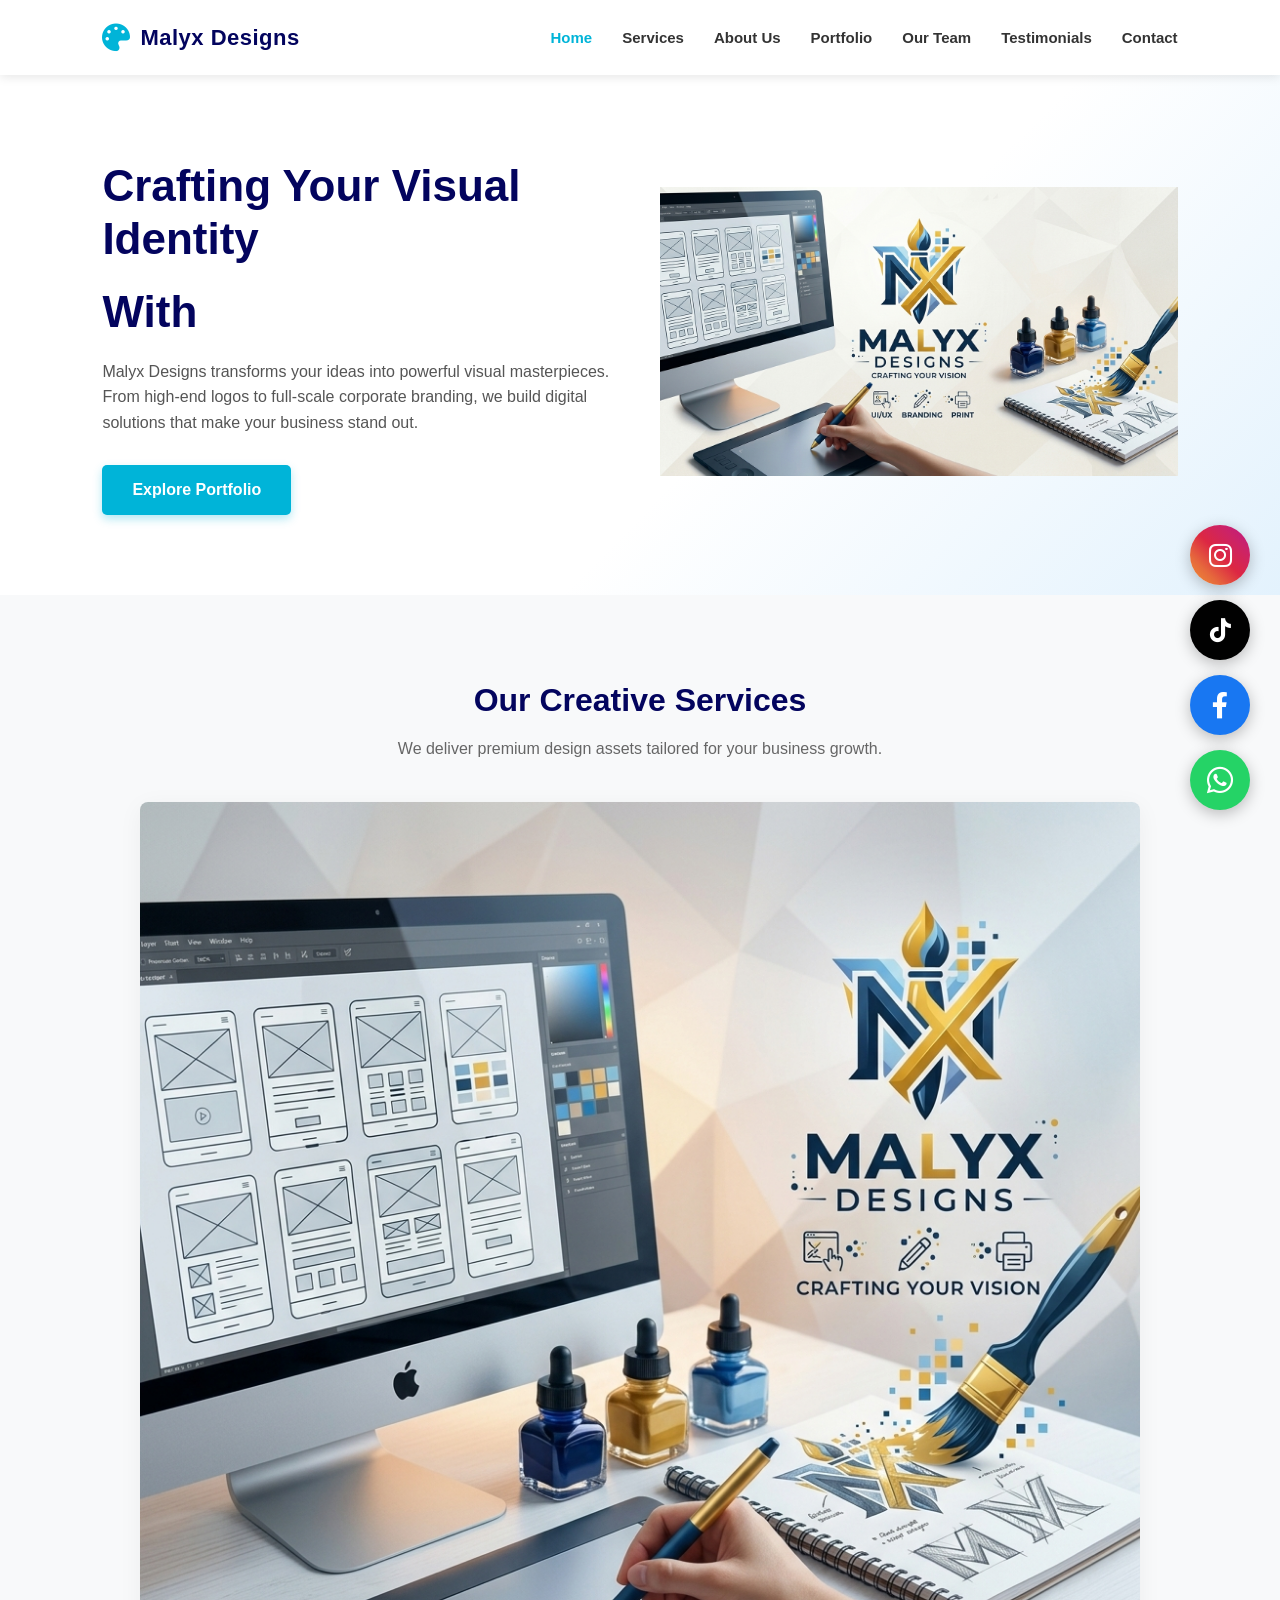
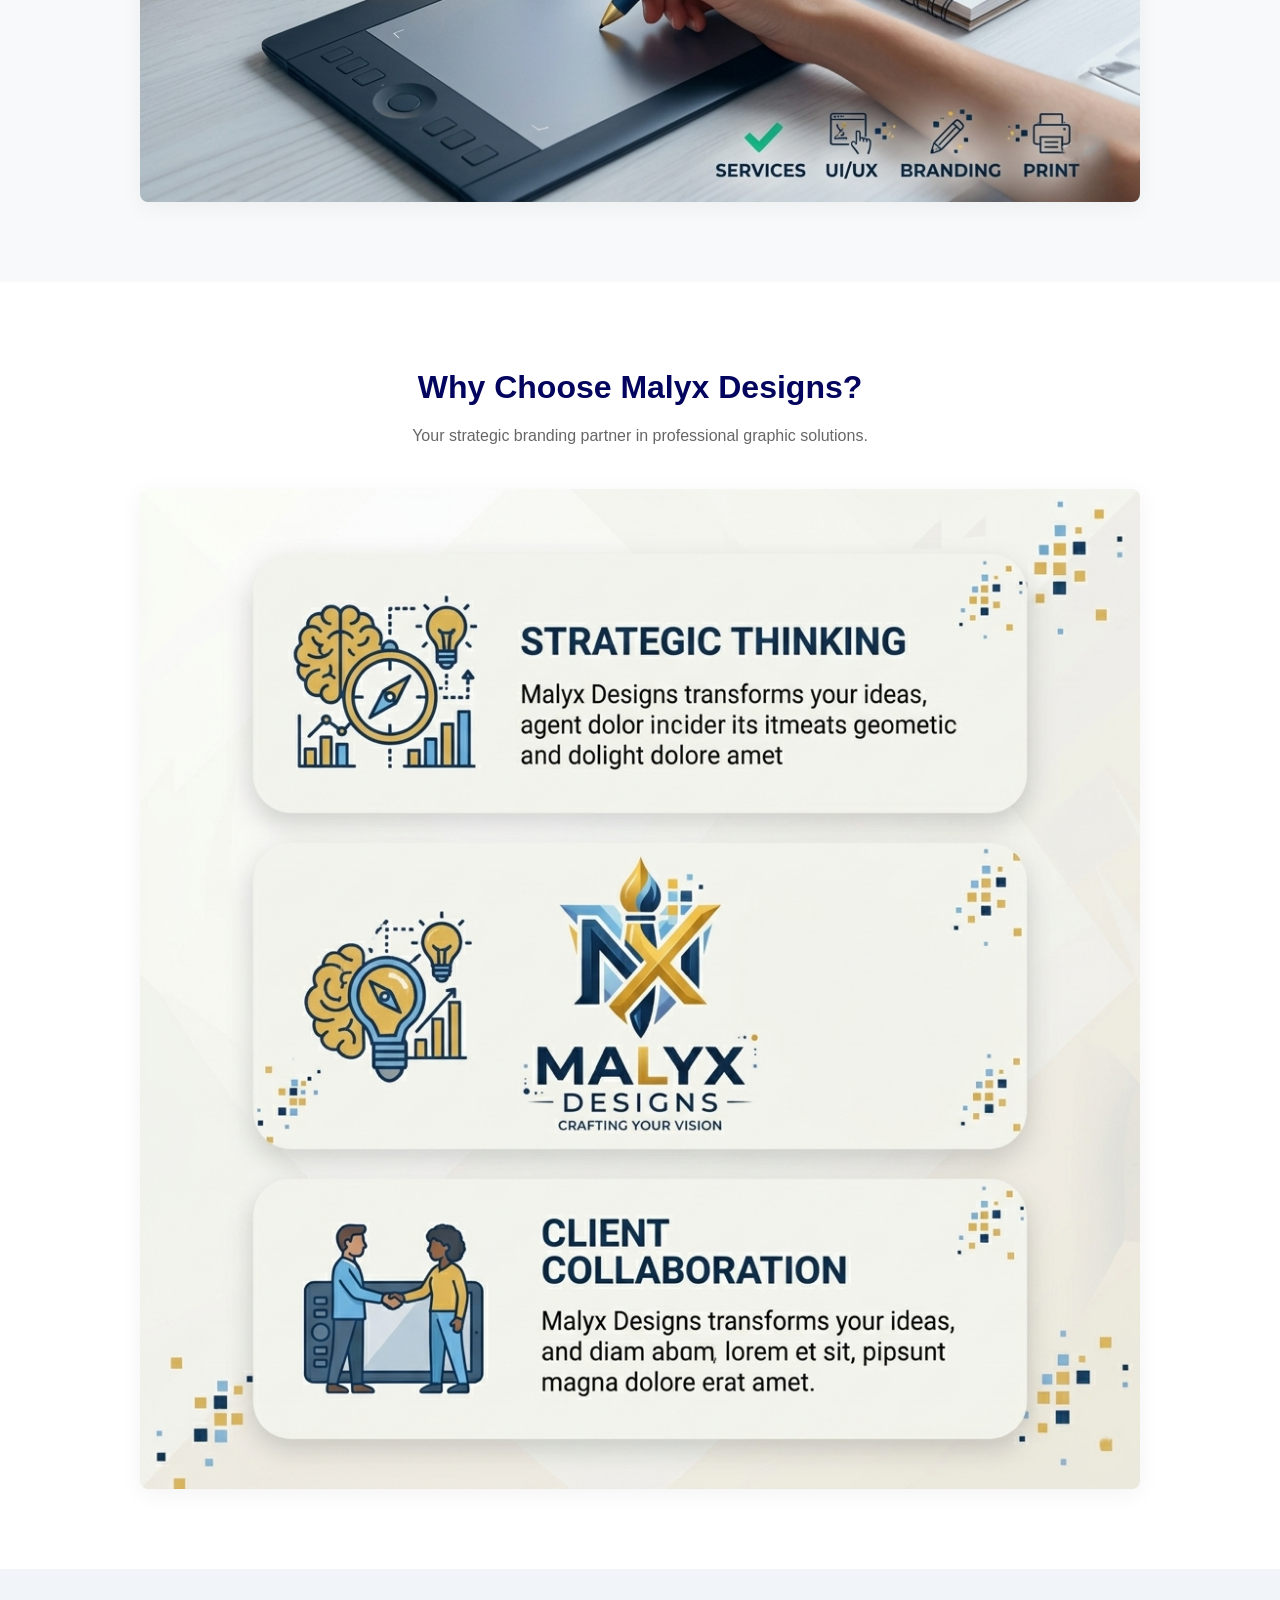
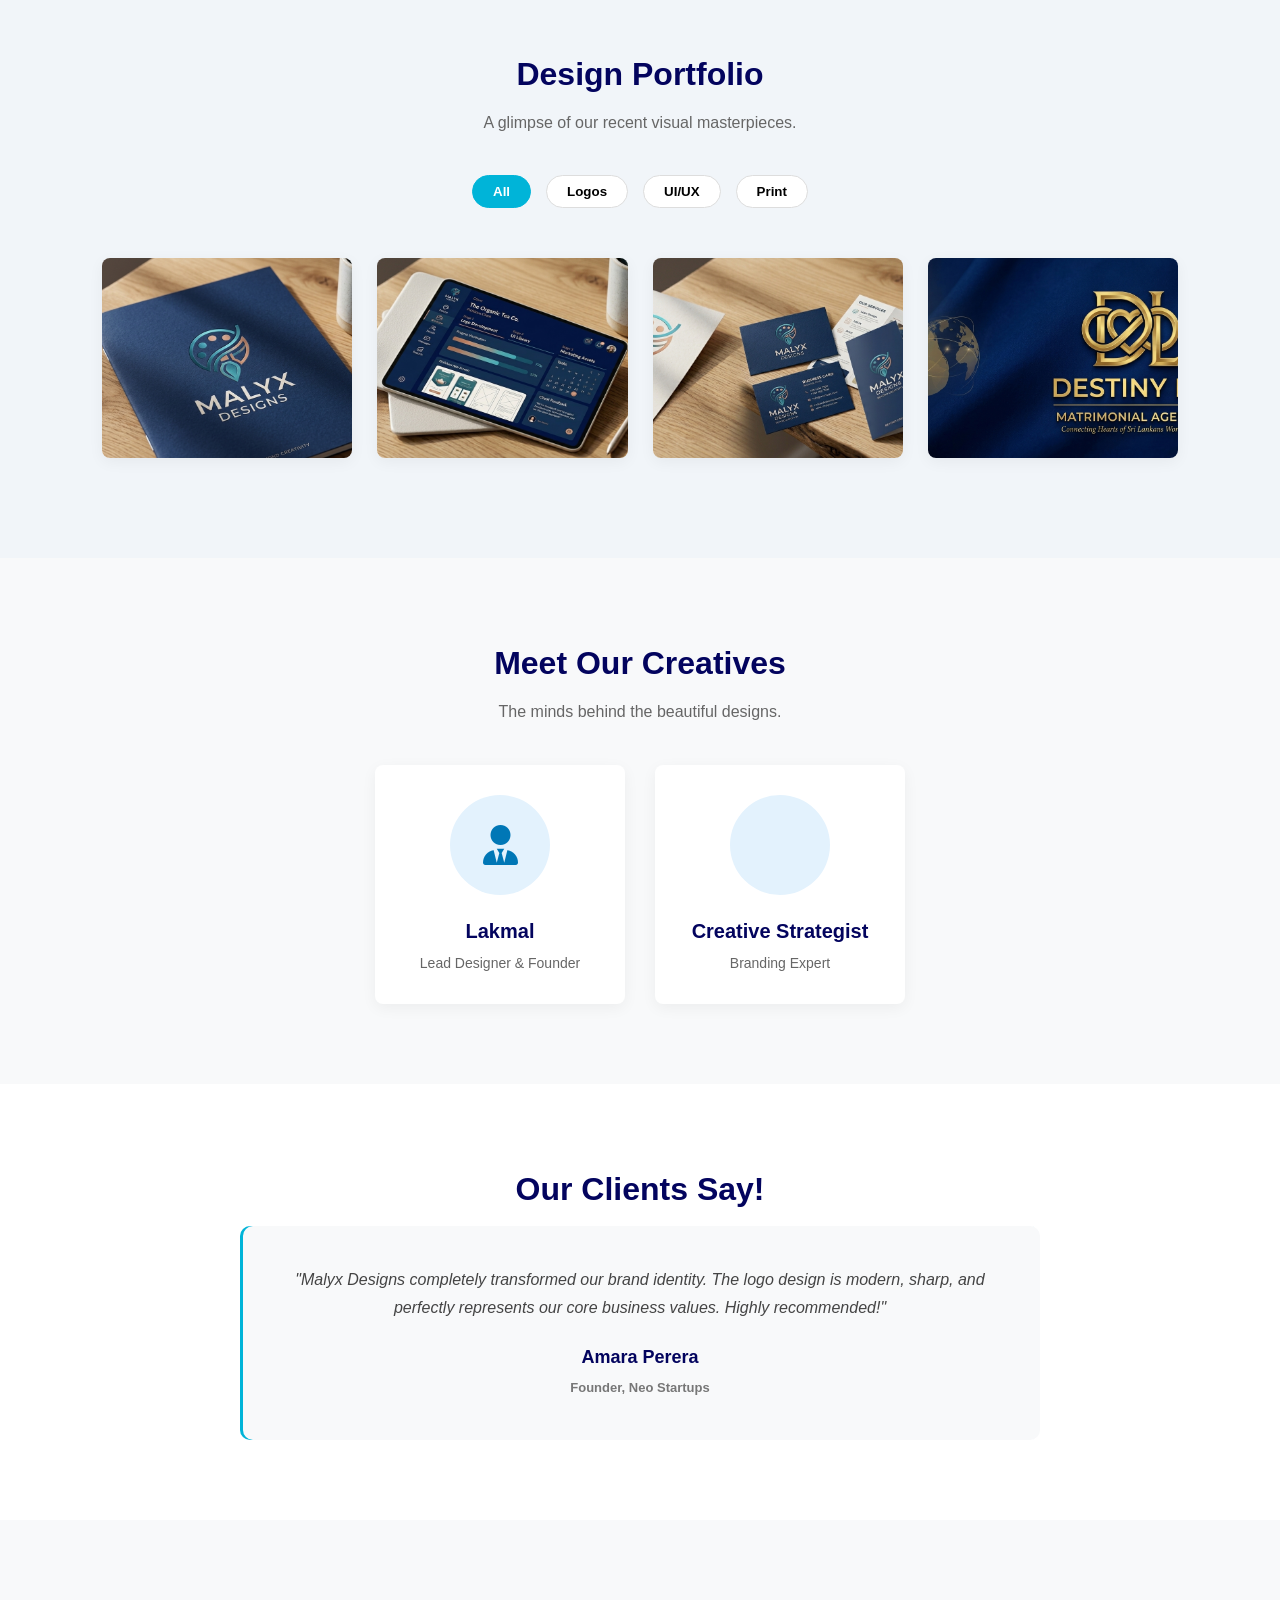
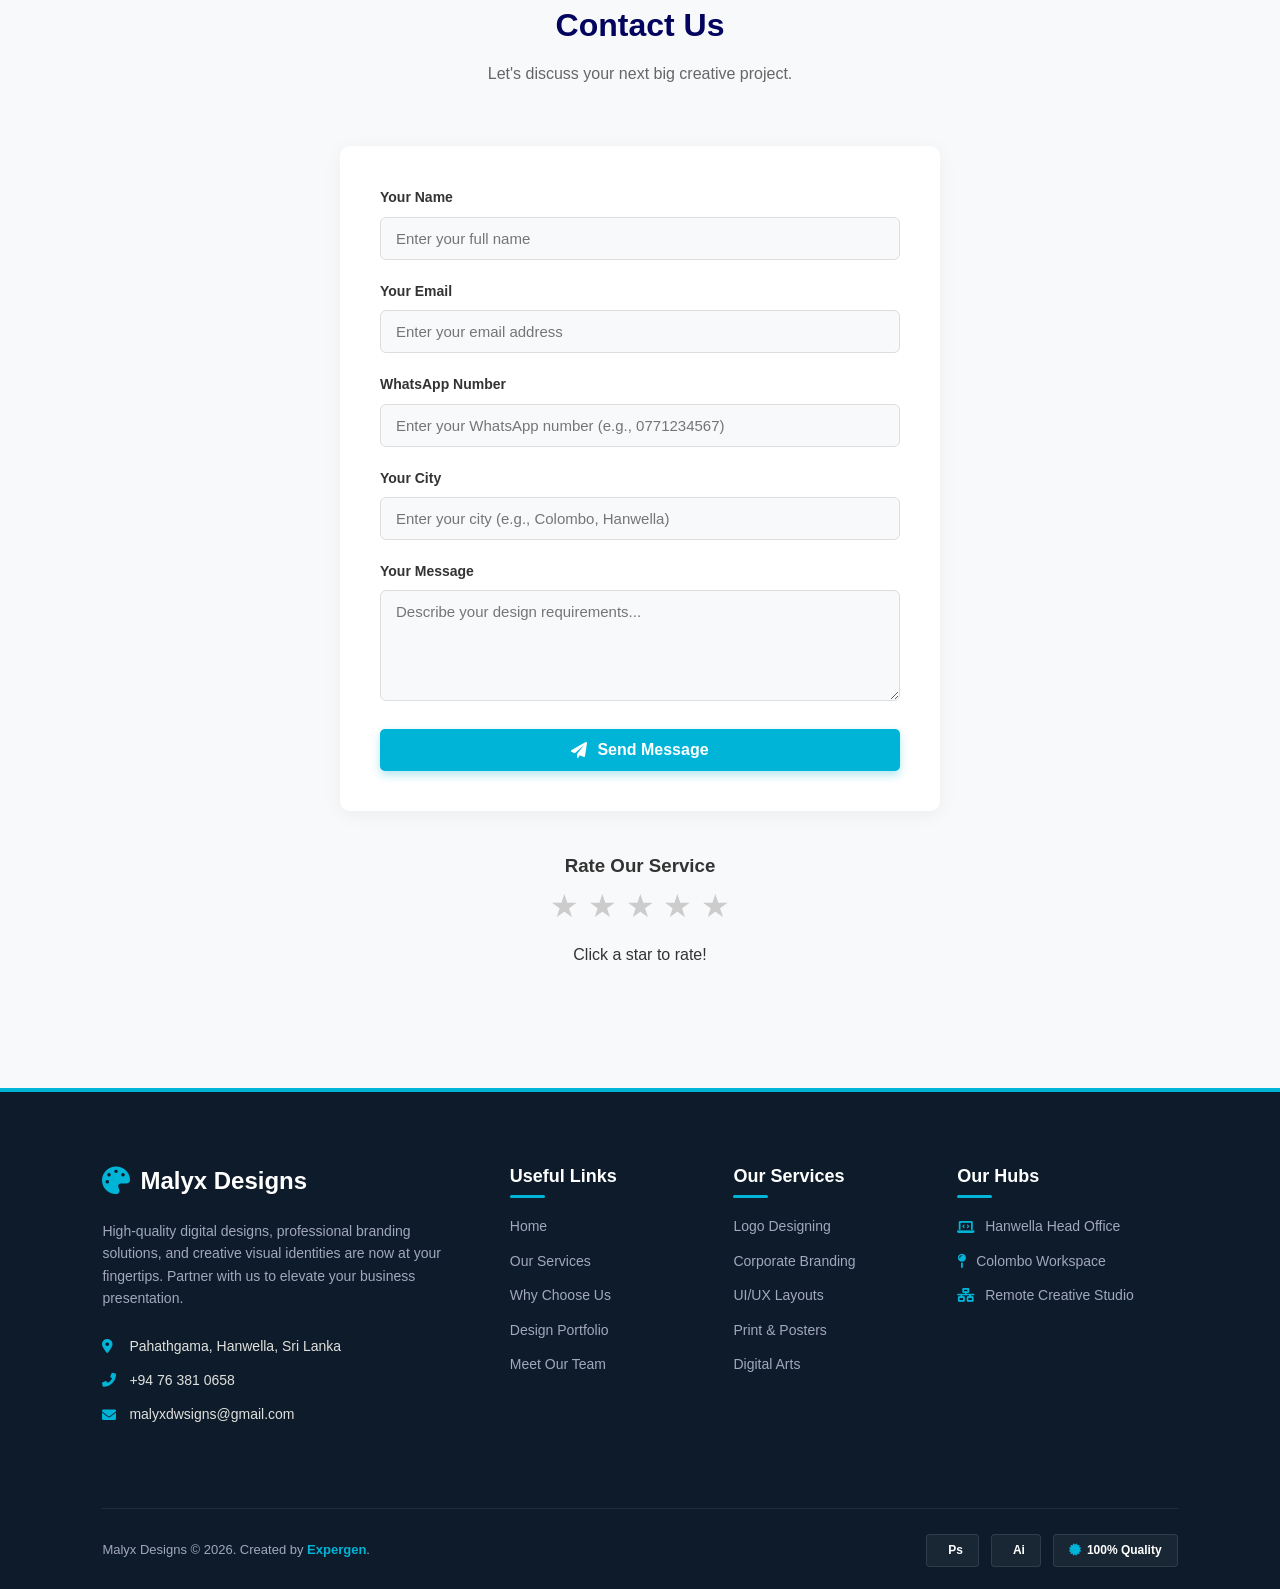
==== index.html @ 1faf6db0 "Add files via upload" ====
<!DOCTYPE html>
<html lang="en">
<head>
    <meta charset="UTF-8">
    <meta name="viewport" content="width=device-width, initial-scale=1.0">
    <title>Malyx Designs | Beyond Creativity</title>
    <link rel="stylesheet" href="style.css">
    <link rel="stylesheet" href="https://cdnjs.cloudflare.com/ajax/libs/font-awesome/6.0.0/css/all.min.css">
</head>
<body>

    <header class="main-header">
        <div class="logo-container">
            <i class="fas fa-palette logo-icon"></i>
            <span class="brand-name">Malyx Designs</span>
        </div>
        <nav class="navbar">
            <ul class="nav-links" id="navLinks">
                <li><a href="#home">Home</a></li>
                <li><a href="#services">Services</a></li>
                <li><a href="#about">About Us</a></li>
                <li><a href="#portfolio">Portfolio</a></li>
                <li><a href="#team">Our Team</a></li>
                <li><a href="#testimonials">Testimonials</a></li>
                <li><a href="#contact">Contact</a></li>
            </ul>
            <div class="menu-toggle" id="menuToggle">
                <i class="fas fa-bars"></i>
            </div>
        </nav>
    </header>

    <section id="home" class="hero-section">
        <div class="hero-container">
            <div class="hero-content">
                <h1 id="line1" class="typing-text"></h1>
                <h1 id="line2" class="typing-text"></h1>
                <p>Malyx Designs transforms your ideas into powerful visual masterpieces. From high-end logos to full-scale corporate branding, we build digital solutions that make your business stand out.</p>
                <a href="#portfolio" class="btn-primary">Explore Portfolio</a>
            </div>
            <div class="hero-image">
                <img src="image_7.png" alt="Malyx Designs Hero Workspace">
            </div>
        </div>
    </section>

    <section id="services" class="services-section">
        <h2 class="section-title">Our Creative Services</h2>
        <p class="section-subtitle">We deliver premium design assets tailored for your business growth.</p>
        <div class="web-image-wrapper">
            <img src="image_8.png" alt="Malyx Designs Services Icons" class="clean-web-img">
        </div>
    </section>

    <section id="about" class="about-section">
        <h2 class="section-title">Why Choose Malyx Designs?</h2>
        <p class="section-subtitle">Your strategic branding partner in professional graphic solutions.</p>
        <div class="web-image-wrapper">
            <img src="image_10.png" alt="Strategy, Creative Excellence and Consultation Cards" class="clean-web-img">
        </div>
    </section>

    <section id="portfolio" class="portfolio-section">
        <h2 class="section-title">Design Portfolio</h2>
        <p class="section-subtitle">A glimpse of our recent visual masterpieces.</p>
        
        <div class="portfolio-filters">
            <button class="filter-btn active" data-filter="all">All</button>
            <button class="filter-btn" data-filter="logos">Logos</button>
            <button class="filter-btn" data-filter="ui-ux">UI/UX</button>
            <button class="filter-btn" data-filter="print">Print</button>
        </div>

        <div class="portfolio-grid">
            <div class="portfolio-item" data-category="logos">
                <img src="logo1.png" alt="Logo Design">
            </div>
            <div class="portfolio-item" data-category="ui-ux">
                <img src="ui1.png" alt="UI/UX Design">
            </div>
            <div class="portfolio-item" data-category="print">
                <img src="print1.png" alt="Print Design">
            </div>
            <div class="portfolio-item" data-category="logos">
                <img src="logo2.jpg" alt="Logo Design 2">
            </div>
        </div>
    </section>

    <section id="team" class="team-section">
        <h2 class="section-title">Meet Our Creatives</h2>
        <p class="section-subtitle">The minds behind the beautiful designs.</p>
        <div class="team-grid">
            <div class="team-card">
                <div class="team-img-placeholder"><i class="fas fa-user-tie"></i></div>
                <h3>Lakmal</h3>
                <p>Lead Designer & Founder</p>
            </div>
            <div class="team-card">
                <div class="team-img-placeholder"><i class="fas fa-user-nib"></i></div>
                <h3>Creative Strategist</h3>
                <p>Branding Expert</p>
            </div>
        </div>
    </section>

    <section id="testimonials" class="testimonials-section">
        <h2 class="section-title">Our Clients Say!</h2>
        <div class="testimonial-container">
            <div class="testimonial-card">
                <p class="client-text">"Malyx Designs completely transformed our brand identity. The logo design is modern, sharp, and perfectly represents our core business values. Highly recommended!"</p>
                <div class="client-info">
                    <h4>Amara Perera</h4>
                    <span>Founder, Neo Startups</span>
                </div>
            </div>
        </div>
    </section>
    
    <section id="contact" class="contact-section">
        <div class="contact-heading-wrapper">
            <h2 class="section-title">Contact Us</h2>
            <p class="section-subtitle">Let's discuss your next big creative project.</p>
        </div>
        
        <div class="contact-container">
            <form id="contactForm" class="contact-form" action="https://api.web3forms.com/submit" method="POST" novalidate>
                <input type="hidden" name="access_key" value="8e00e8cb-0db4-4b0e-8850-7a188cf40bfc">

                <div class="form-group">
                    <label for="name">Your Name</label>
                    <input type="text" id="name" name="name" placeholder="Enter your full name">
                    <span class="error-msg" id="nameError">Name is required</span>
                </div>
                
                <div class="form-group">
                    <label for="email">Your Email</label>
                    <input type="email" id="email" name="email" placeholder="Enter your email address">
                    <span class="error-msg" id="emailError">Please enter a valid email</span>
                </div>

                <div class="form-group">
                    <label for="whatsapp">WhatsApp Number</label>
                    <input type="tel" id="whatsapp" name="whatsapp" placeholder="Enter your WhatsApp number (e.g., 0771234567)">
                    <span class="error-msg" id="whatsappError">Please enter a valid phone number</span>
                </div>

                <div class="form-group">
                    <label for="city">Your City</label>
                    <input type="text" id="city" name="city" placeholder="Enter your city (e.g., Colombo, Hanwella)">
                    <span class="error-msg" id="cityError">City is required</span>
                </div>
                
                <div class="form-group">
                    <label for="message">Your Message</label>
                    <textarea id="message" name="message" rows="5" placeholder="Describe your design requirements..."></textarea>
                    <span class="error-msg" id="messageError">Message cannot be empty</span>
                </div>
                
                <button type="submit" class="btn-primary form-btn">
                    <i class="fas fa-paper-plane"></i> Send Message
                </button>
                
                <div class="success-box" id="successBox">
                    <i class="fas fa-check-circle"></i> Thank you! Your message has been sent successfully.
                </div>
            </form>
        </div>

        <div class="rating-container">
            <h3>Rate Our Service</h3>
            <div class="stars">
                <span class="star" data-value="1">★</span>
                <span class="star" data-value="2">★</span>
                <span class="star" data-value="3">★</span>
                <span class="star" data-value="4">★</span>
                <span class="star" data-value="5">★</span>
            </div>
            <p id="rating-text">Click a star to rate!</p>
        </div>
    </section>

    <footer class="main-footer">
        <div class="footer-container">
            <div class="footer-col brand-col">
                <div class="footer-logo">
                    <i class="fas fa-palette"></i>
                    <span>Malyx Designs</span>
                </div>
                <p class="brand-desc">High-quality digital designs, professional branding solutions, and creative visual identities are now at your fingertips. Partner with us to elevate your business presentation.</p>
                <ul class="contact-info-list">
                    <li><i class="fas fa-map-marker-alt"></i> Pahathgama, Hanwella, Sri Lanka</li>
                    <li><i class="fas fa-phone-alt"></i> +94 76 381 0658</li>
                    <li><i class="fas fa-envelope"></i> malyxdwsigns@gmail.com</li>
                </ul>
            </div>

            <div class="footer-col">
                <h3>Useful Links</h3>
                <ul class="footer-links">
                    <li><a href="#home">Home</a></li>
                    <li><a href="#services">Our Services</a></li>
                    <li><a href="#about">Why Choose Us</a></li>
                    <li><a href="#portfolio">Design Portfolio</a></li>
                    <li><a href="#team">Meet Our Team</a></li>
                </ul>
            </div>

            <div class="footer-col">
                <h3>Our Services</h3>
                <ul class="footer-links">
                    <li><a href="#services">Logo Designing</a></li>
                    <li><a href="#services">Corporate Branding</a></li>
                    <li><a href="#services">UI/UX Layouts</a></li>
                    <li><a href="#services">Print & Posters</a></li>
                    <li><a href="#services">Digital Arts</a></li>
                </ul>
            </div>

            <div class="footer-col">
                <h3>Our Hubs</h3>
                <ul class="footer-links hubs-list">
                    <li><i class="fas fa-laptop-code"></i> Hanwella Head Office</li>
                    <li><i class="fas fa-map-pin"></i> Colombo Workspace</li>
                    <li><i class="fas fa-network-wired"></i> Remote Creative Studio</li>
                </ul>
            </div>
        </div>

        <div class="footer-bottom">
            <div class="bottom-container">
                <p class="copy-text">Malyx Designs &copy; 2026. Created by <strong>Expergen</strong>.</p>
                <div class="design-badges">
                    <span title="Adobe Photoshop"><i class="fab fa-adobe"></i> Ps</span>
                    <span title="Adobe Illustrator"><i class="fab fa-adobe"></i> Ai</span>
                    <span title="Premium Quality"><i class="fas fa-certificate"></i> 100% Quality</span>
                </div>
            </div>
        </div>
    </footer>

    <button id="backToTop" class="back-to-top">
        <i class="fas fa-arrow-up"></i>
    </button>

    <a href="https://www.instagram.com/malyx.designs/" class="instagram-float" target="_blank" rel="noopener noreferrer">
        <i class="fab fa-instagram my-float"></i>
    </a>
    <a href="https://www.tiktok.com/@malyxdesigns?is_from_webapp=1&sender_device=pc" class="tiktok-float" target="_blank" rel="noopener noreferrer">
        <i class="fab fa-tiktok my-float"></i>
    </a>
    <a href="https://www.facebook.com/share/1NKnHk1BSc/" class="facebook-float" target="_blank" rel="noopener noreferrer">
        <i class="fab fa-facebook-f my-float"></i>
    </a>
    <a href="https://wa.me/+94763810658?text=Hi%20Malyx%20Designs,%20I%20would%20like%20to%20get%20more%20details%20about%20your%20design%20services." class="whatsapp-float" target="_blank" rel="noopener noreferrer">
        <i class="fab fa-whatsapp my-float"></i>
    </a>

    <div id="lightbox" class="lightbox">
        <span class="lightbox-close">&times;</span>
        <img class="lightbox-content" id="lightboxImg" src="" alt="Enlarged Design">
    </div>

    <script src="script.js"></script>
</body>
</html>
---- style.css ----
/* ==========================================================================
   GENERAL STYLES & VARIABLES
   ========================================================================== */
:root {
    --primary-color: #00b4d8;    /* Teal Blue / Cyan */
    --secondary-color: #0077b6;  /* Royal Blue */
    --dark-bg: #03045e;          /* Navy Glow */
    --light-bg: #f8f9fa;
    --text-color: #333;
}

* {
    margin: 0;
    padding: 0;
    box-sizing: border-box;
    font-family: 'Segoe UI', Tahoma, Geneva, Verdana, sans-serif;
    scroll-behavior: smooth;
}

body {
    background-color: var(--light-bg);
    color: var(--text-color);
    line-height: 1.6;
}

/* ==========================================================================
   NAVIGATION HEADER
   ========================================================================== */
.main-header {
    background-color: #fff;
    display: flex;
    justify-content: space-between;
    align-items: center;
    padding: 20px 8%;
    box-shadow: 0 2px 10px rgba(0,0,0,0.1);
    position: sticky;
    top: 0;
    z-index: 1000;
}

.logo-container {
    display: flex;
    align-items: center;
    gap: 10px;
}

.logo-icon {
    font-size: 28px;
    color: var(--primary-color);
}

.brand-name {
    font-size: 22px;
    font-weight: 700;
    color: var(--dark-bg);
    letter-spacing: 0.5px;
}

.nav-links {
    display: flex;
    list-style: none;
    gap: 30px;
}

.nav-links a {
    text-decoration: none;
    color: var(--text-color);
    font-weight: 600;
    font-size: 15px;
    transition: color 0.3s ease;
}

.nav-links a:hover {
    color: var(--primary-color);
}

.menu-toggle {
    display: none;
    font-size: 24px;
    cursor: pointer;
    color: var(--dark-bg);
}

/* ==========================================================================
   HERO SECTION
   ========================================================================== */
.hero-section {
    background: linear-gradient(135deg, #fff 60%, #e3f2fd 100%);
    padding: 80px 8%;
}

.hero-container {
    display: flex;
    align-items: center;
    justify-content: space-between;
    max-width: 1200px;
    margin: 0 auto;
    gap: 40px;
}

.hero-content {
    flex: 1;
}

.hero-content h1 {
    font-size: 44px;
    color: var(--dark-bg);
    line-height: 1.2;
    margin-bottom: 20px;
}

.hero-content p {
    font-size: 16px;
    color: #555;
    margin-bottom: 30px;
}

.btn-primary {
    display: inline-block;
    background-color: var(--primary-color);
    color: #fff;
    padding: 12px 30px;
    text-decoration: none;
    font-weight: 600;
    border-radius: 5px;
    box-shadow: 0 4px 10px rgba(0, 180, 216, 0.3);
    transition: all 0.3s ease;
}

.btn-primary:hover {
    background-color: var(--secondary-color);
    transform: translateY(-2px);
}

.hero-image {
    flex: 1;
    text-align: right;
}

.hero-image img {
    max-width: 100%;
    height: auto;
}

/* ==========================================================================
   COMMON LAYOUTS & WEB IMAGES
   ========================================================================== */
.services-section, .about-section, .portfolio-section, .team-section, .testimonials-section {
    padding: 80px 8%;
    text-align: center;
}

.about-section { background-color: #fff; }
.portfolio-section { background-color: #f1f5f9; }

.section-title {
    font-size: 32px;
    color: var(--dark-bg);
    margin-bottom: 10px;
}

.section-subtitle {
    font-size: 16px;
    color: #666;
    margin-bottom: 40px;
}

.web-image-wrapper {
    max-width: 1000px;
    margin: 0 auto;
    box-shadow: 0 5px 25px rgba(0,0,0,0.05);
    border-radius: 8px;
    overflow: hidden;
    background-color: #fff;
}

.clean-web-img {
    width: 100%;
    height: auto;
    display: block;
}

/* ==========================================================================
   PORTFOLIO FILTERS BUTTONS
   ========================================================================== */
.portfolio-filters {
    display: flex;
    justify-content: center;
    gap: 15px;
    margin-bottom: 30px;
}

.filter-btn {
    background-color: #fff;
    border: 1px solid #ddd;
    padding: 8px 20px;
    font-weight: 600;
    border-radius: 20px;
    cursor: pointer;
    transition: all 0.3s ease;
}

.filter-btn.active, .filter-btn:hover {
    background-color: var(--primary-color);
    color: #fff;
    border-color: var(--primary-color);
}

/* ==========================================================================
   PORTFOLIO GRID & FILTER ANIMATION
   ========================================================================== */
.portfolio-grid {
    display: grid;
    grid-template-columns: repeat(auto-fit, minmax(250px, 1fr));
    gap: 25px;
    max-width: 1100px;
    margin: 0 auto;
    padding: 20px 0;
}

.portfolio-item {
    background-color: #fff;
    border-radius: 8px;
    overflow: hidden;
    box-shadow: 0 4px 15px rgba(0,0,0,0.05);
    transition: all 0.4s ease;
}

.portfolio-item img {
    width: 100%;
    height: 200px;
    object-fit: cover;
    display: block;
    transition: transform 0.3s ease;
    cursor: pointer;
}

.portfolio-item:hover img {
    transform: scale(1.05);
}

.portfolio-item.hide {
    transform: scale(0.8);
    opacity: 0;
    position: absolute;
    width: 0;
    height: 0;
    padding: 0;
    margin: 0;
    border: none;
}

.portfolio-item.show {
    transform: scale(1);
    opacity: 1;
}

/* ==========================================================================
   OUR TEAM GRID
   ========================================================================== */
.team-grid {
    display: flex;
    justify-content: center;
    gap: 30px;
    flex-wrap: wrap;
    max-width: 1000px;
    margin: 0 auto;
}

.team-card {
    background-color: #fff;
    padding: 30px;
    border-radius: 8px;
    width: 250px;
    box-shadow: 0 4px 15px rgba(0,0,0,0.05);
    transition: transform 0.3s ease;
}

.team-card:hover { transform: translateY(-5px); }

.team-img-placeholder {
    width: 100px;
    height: 100px;
    background-color: #e3f2fd;
    border-radius: 50%;
    margin: 0 auto 20px auto;
    display: flex;
    align-items: center;
    justify-content: center;
    font-size: 40px;
    color: var(--secondary-color);
}

.team-card h3 { color: var(--dark-bg); font-size: 20px; margin-bottom: 5px;}
.team-card p { color: #666; font-size: 14px; }

/* ==========================================================================
   TESTIMONIALS LAYOUT
   ========================================================================== */
.testimonials-section { background-color: #fff; }
.testimonial-container { max-width: 800px; margin: 0 auto; }

.testimonial-card {
    background-color: var(--light-bg);
    padding: 40px;
    border-radius: 10px;
    position: relative;
    box-shadow: inset 3px 0 0 var(--primary-color);
}

.client-text { font-style: italic; font-size: 16px; color: #444; margin-bottom: 20px; line-height: 1.8; }
.client-info h4 { color: var(--dark-bg); font-size: 18px; margin-bottom: 2px; }
.client-info span { font-size: 13px; color: #777; font-weight: 600; }

/* ==========================================================================
   CONTACT FORM STYLES (හරියටම මැදට ගන්න වෙනස් කළ කොටස)
   ========================================================================== */
.contact-section {
    background-color: var(--light-bg);
    padding: 80px 8%;
    display: flex;
    flex-direction: column;
    align-items: center; 
    justify-content: center;
    width: 100%;
}

.contact-heading-wrapper {
    text-align: center;
    width: 100%;
    margin-bottom: 20px;
}

.contact-heading-wrapper .section-title {
    font-size: 32px;
    color: var(--dark-bg);
    margin-bottom: 10px;
}

.contact-heading-wrapper .section-subtitle {
    font-size: 16px;
    color: #666;
}

.contact-container {
    width: 100%;
    max-width: 600px;
    margin: 0 auto;
    background-color: #fff;
    padding: 40px;
    border-radius: 10px;
    box-shadow: 0 4px 20px rgba(0,0,0,0.05);
    text-align: left;
}

.form-group {
    margin-bottom: 20px;
    position: relative;
}

.form-group label {
    display: block;
    font-weight: 600;
    margin-bottom: 8px;
    font-size: 14px;
}

.form-group input, .form-group textarea {
    width: 100%;
    padding: 12px 15px;
    border: 1px solid #ddd;
    border-radius: 6px;
    font-size: 15px;
    background-color: var(--light-bg);
    color: var(--text-color);
    transition: all 0.3s ease;
}

.form-group input:focus, .form-group textarea:focus {
    outline: none;
    border-color: var(--primary-color);
    box-shadow: 0 0 5px rgba(0, 180, 216, 0.3);
}

.form-btn {
    width: 100%;
    border: none;
    cursor: pointer;
    font-size: 16px;
    display: flex;
    align-items: center;
    justify-content: center;
    gap: 10px;
}

.error-msg {
    color: #ff4d4d;
    font-size: 12px;
    font-weight: 600;
    display: none;
    margin-top: 5px;
}

.form-group.invalid input, .form-group.invalid textarea {
    border-color: #ff4d4d;
    background-color: rgba(255, 77, 77, 0.03);
}

.success-box {
    display: none;
    background-color: #25d366;
    color: white;
    padding: 15px;
    border-radius: 6px;
    text-align: center;
    font-weight: 600;
    margin-top: 20px;
    animation: fadeIn 0.4s ease;
}

@keyframes fadeIn {
    from { opacity: 0; transform: translateY(-10px); }
    to { opacity: 1; transform: translateY(0); }
}

/* ==========================================================================
   RATING SYSTEM & TYPEWRITER TEXT
   ========================================================================== */
.rating-container {
    text-align: center;
    margin: 40px 0;
}

.stars {
    cursor: pointer;
    font-size: 2rem;
    color: #ccc;
    margin-bottom: 10px;
}

.star:hover, .star.active {
    color: #FFD700;
}

.typing-text {
    font-size: 2.5rem;
    color: var(--dark-bg);
    display: block;
    min-height: 50px;
    margin: 5px 0;
    font-weight: 700;
}

/* ==========================================================================
   IMAGE LIGHTBOX STYLES
   ========================================================================== */
.lightbox {
    display: none;
    position: fixed;
    z-index: 2000;
    padding-top: 50px;
    left: 0;
    top: 0;
    width: 100%;
    height: 100%;
    overflow: auto;
    background-color: rgba(0, 0, 0, 0.9);
    align-items: center;
    justify-content: center;
}

.lightbox-content {
    margin: auto;
    display: block;
    max-width: 85%;
    max-height: 85vh;
    border-radius: 6px;
    object-fit: contain;
    box-shadow: 0 5px 25px rgba(255, 255, 255, 0.1);
    animation: zoomIn 0.3s ease;
}

@keyframes zoomIn {
    from { transform: scale(0.8); opacity: 0; }
    to { transform: scale(1); opacity: 1; }
}

.lightbox-close {
    position: absolute;
    top: 25px;
    right: 35px;
    color: #f1f1f1;
    font-size: 40px;
    font-weight: bold;
    cursor: pointer;
    transition: 0.3s;
}

.lightbox-close:hover {
    color: var(--primary-color);
    transform: scale(1.1);
}

/* ==========================================================================
   FOOTER STYLES
   ========================================================================== */
.main-footer {
    background-color: #0d1b2a; 
    color: #e0e1dd;
    padding: 70px 8% 0 8%;
    border-top: 4px solid var(--primary-color); 
    text-align: left;
}

.footer-container {
    display: grid;
    grid-template-columns: 2fr 1fr 1fr 1.2fr; 
    gap: 40px;
    max-width: 1200px;
    margin: 0 auto;
    padding-bottom: 50px;
}

.footer-col h3 {
    color: #ffffff;
    font-size: 18px;
    font-weight: 700;
    margin-bottom: 25px;
    position: relative;
}

.footer-col h3::after {
    content: '';
    position: absolute;
    left: 0;
    bottom: -8px;
    width: 35px;
    height: 3px;
    background-color: var(--primary-color);
    border-radius: 2px;
}

.brand-col .footer-logo {
    display: flex;
    align-items: center;
    gap: 10px;
    margin-bottom: 20px;
}

.brand-col .footer-logo i {
    font-size: 28px;
    color: var(--primary-color);
}

.brand-col .footer-logo span {
    font-size: 24px;
    font-weight: 700;
    color: #ffffff;
}

.brand-desc {
    font-size: 14px;
    line-height: 1.6;
    color: #a2a8bc;
    margin-bottom: 25px;
}

.contact-info-list {
    list-style: none;
}

.contact-info-list li {
    display: flex;
    align-items: center;
    gap: 12px;
    font-size: 14px;
    margin-bottom: 12px;
    color: #e0e1dd;
}

.contact-info-list li i {
    color: var(--primary-color);
    width: 15px;
}

.footer-links {
    list-style: none;
}

.footer-links li {
    margin-bottom: 12px;
    font-size: 14px;
}

.footer-links a {
    color: #a2a8bc;
    text-decoration: none;
    transition: all 0.3s ease;
}

.footer-links a:hover {
    color: var(--primary-color);
    padding-left: 5px;
}

.hubs-list li {
    color: #a2a8bc;
    display: flex;
    align-items: center;
    gap: 10px;
}

.hubs-list li i {
    color: var(--primary-color);
}

.footer-bottom {
    border-top: 1px solid rgba(255, 255, 255, 0.08);
    padding: 25px 0;
    margin-top: 20px;
}

.bottom-container {
    display: flex;
    justify-content: space-between;
    align-items: center;
    max-width: 1200px;
    margin: 0 auto;
}

.copy-text {
    font-size: 13px;
    color: #a2a8bc;
}

.copy-text strong {
    color: var(--primary-color);
}

.design-badges {
    display: flex;
    gap: 12px;
}

.design-badges span {
    background-color: rgba(255, 255, 255, 0.05);
    padding: 6px 15px;
    border-radius: 4px;
    font-size: 12px;
    font-weight: 600;
    color: #ffffff;
    border: 1px solid rgba(255, 255, 255, 0.1);
    display: flex;
    align-items: center;
    gap: 6px;
    transition: all 0.3s ease;
}

.design-badges span i {
    color: var(--primary-color);
}

.design-badges span:hover {
    background-color: var(--primary-color);
    border-color: var(--primary-color);
    transform: translateY(-3px);
}

/* ==========================================================================
   BACK TO TOP BUTTON
   ========================================================================== */
.back-to-top {
    position: fixed;
    width: 50px;
    height: 50px;
    bottom: 25px; 
    right: 35px;
    background-color: var(--dark-bg);
    color: #fff;
    border: none;
    border-radius: 50%;
    cursor: pointer;
    font-size: 20px;
    display: flex;
    align-items: center;
    justify-content: center;
    box-shadow: 0 4px 10px rgba(0,0,0,0.2);
    z-index: 1000;
    opacity: 0;
    visibility: hidden;
    transition: all 0.4s ease;
}

.back-to-top.show {
    opacity: 1;
    visibility: visible;
}

.back-to-top:hover {
    background-color: var(--primary-color);
    transform: translateY(-3px);
}

/* ==========================================================================
   FLOATING SOCIAL MEDIA BUTTONS
   ========================================================================== */
.whatsapp-float, .facebook-float, .tiktok-float, .instagram-float {
    position: fixed;
    width: 60px;
    height: 60px;
    right: 30px;
    color: #fff;
    border-radius: 50%;
    box-shadow: 0 4px 15px rgba(0, 0, 0, 0.25);
    z-index: 999;
    display: flex;
    align-items: center;
    justify-content: center;
    text-decoration: none;
    transition: all 0.3s ease;
}

.whatsapp-float { bottom: 90px; background-color: #25d366; font-size: 30px; animation: whatsappPulse 2s infinite; }
.facebook-float { bottom: 165px; background-color: #1877f2; font-size: 26px; animation: facebookPulse 2s infinite; }
.tiktok-float { bottom: 240px; background-color: #010101; font-size: 24px; animation: tiktokPulse 2s infinite; }
.instagram-float { bottom: 315px; background: linear-gradient(45deg, #f09433 0%, #e6683c 25%, #dc2743 50%, #cc2366 75%, #bc1888 100%); font-size: 26px; }

.whatsapp-float:hover { background-color: #20ba5a; transform: scale(1.1) rotate(10deg); }
.facebook-float:hover { background-color: #145dbf; transform: scale(1.1) rotate(-10deg); }
.tiktok-float:hover { background-color: #fe2c55; transform: scale(1.1) rotate(10deg); }
.instagram-float:hover { transform: scale(1.1) rotate(-10deg); }

@keyframes whatsappPulse {
    0% { transform: scale(1); box-shadow: 0 0 0 0 rgba(37, 211, 102, 0.5); }
    70% { transform: scale(1.05); box-shadow: 0 0 0 15px rgba(37, 211, 102, 0); }
    100% { transform: scale(1); box-shadow: 0 0 0 0 rgba(37, 211, 102, 0); }
}
@keyframes facebookPulse {
    0% { transform: scale(1); box-shadow: 0 0 0 0 rgba(24, 119, 242, 0.5); }
    70% { transform: scale(1.05); box-shadow: 0 0 0 15px rgba(24, 119, 242, 0); }
    100% { transform: scale(1); box-shadow: 0 0 0 0 rgba(24, 119, 242, 0); }
}
@keyframes tiktokPulse {
    0% { transform: scale(1); box-shadow: 0 0 0 0 rgba(254, 44, 85, 0.5); }
    70% { transform: scale(1.05); box-shadow: 0 0 0 15px rgba(254, 44, 85, 0); }
    100% { transform: scale(1); box-shadow: 0 0 0 0 rgba(254, 44, 85, 0); }
}

/* ==========================================================================
   SMOOTH SCROLL & ACTIVE NAV HIGHLIGHTS
   ========================================================================== */
html {
    scroll-behavior: smooth;
    scroll-padding-top: 80px;
}

.nav-links a.active {
    color: var(--primary-color) !important;
    font-weight: 700;
}

/* ==========================================================================
   RESPONSIVE DESIGN (MOBILE FRIENDLY)
   ========================================================================== */
@media (max-width: 992px) {
    .hero-container { flex-direction: column; text-align: center; }
    .hero-image { text-align: center; }
    .footer-container { grid-template-columns: 1fr 1fr; }
}

@media (max-width: 768px) {
    .main-header { padding: 20px 5%; }
    .nav-links { display: none; flex-direction: column; position: absolute; top: 70px; left: 0; width: 100%; background-color: #fff; padding: 20px; box-shadow: 0 4px 10px rgba(0,0,0,0.1); gap: 15px; text-align: center; }
    .nav-links.active { display: flex; }
    .menu-toggle { display: block; }
    
    .hero-content h1 { font-size: 32px; }
    
    .whatsapp-float, .facebook-float, .tiktok-float, .instagram-float { width: 50px; height: 50px; right: 20px; }
    .whatsapp-float { bottom: 85px; font-size: 25px; }
    .facebook-float { bottom: 145px; font-size: 22px; }
    .tiktok-float { bottom: 205px; font-size: 20px; }
    .instagram-float { bottom: 265px; font-size: 22px; }
    .back-to-top { bottom: 20px; right: 20px; width: 40px; height: 40px; font-size: 16px; }
}

@media (max-width: 576px) {
    .main-footer { padding: 50px 5% 0 5%; }
    .footer-container { grid-template-columns: 1fr; gap: 30px; }
    .bottom-container { flex-direction: column; gap: 15px; text-align: center; }
}
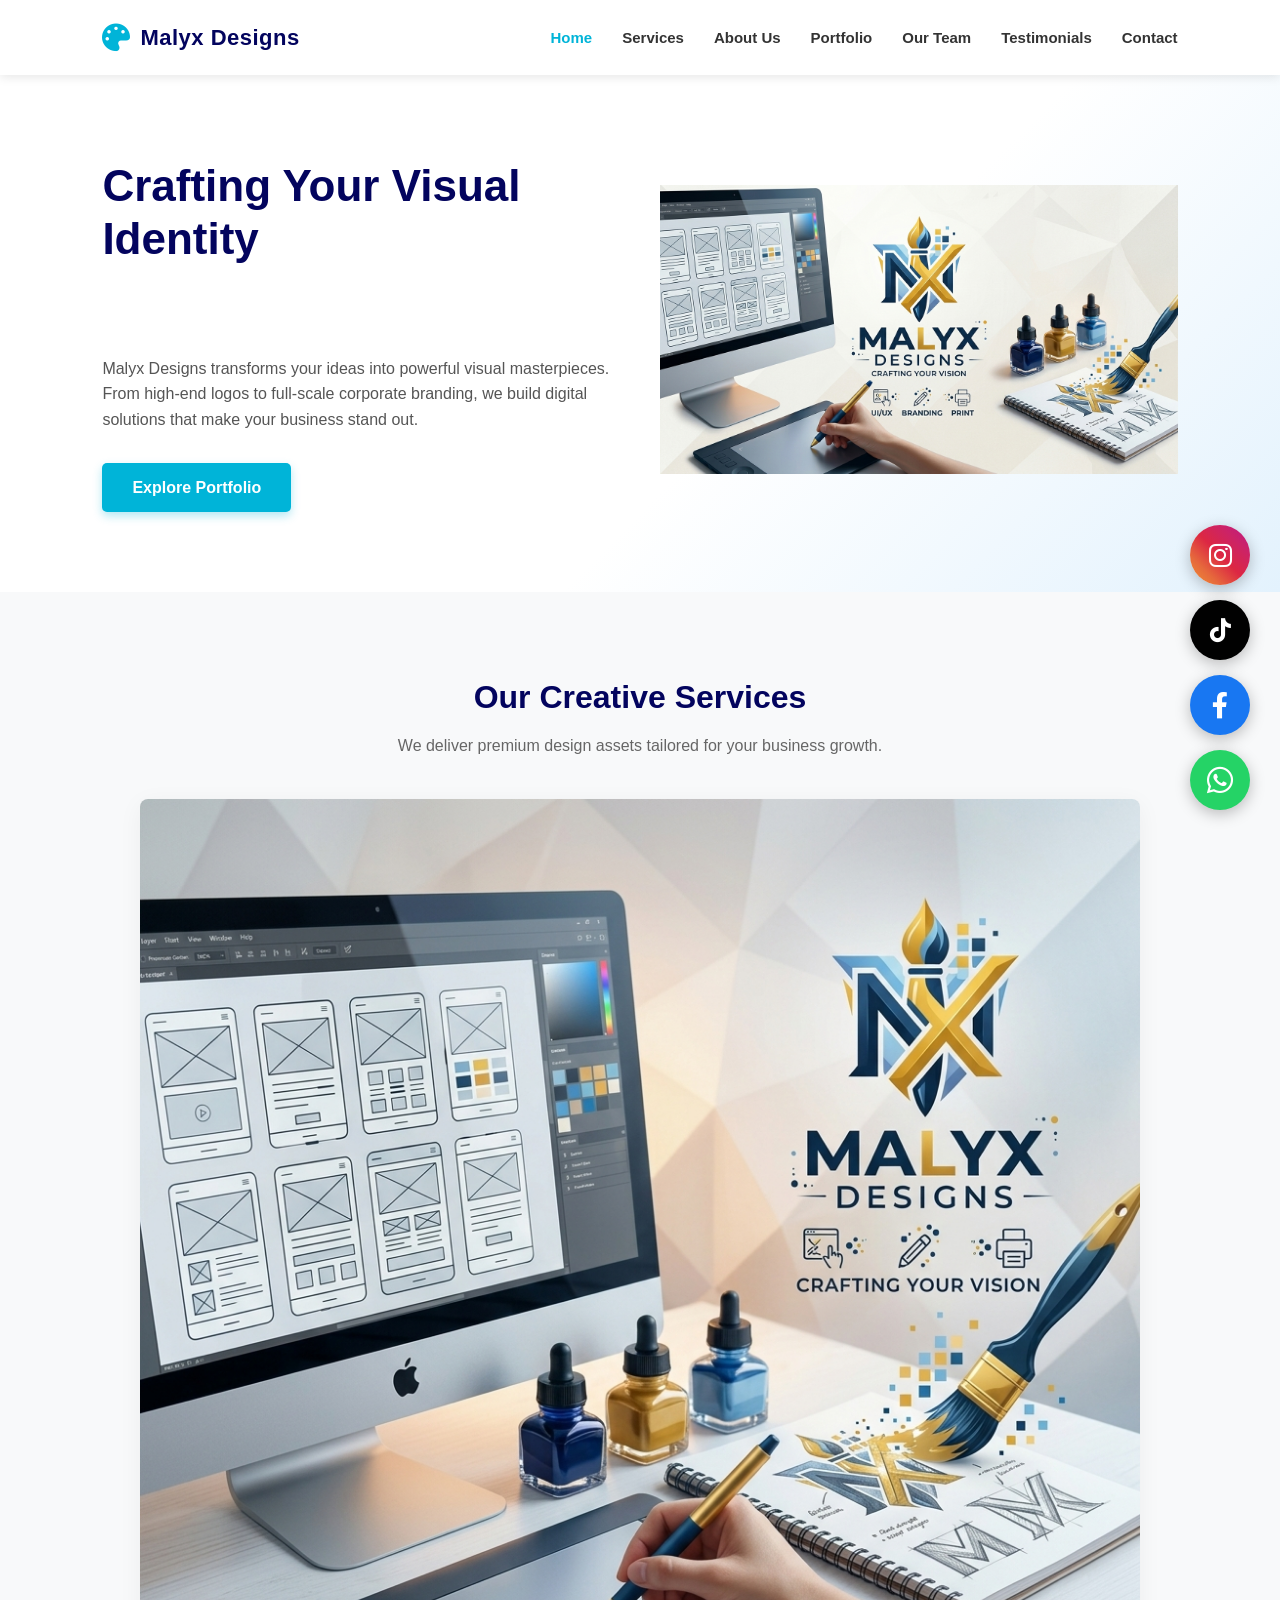
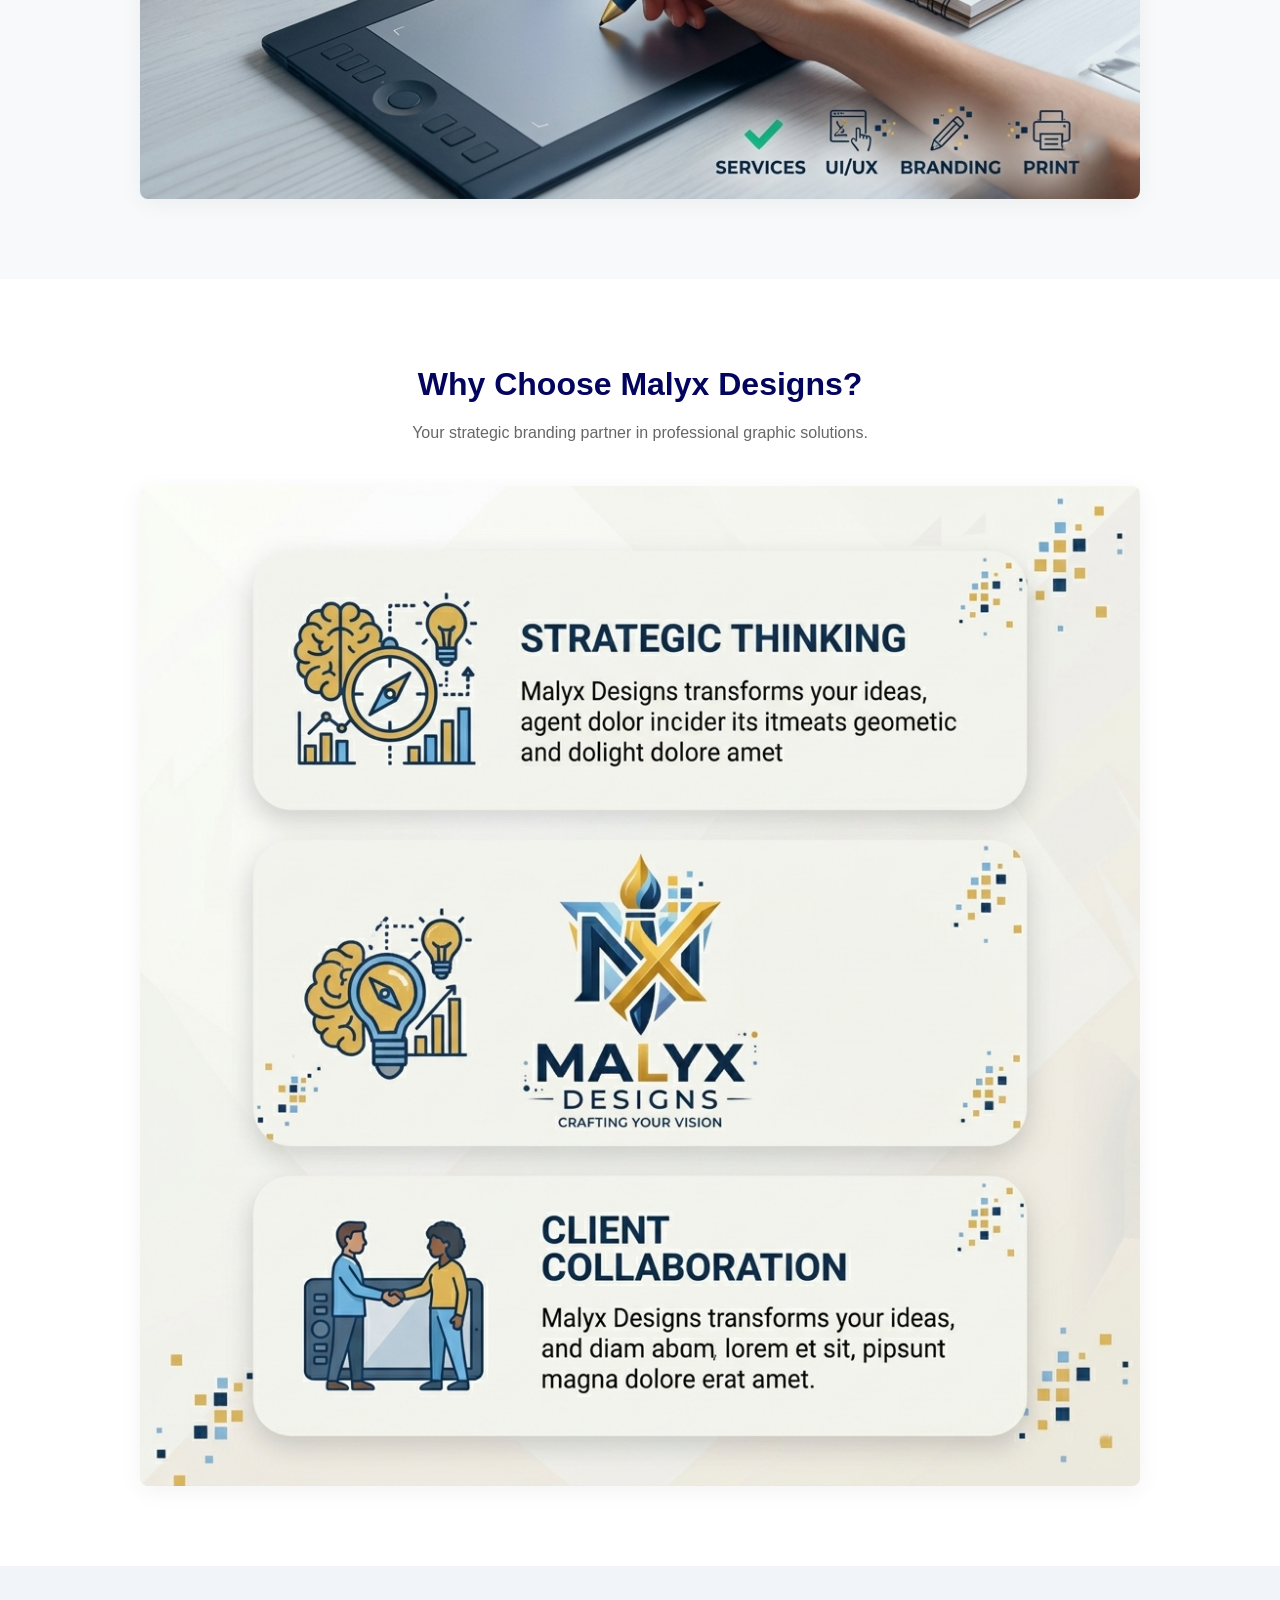
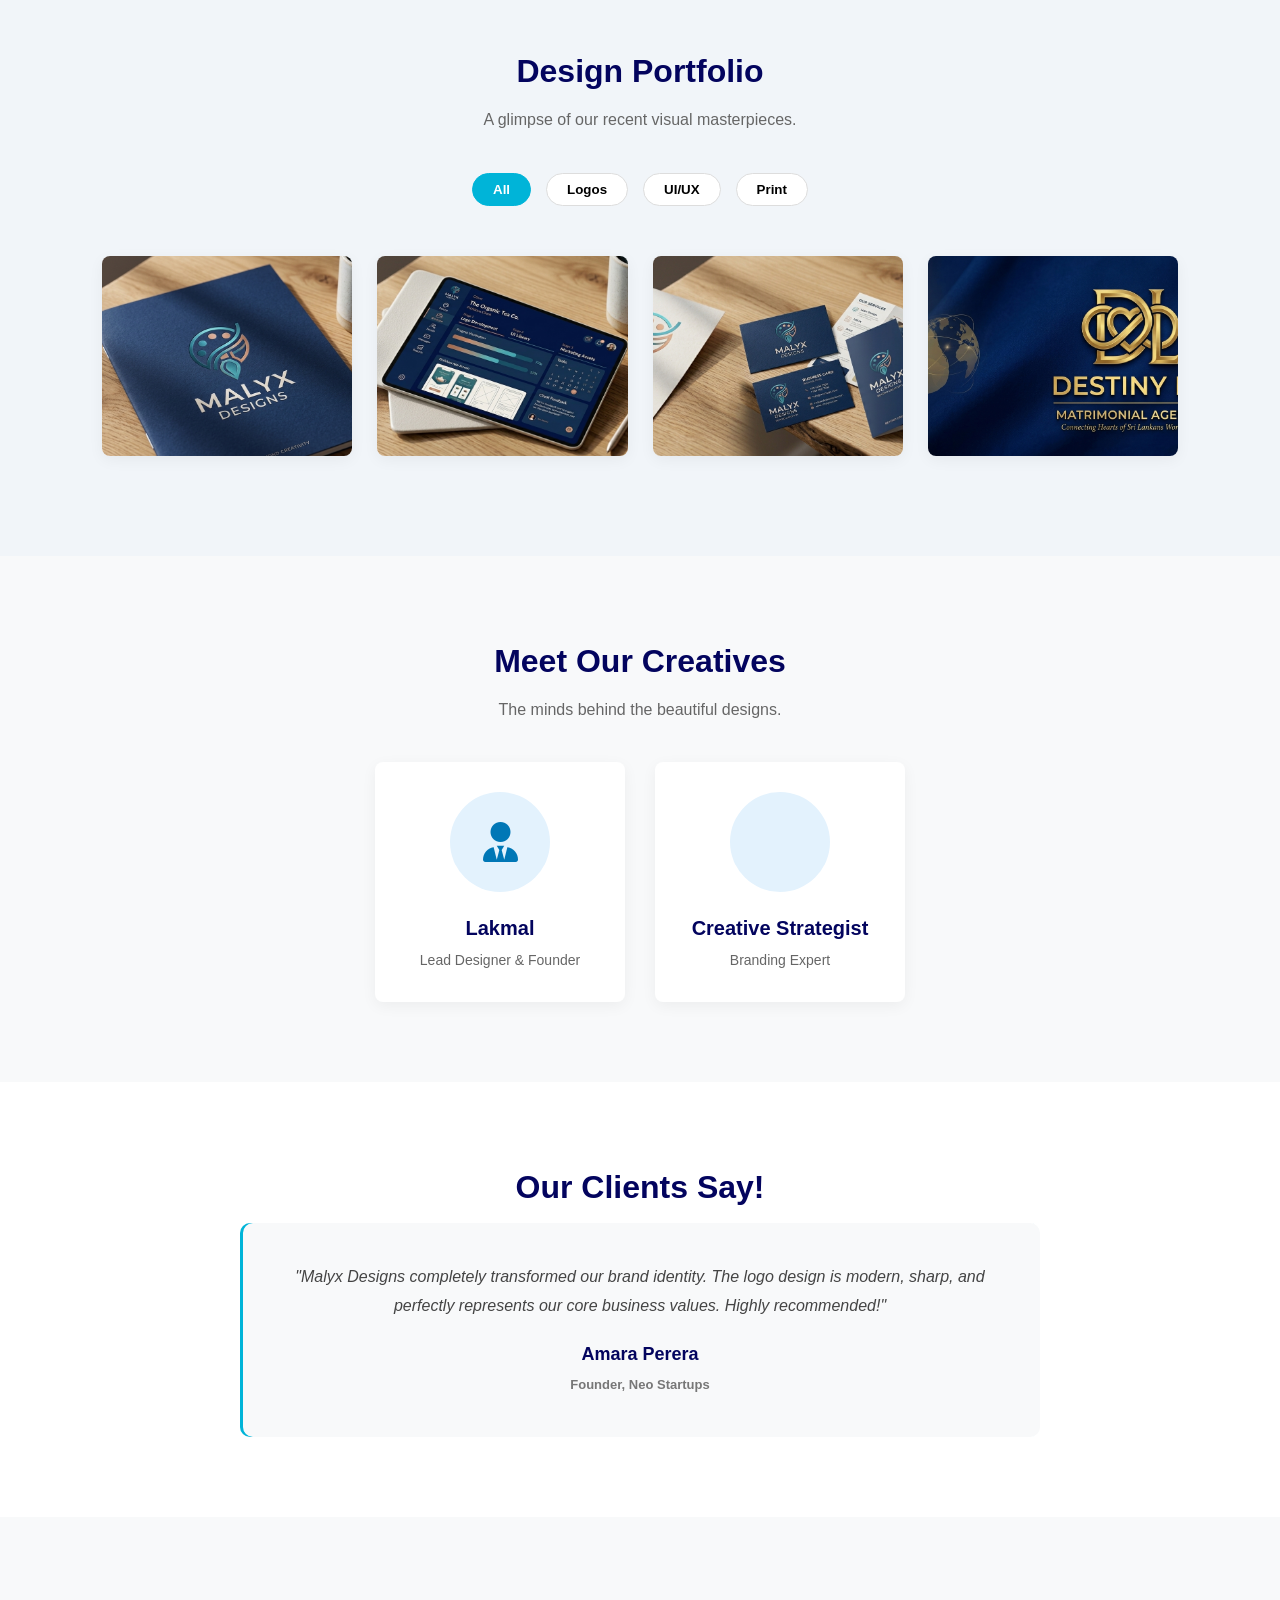
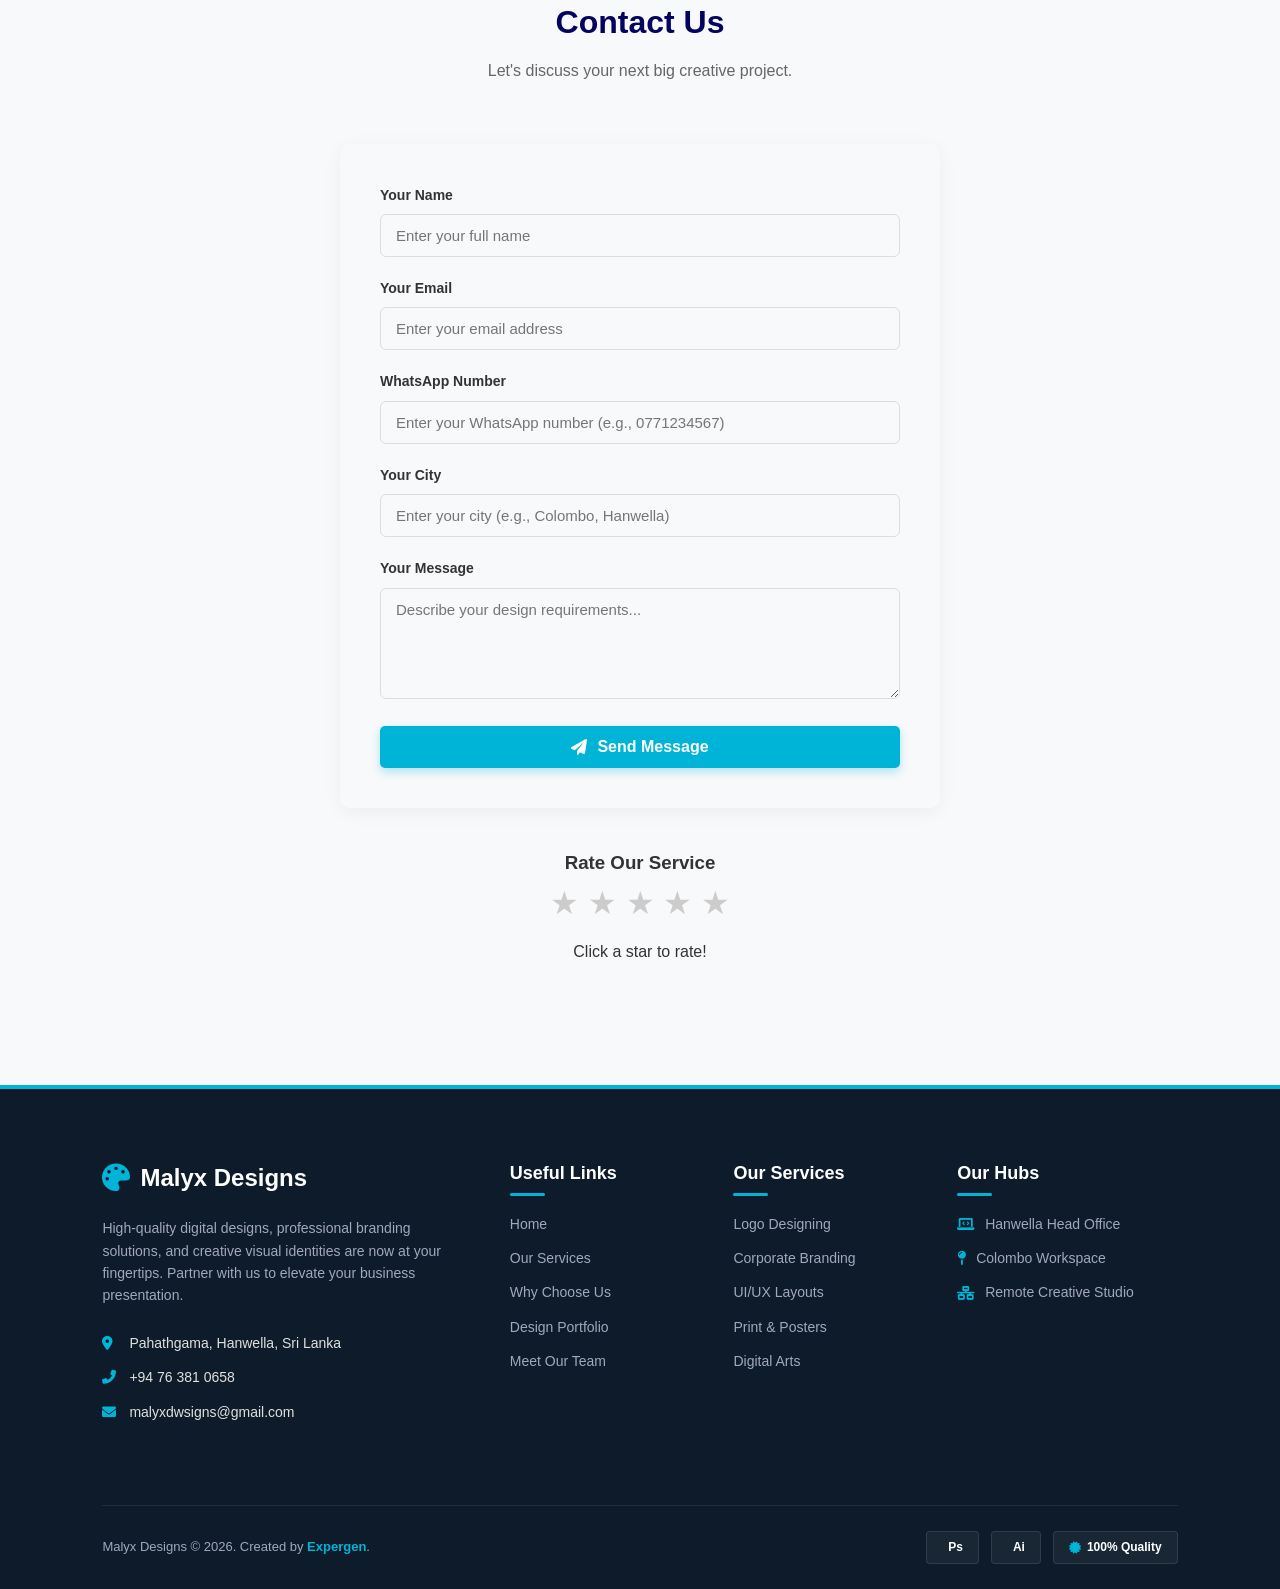
==== commit c2d2f9c0: "Add files via upload" ====
--- a/index.html
+++ b/index.html
@@ -4,6 +4,14 @@
     <meta charset="UTF-8">
     <meta name="viewport" content="width=device-width, initial-scale=1.0">
     <title>Malyx Designs | Beyond Creativity</title>
+
+    <meta name="description" content="Malyx Designs - Premium graphic design and corporate branding solutions in Sri Lanka. We specialize in luxury logos, UI/UX layouts, and professional digital assets.">
+    <meta name="keywords" content="Malyx Designs, Malyx, Graphic Design Sri Lanka, Logo Design Hanwella, Branding Sri Lanka, Web Design, Creative Studio">
+    <meta name="author" content="Malyx Designs">
+    <meta name="robots" content="index, follow">
+
+    <meta name="google-site-verification" content="hD7R61iTxRXETPzIl340Z4GN-SS3TlWXEuWO0jB1OuI" />
+
     <link rel="stylesheet" href="style.css">
     <link rel="stylesheet" href="https://cdnjs.cloudflare.com/ajax/libs/font-awesome/6.0.0/css/all.min.css">
 </head>
--- a/style.css
+++ b/style.css
@@ -788,4 +788,33 @@
     .main-footer { padding: 50px 5% 0 5%; }
     .footer-container { grid-template-columns: 1fr; gap: 30px; }
     .bottom-container { flex-direction: column; gap: 15px; text-align: center; }
+}
+
+/* ==========================================================================
+   CONTACT SECTION STYLES (FIXED)
+   ========================================================================== */
+.contact-section {
+    background-color: var(--light-bg);
+    text-align: center; /* මාතෘකාව සහ සබ්ටයිටල් එක මැදට ගැනීමට */
+    padding: 80px 8%;
+}
+
+.contact-section .section-title {
+    text-align: center;
+    margin-bottom: 10px;
+}
+
+.contact-section .section-subtitle {
+    text-align: center;
+    margin-bottom: 40px;
+}
+
+.contact-container {
+    max-width: 600px;
+    margin: 0 auto; /* මුළු ෆෝම් එකම පිටුවේ මැදට ගැනීමට */
+    background-color: var(--card-bg);
+    padding: 40px;
+    border-radius: 10px;
+    box-shadow: 0 4px 20px rgba(0,0,0,0.05);
+    text-align: left; /* ෆෝම් එක ඇතුළේ තියෙන ලේබල් වම් පැත්තට තියා ගැනීමට */
 }
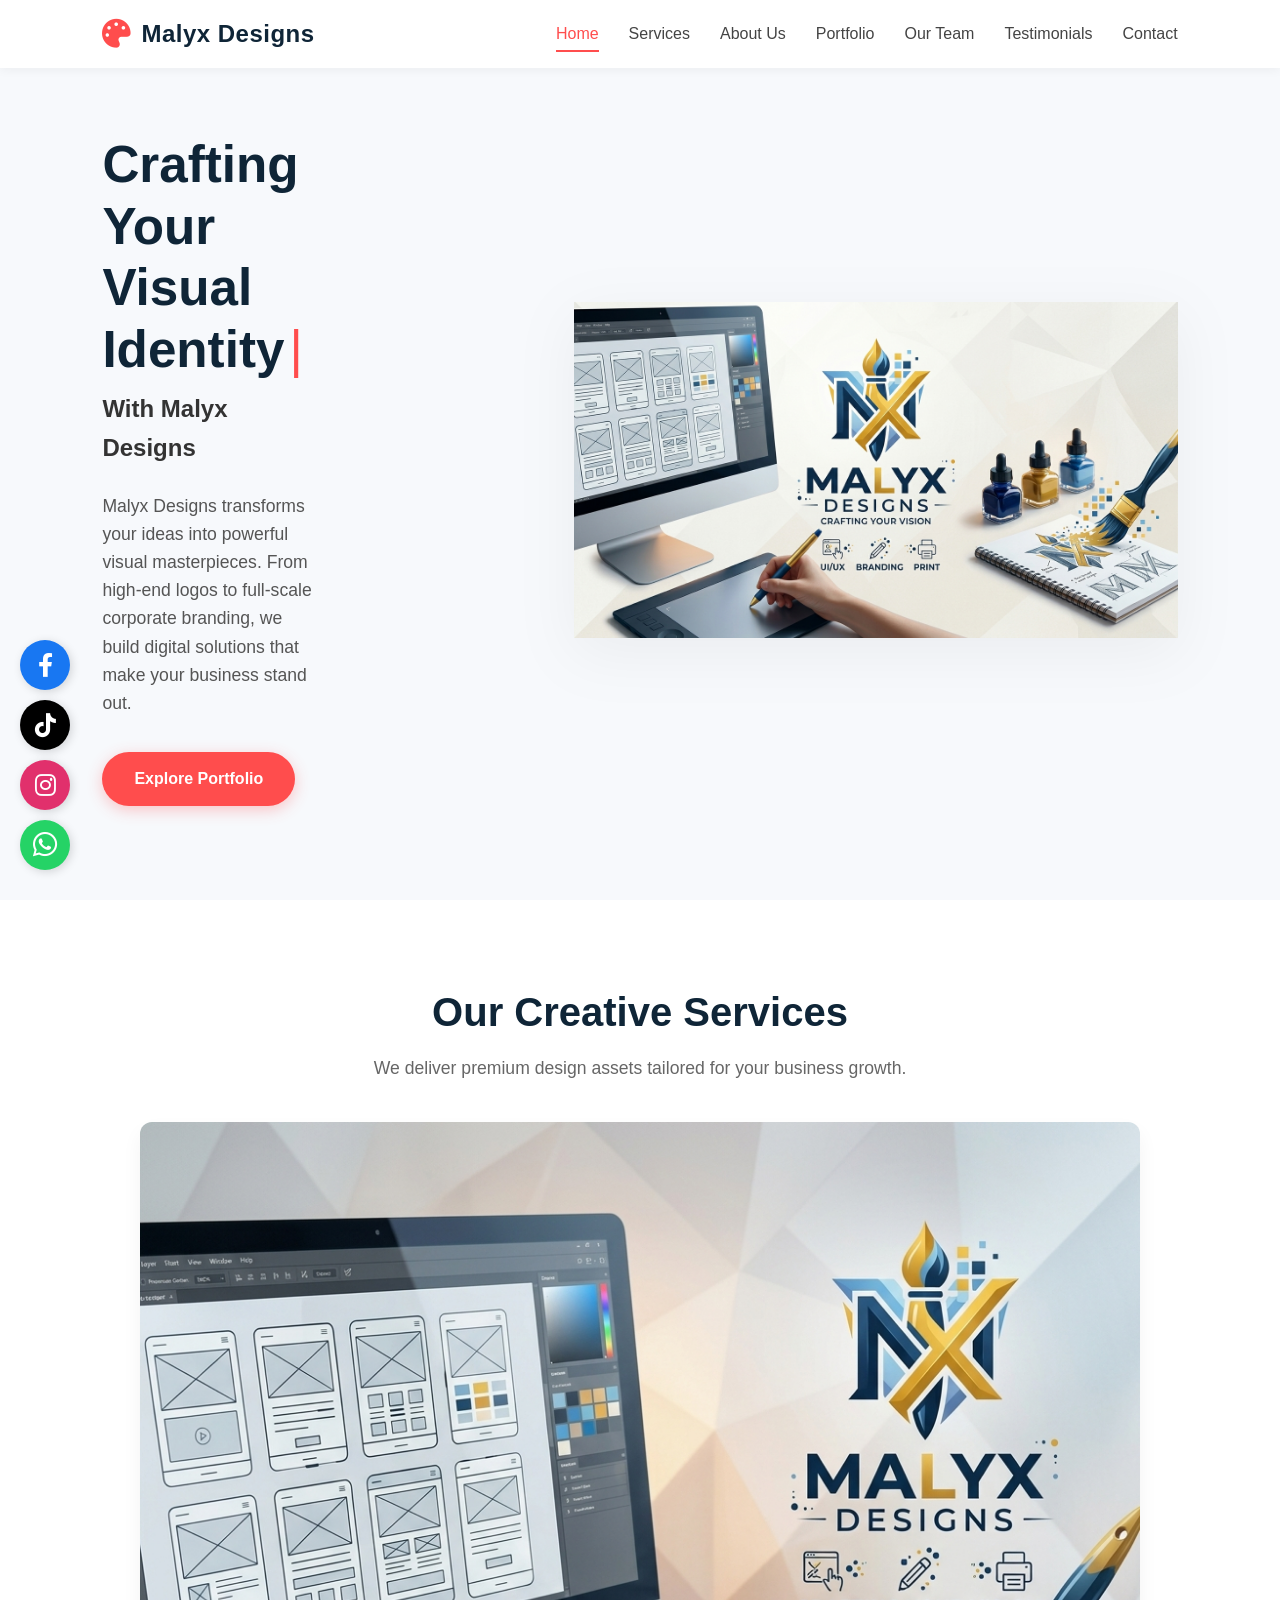
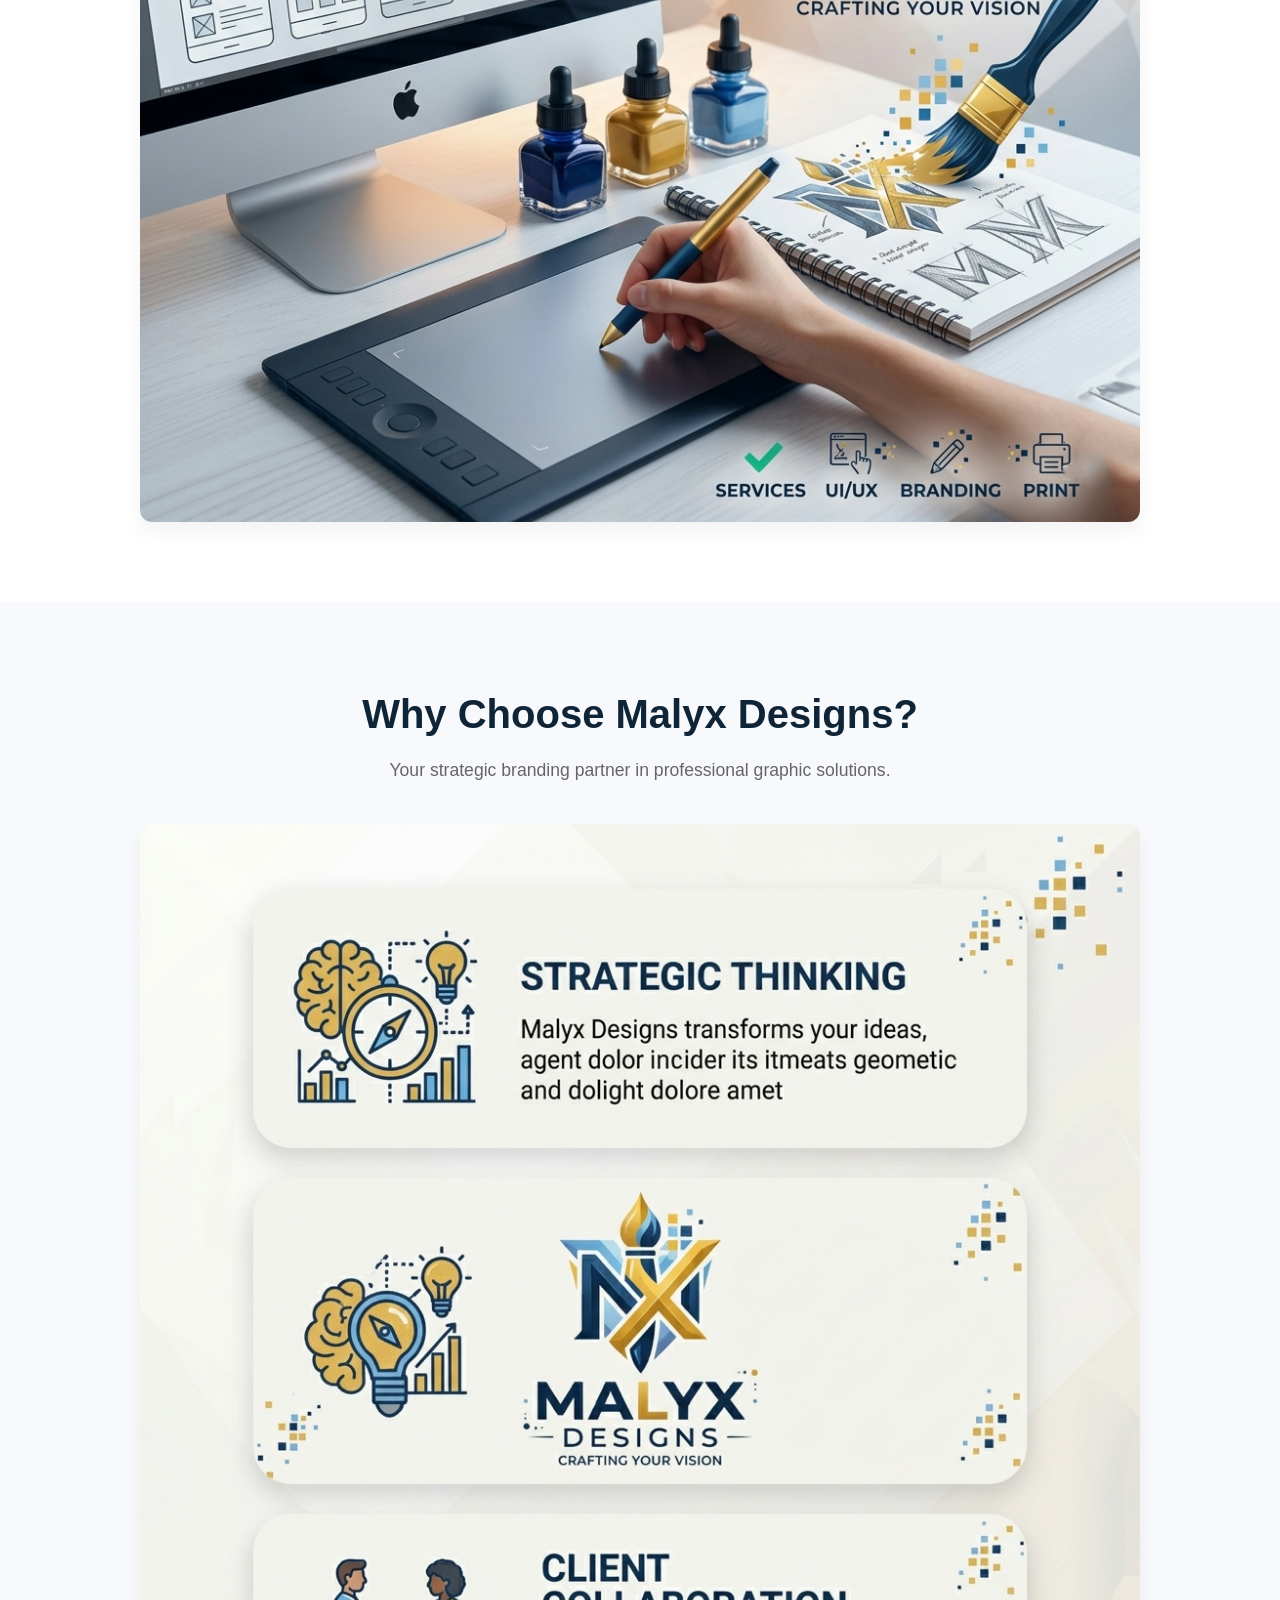
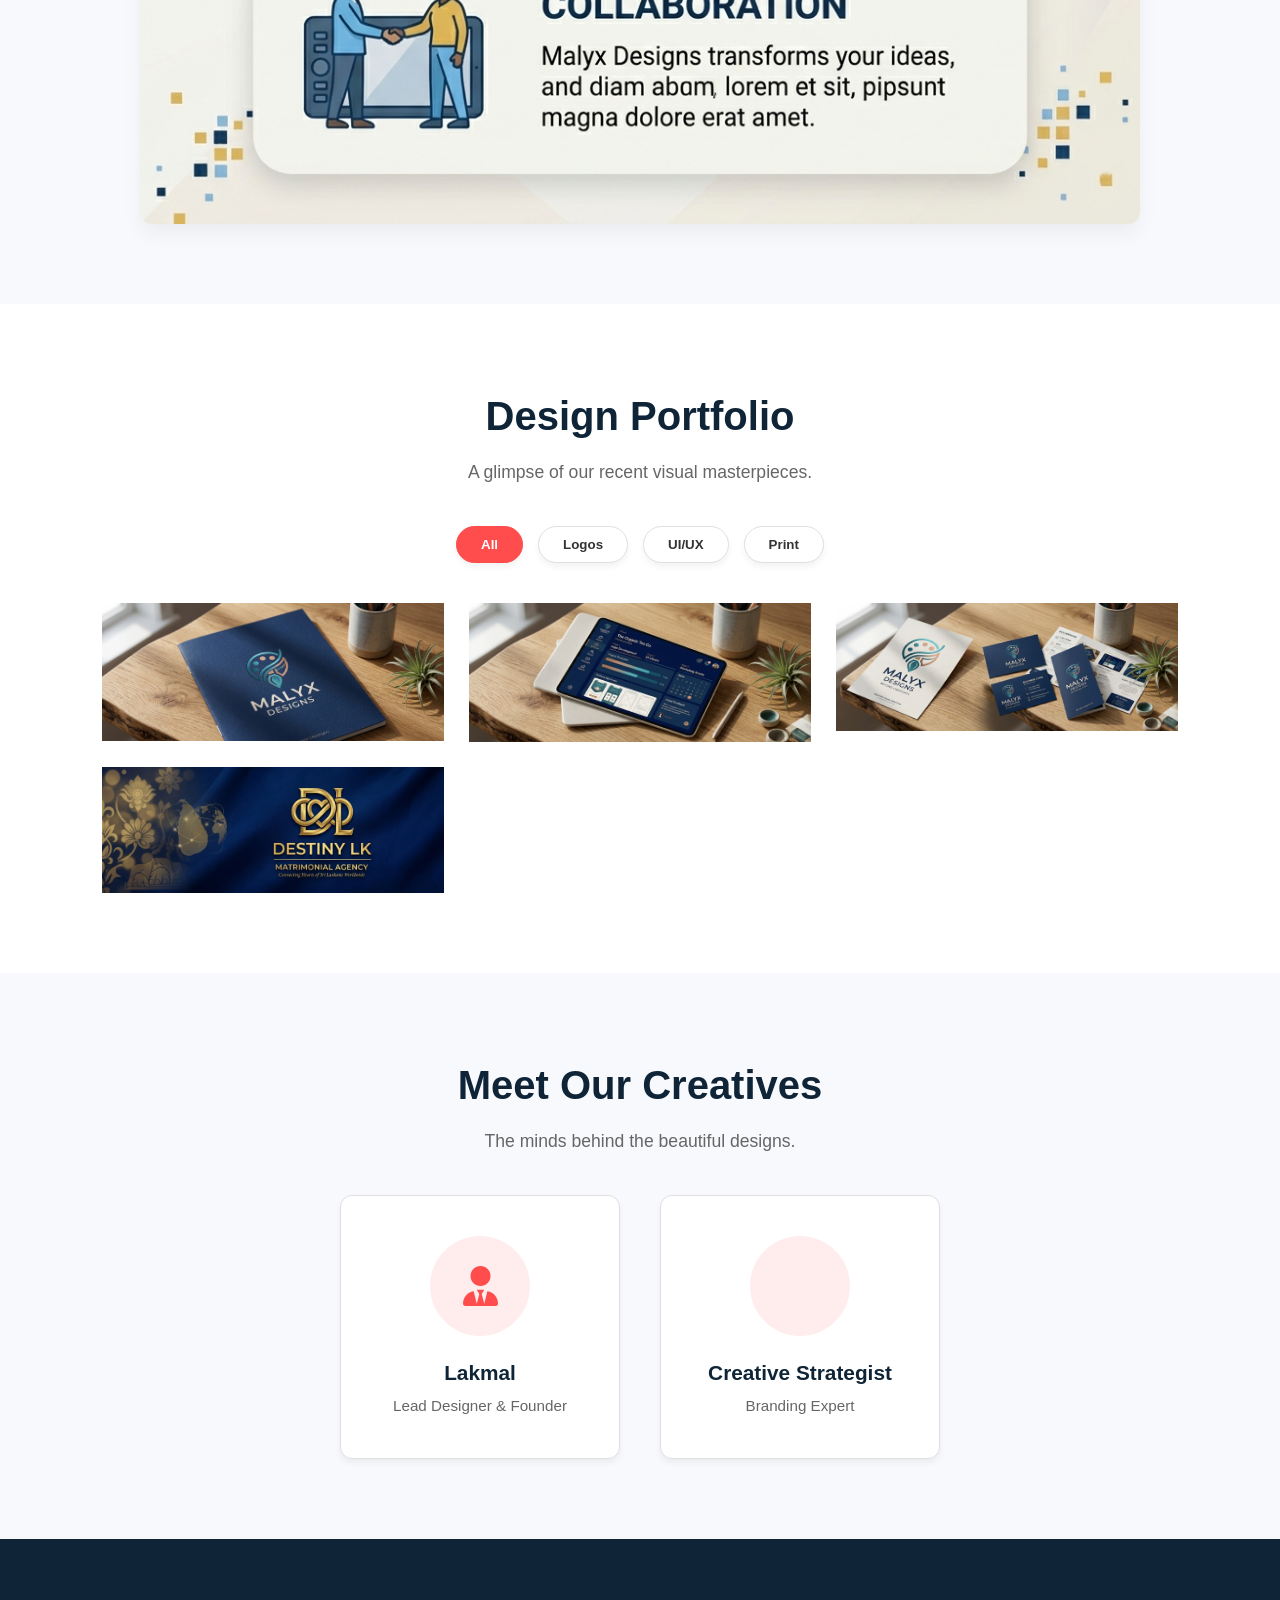
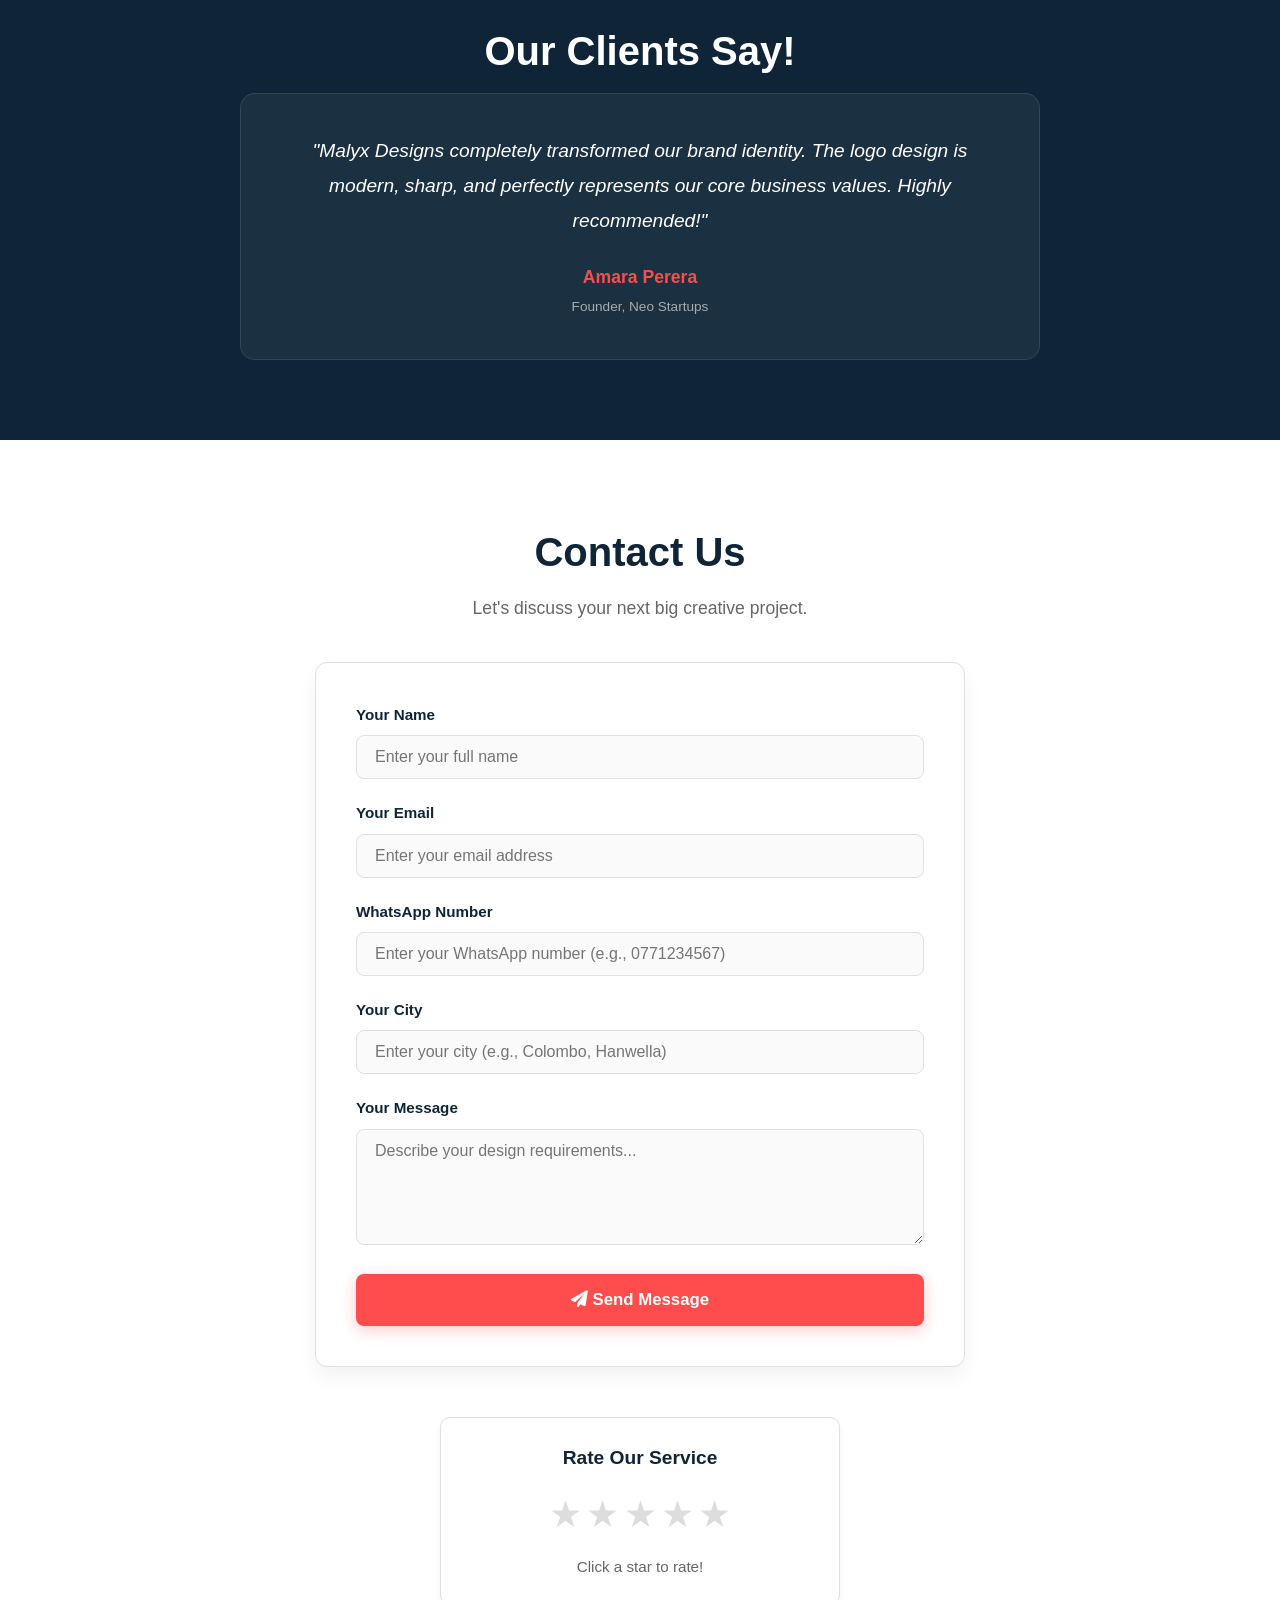
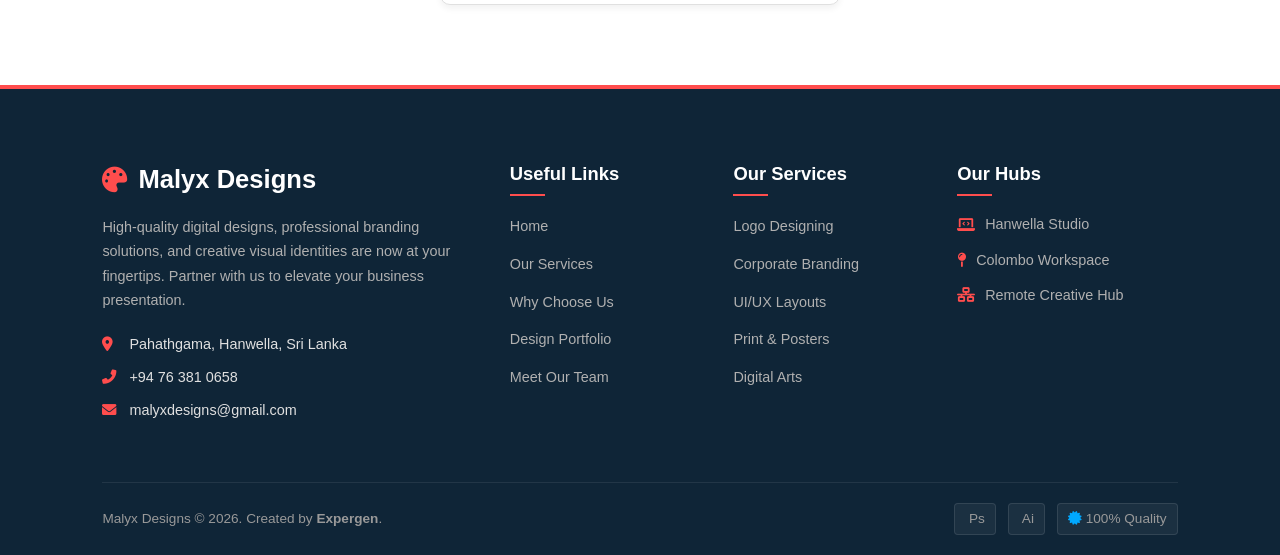
==== commit 3da810dc: "Add files via upload" ====
--- a/index.html
+++ b/index.html
@@ -15,7 +15,7 @@
     <link rel="stylesheet" href="style.css">
     <link rel="stylesheet" href="https://cdnjs.cloudflare.com/ajax/libs/font-awesome/6.0.0/css/all.min.css">
 </head>
-<body>
+<body class="light-mode">
 
     <header class="main-header">
         <div class="logo-container">
@@ -39,13 +39,15 @@
     </header>
 
     <section id="home" class="hero-section">
-        <div class="hero-container">
-            <div class="hero-content">
-                <h1 id="line1" class="typing-text"></h1>
-                <h1 id="line2" class="typing-text"></h1>
-                <p>Malyx Designs transforms your ideas into powerful visual masterpieces. From high-end logos to full-scale corporate branding, we build digital solutions that make your business stand out.</p>
-                <a href="#portfolio" class="btn-primary">Explore Portfolio</a>
-            </div>
+    <div class="hero-container">
+        <div class="hero-content">
+            <h1 class="hero-title-main" id="typewriter-text"></h1>
+            
+            <h2 class="hero-title-sub">With Malyx Designs</h2>
+            <p>Malyx Designs transforms your ideas into powerful visual masterpieces. From high-end logos to full-scale corporate branding, we build digital solutions that make your business stand out.</p>
+            <a href="portfolio.html" class="btn-primary">Explore Portfolio</a>
+        </div>
+    </div>
             <div class="hero-image">
                 <img src="image_7.png" alt="Malyx Designs Hero Workspace">
             </div>
@@ -53,8 +55,10 @@
     </section>
 
     <section id="services" class="services-section">
-        <h2 class="section-title">Our Creative Services</h2>
-        <p class="section-subtitle">We deliver premium design assets tailored for your business growth.</p>
+        <div class="services-header">
+            <h2 class="section-title">Our Creative Services</h2>
+            <p class="section-subtitle">We deliver premium design assets tailored for your business growth.</p>
+        </div>
         <div class="web-image-wrapper">
             <img src="image_8.png" alt="Malyx Designs Services Icons" class="clean-web-img">
         </div>
@@ -84,7 +88,7 @@
                 <img src="logo1.png" alt="Logo Design">
             </div>
             <div class="portfolio-item" data-category="ui-ux">
-                <img src="ui1.png" alt="UI/UX Design">
+                <img src="ui1.png" alt="UI/UX Showcase Layout">
             </div>
             <div class="portfolio-item" data-category="print">
                 <img src="print1.png" alt="Print Design">
@@ -199,7 +203,7 @@
                 <ul class="contact-info-list">
                     <li><i class="fas fa-map-marker-alt"></i> Pahathgama, Hanwella, Sri Lanka</li>
                     <li><i class="fas fa-phone-alt"></i> +94 76 381 0658</li>
-                    <li><i class="fas fa-envelope"></i> malyxdwsigns@gmail.com</li>
+                    <li><i class="fas fa-envelope"></i> malyxdesigns@gmail.com</li>
                 </ul>
             </div>
 
@@ -228,9 +232,9 @@
             <div class="footer-col">
                 <h3>Our Hubs</h3>
                 <ul class="footer-links hubs-list">
-                    <li><i class="fas fa-laptop-code"></i> Hanwella Head Office</li>
+                    <li><i class="fas fa-laptop-code"></i> Hanwella Studio</li>
                     <li><i class="fas fa-map-pin"></i> Colombo Workspace</li>
-                    <li><i class="fas fa-network-wired"></i> Remote Creative Studio</li>
+                    <li><i class="fas fa-network-wired"></i> Remote Creative Hub</li>
                 </ul>
             </div>
         </div>
@@ -254,13 +258,13 @@
     <a href="https://www.instagram.com/malyx.designs/" class="instagram-float" target="_blank" rel="noopener noreferrer">
         <i class="fab fa-instagram my-float"></i>
     </a>
-    <a href="https://www.tiktok.com/@malyxdesigns?is_from_webapp=1&sender_device=pc" class="tiktok-float" target="_blank" rel="noopener noreferrer">
+    <a href="https://www.tiktok.com/@malyxdesigns" class="tiktok-float" target="_blank" rel="noopener noreferrer">
         <i class="fab fa-tiktok my-float"></i>
     </a>
     <a href="https://www.facebook.com/share/1NKnHk1BSc/" class="facebook-float" target="_blank" rel="noopener noreferrer">
         <i class="fab fa-facebook-f my-float"></i>
     </a>
-    <a href="https://wa.me/+94763810658?text=Hi%20Malyx%20Designs,%20I%20would%20like%20to%20get%20more%20details%20about%20your%20design%20services." class="whatsapp-float" target="_blank" rel="noopener noreferrer">
+    <a href="https://wa.me/+94763810658" class="whatsapp-float" target="_blank" rel="noopener noreferrer">
         <i class="fab fa-whatsapp my-float"></i>
     </a>
 
--- a/style.css
+++ b/style.css
@@ -1,820 +1,988 @@
-/* ==========================================================================
-   GENERAL STYLES & VARIABLES
-   ========================================================================== */
+/* ==========================================
+   1. CORE VARIABLES & RESET CONFIGS
+   ========================================== */
 :root {
-    --primary-color: #00b4d8;    /* Teal Blue / Cyan */
-    --secondary-color: #0077b6;  /* Royal Blue */
-    --dark-bg: #03045e;          /* Navy Glow */
-    --light-bg: #f8f9fa;
-    --text-color: #333;
+    --primary-color: #ff4d4d;
+    --secondary-color: #0f2537; /* කළු වෙනුවට තද වෘත්තීය නිල් පැහැයක් */
+    --dark-bg: #f7f9fc;         /* පසුබිම ලා පැහැයට වෙනස් කළා */
+    --light-bg: #ffffff;        /* ප්‍රධාන පසුබිම සුදු පැහැයට වෙනස් කළා */
+    --text-color: #333333;      /* කියවීමට පහසු තද අකුරු */
+    --text-light: #ffffff;
+    --text-muted: #666666;
+    --card-bg: #ffffff;
+    --border-color: #e0e0e0;
+    --transition-fast: all 0.3s ease;
+    --box-shadow-sm: 0 4px 6px rgba(0, 0, 0, 0.05);
+    --box-shadow-md: 0 10px 20px rgba(0, 0, 0, 0.05);
 }
 
 * {
     margin: 0;
     padding: 0;
     box-sizing: border-box;
+}
+
+html {
+    scroll-behavior: smooth;
     font-family: 'Segoe UI', Tahoma, Geneva, Verdana, sans-serif;
-    scroll-behavior: smooth;
+    color: var(--text-color);
+    background-color: var(--light-bg);
 }
 
 body {
+    line-height: 1.6;
+    overflow-x: hidden;
     background-color: var(--light-bg);
-    color: var(--text-color);
-    line-height: 1.6;
-}
-
-/* ==========================================================================
-   NAVIGATION HEADER
-   ========================================================================== */
-.main-header {
-    background-color: #fff;
-    display: flex;
-    justify-content: space-between;
-    align-items: center;
-    padding: 20px 8%;
-    box-shadow: 0 2px 10px rgba(0,0,0,0.1);
-    position: sticky;
-    top: 0;
-    z-index: 1000;
-}
-
-.logo-container {
-    display: flex;
-    align-items: center;
-    gap: 10px;
-}
-
-.logo-icon {
-    font-size: 28px;
-    color: var(--primary-color);
-}
-
-.brand-name {
-    font-size: 22px;
+}
+
+a {
+    text-decoration: none;
+    color: inherit;
+    transition: var(--transition-fast);
+}
+
+ul {
+    list-style: none;
+}
+
+img {
+    max-width: 100%;
+    height: auto;
+    display: block;
+}
+
+/* ==========================================
+   2. REUSABLE COMPONENTS & BUTTONS
+   ========================================== */
+.section-title {
+    font-size: 2.5rem;
+    text-align: center;
+    margin-bottom: 10px;
+    color: var(--secondary-color);
     font-weight: 700;
-    color: var(--dark-bg);
-    letter-spacing: 0.5px;
-}
-
-.nav-links {
-    display: flex;
-    list-style: none;
-    gap: 30px;
-}
-
-.nav-links a {
-    text-decoration: none;
-    color: var(--text-color);
-    font-weight: 600;
-    font-size: 15px;
-    transition: color 0.3s ease;
-}
-
-.nav-links a:hover {
-    color: var(--primary-color);
-}
-
-.menu-toggle {
-    display: none;
-    font-size: 24px;
-    cursor: pointer;
-    color: var(--dark-bg);
-}
-
-/* ==========================================================================
-   HERO SECTION
-   ========================================================================== */
-.hero-section {
-    background: linear-gradient(135deg, #fff 60%, #e3f2fd 100%);
-    padding: 80px 8%;
-}
-
-.hero-container {
-    display: flex;
-    align-items: center;
-    justify-content: space-between;
-    max-width: 1200px;
-    margin: 0 auto;
-    gap: 40px;
-}
-
-.hero-content {
-    flex: 1;
-}
-
-.hero-content h1 {
-    font-size: 44px;
-    color: var(--dark-bg);
-    line-height: 1.2;
-    margin-bottom: 20px;
-}
-
-.hero-content p {
-    font-size: 16px;
-    color: #555;
-    margin-bottom: 30px;
+}
+
+.section-subtitle {
+    text-align: center;
+    color: var(--text-muted);
+    margin-bottom: 40px;
+    font-size: 1.1rem;
 }
 
 .btn-primary {
     display: inline-block;
     background-color: var(--primary-color);
+    color: var(--text-light);
+    padding: 12px 30px;
+    border-radius: 30px;
+    font-weight: 600;
+    border: 2px solid transparent;
+    cursor: pointer;
+    box-shadow: 0 4px 15px rgba(255, 77, 77, 0.3);
+    transition: var(--transition-fast);
+}
+
+.btn-primary:hover {
+    background-color: transparent;
+    color: var(--primary-color);
+    border-color: var(--primary-color);
+    transform: translateY(-3px);
+    box-shadow: 0 6px 20px rgba(255, 77, 77, 0.4);
+}
+
+/* ==========================================
+   3. MAIN HEADER & NAVIGATION
+   ========================================== */
+.main-header {
+    position: fixed;
+    top: 0;
+    left: 0;
+    width: 100%;
+    background-color: rgba(255, 255, 255, 0.95); /* Header එක සුදු පැහැයට හැරෙව්වා */
+    padding: 15px 8%;
+    display: flex;
+    justify-content: space-between;
+    align-items: center;
+    z-index: 1000;
+    box-shadow: 0 2px 10px rgba(0,0,0,0.05);
+    backdrop-filter: blur(10px);
+}
+
+.nav-links a {
+    color: #444444; /* කළු/අළු අකුරු ලා පසුබිමට ගැළපෙන ලෙස */
+    font-weight: 500;
+    font-size: 1rem;
+    padding: 5px 0;
+    position: relative;
+    display: inline-flex;  
+    align-items: center;   
+}
+
+.logo-container {
+    display: flex;
+    align-items: center;
+    gap: 10px;
+    color: var(--secondary-color); /* ලෝගෝ අකුරු තද පැහැයට */
+}
+
+.logo-icon {
+    font-size: 1.8rem;
+    color: var(--primary-color);
+}
+
+/* ==========================================
+   THEME SWITCHER DROPDOWN STYLES
+   ========================================== */
+.theme-switcher {
+    position: relative;
+    display: inline-block;
+    margin-left: 20px;
+}
+
+.theme-btn {
+    background: #f0f2f5;
+    border: 1px solid var(--border-color);
+    color: var(--secondary-color);
+    padding: 8px 12px;
+    border-radius: 50%;
+    cursor: pointer;
+    font-size: 1rem;
+    transition: all 0.3s ease;
+}
+
+.theme-btn:hover {
+    background: #ff4d4d;
     color: #fff;
-    padding: 12px 30px;
-    text-decoration: none;
-    font-weight: 600;
-    border-radius: 5px;
-    box-shadow: 0 4px 10px rgba(0, 180, 216, 0.3);
-    transition: all 0.3s ease;
-}
-
-.btn-primary:hover {
-    background-color: var(--secondary-color);
-    transform: translateY(-2px);
-}
-
-.hero-image {
-    flex: 1;
-    text-align: right;
+    border-color: #ff4d4d;
+}
+
+.theme-dropdown {
+    position: absolute;
+    top: 45px; 
+    right: 0;
+    background: #ffffff;
+    border: 1px solid var(--border-color);
+    border-radius: 8px;
+    padding: 5px 0;
+    list-style: none;
+    width: 120px;
+    display: none; 
+    box-shadow: 0 5px 15px rgba(0,0,0,0.08);
+    z-index: 1000;
+}
+
+.theme-dropdown.show { 
+    display: block; 
+}
+
+.theme-dropdown li {
+    padding: 10px 15px;
+    color: var(--text-color);
+    cursor: pointer;
+    font-size: 0.9rem;
+    display: flex;
+    align-items: center;
+    gap: 8px;
+    transition: all 0.2s ease;
+}
+
+.theme-dropdown li:hover, 
+.theme-dropdown li.active-theme {
+    background: #ff4d4d;
+    color: #fff;
+}
+
+/* ==========================================
+   4. HERO SECTION (WELCOME AREA)
+   ========================================== */
+.hero-section {
+    min-height: 100vh;
+    background-color: var(--dark-bg) !important; /* කළු වෙනුවට ලස්සන ලා පසුබිමක් */
+    color: var(--text-color); /* අකුරු තද පැහැයට */
+    display: flex;
+    align-items: center;
+    padding: 100px 8% 60px 8%;
+}
+
+.brand-name {
+    font-size: 1.5rem;
+    font-weight: 700;
+    letter-spacing: 0.5px;
+    color: var(--secondary-color);
+}
+
+.navbar {
+    display: flex;
+    align-items: center;
+}
+
+.nav-links {
+    display: flex;
+    gap: 30px;
+}
+
+.nav-links a:hover,
+.nav-links a.active {
+    color: var(--primary-color);
+}
+
+.nav-links a::after {
+    content: '';
+    position: absolute;
+    bottom: 0;
+    left: 0;
+    width: 0;
+    height: 2px;
+    background-color: var(--primary-color);
+    transition: var(--transition-fast);
+}
+
+.nav-links a:hover::after,
+.nav-links a.active::after {
+    width: 100%;
+}
+
+.menu-toggle {
+    display: none;
+    color: var(--secondary-color);
+    font-size: 1.5rem;
+    cursor: pointer;
+}
+
+.hero-container {
+    display: grid;
+    grid-template-columns: 1fr 1fr;
+    gap: 50px;
+    align-items: center;
+    max-width: 1200px;
+    margin: 0 auto;
+    width: 100%;
+}
+
+.hero-content h1 {
+    font-size: 3.2rem;
+    font-weight: 800;
+    line-height: 1.2;
+    min-height: 4rem;
+    color: var(--secondary-color);
+}
+
+.hero-content h1 {
+    font-size: 3.2rem;
+    font-weight: 800;
+    line-height: 1.2;
+    color: var(--secondary-color);
+    margin-bottom: 10px;
+    display: block; /* වැකිය සාමාන්‍ය පරිදි ස්ථාවරව තියාගන්න */
+}
+
+/* 🎯 දැන් මේ Animation එක ක්‍රියාත්මක වෙන්නේ අග තියෙන ඉරට විතරයි */
+.typing-cursor {
+    color: #ff4d4d; /* Cursor එකේ පාට (Malyx රතු) */
+    font-weight: 300;
+    margin-left: 5px;
+    display: inline-block;
+    animation: cursor-blink 0.7s infinite;
+}
+
+/* 🎯 Cursor එක විතරක් පෙනි පෙනි නැතිවෙන Animation එක */
+@keyframes cursor-blink {
+    0%, 100% { opacity: 1; }
+    50% { opacity: 0; }
+}
+
+@keyframes blink {
+    0%, 100% { opacity: 1; }
+    50% { opacity: 0; }
+}
+
+.hero-content p {
+    font-size: 1.1rem;
+    color: #555555;
+    margin: 25px 0 35px 0;
+    max-width: 550px;
 }
 
 .hero-image img {
-    max-width: 100%;
-    height: auto;
-}
-
-/* ==========================================================================
-   COMMON LAYOUTS & WEB IMAGES
-   ========================================================================== */
-.services-section, .about-section, .portfolio-section, .team-section, .testimonials-section {
+    width: 100%;
+    filter: drop-shadow(0 15px 30px rgba(0,0,0,0.05));
+    animation: float 6s ease-in-out infinite;
+}
+
+@keyframes float {
+    0%, 100% { transform: translateY(0); }
+    50% { transform: translateY(-15px); }
+}
+
+/* ==========================================
+   5. SERVICES & ABOUT SECTIONS
+   ========================================== */
+.services-section, .about-section {
     padding: 80px 8%;
-    text-align: center;
-}
-
-.about-section { background-color: #fff; }
-.portfolio-section { background-color: #f1f5f9; }
-
-.section-title {
-    font-size: 32px;
-    color: var(--dark-bg);
-    margin-bottom: 10px;
-}
-
-.section-subtitle {
-    font-size: 16px;
-    color: #666;
-    margin-bottom: 40px;
+    background-color: var(--light-bg);
+}
+
+.about-section {
+    background-color: var(--dark-bg); /* Section දෙක වෙන් කර හඳුනාගැනීමට */
 }
 
 .web-image-wrapper {
-    max-width: 1000px;
+    display: flex;
+    justify-content: center;
     margin: 0 auto;
-    box-shadow: 0 5px 25px rgba(0,0,0,0.05);
-    border-radius: 8px;
-    overflow: hidden;
-    background-color: #fff;
+    max-width: 1000px; /* Full width එකට ළඟා වීමට වැඩි කළා */
+    width: 100%;
 }
 
 .clean-web-img {
     width: 100%;
-    height: auto;
-    display: block;
-}
-
-/* ==========================================================================
-   PORTFOLIO FILTERS BUTTONS
-   ========================================================================== */
+    border-radius: 12px;
+    box-shadow: var(--box-shadow-md);
+    transition: var(--transition-fast);
+}
+
+.clean-web-img:hover {
+    transform: scale(1.02);
+}
+
+/* ==========================================
+   6. PORTFOLIO WITH DYNAMIC FILTERS
+   ========================================== */
+.portfolio-section {
+    padding: 80px 8%;
+    background-color: var(--light-bg);
+}
+
 .portfolio-filters {
     display: flex;
     justify-content: center;
     gap: 15px;
-    margin-bottom: 30px;
+    margin-bottom: 40px;
 }
 
 .filter-btn {
-    background-color: #fff;
-    border: 1px solid #ddd;
-    padding: 8px 20px;
+    background-color: #ffffff;
+    border: 1px solid var(--border-color);
+    padding: 10px 24px;
+    border-radius: 25px;
     font-weight: 600;
-    border-radius: 20px;
     cursor: pointer;
-    transition: all 0.3s ease;
-}
-
-.filter-btn.active, .filter-btn:hover {
+    transition: var(--transition-fast);
+    box-shadow: var(--box-shadow-sm);
+    color: var(--text-color);
+}
+
+.filter-btn:hover,
+.filter-btn.active {
     background-color: var(--primary-color);
-    color: #fff;
+    color: var(--text-light);
     border-color: var(--primary-color);
 }
 
-/* ==========================================================================
-   PORTFOLIO GRID & FILTER ANIMATION
-   ========================================================================== */
-.portfolio-grid {
-    display: grid;
-    grid-template-columns: repeat(auto-fit, minmax(250px, 1fr));
-    gap: 25px;
-    max-width: 1100px;
-    margin: 0 auto;
-    padding: 20px 0;
-}
-
-.portfolio-item {
-    background-color: #fff;
-    border-radius: 8px;
-    overflow: hidden;
-    box-shadow: 0 4px 15px rgba(0,0,0,0.05);
-    transition: all 0.4s ease;
-}
-
-.portfolio-item img {
-    width: 100%;
-    height: 200px;
-    object-fit: cover;
-    display: block;
-    transition: transform 0.3s ease;
-    cursor: pointer;
-}
-
-.portfolio-item:hover img {
-    transform: scale(1.05);
-}
-
-.portfolio-item.hide {
-    transform: scale(0.8);
-    opacity: 0;
-    position: absolute;
-    width: 0;
-    height: 0;
-    padding: 0;
-    margin: 0;
-    border: none;
-}
-
-.portfolio-item.show {
-    transform: scale(1);
-    opacity: 1;
-}
-
-/* ==========================================================================
-   OUR TEAM GRID
-   ========================================================================== */
+/* ==========================================
+   7. CREATIVE TEAM SECTION
+   ========================================== */
+.team-section {
+    padding: 80px 8%;
+    background-color: var(--dark-bg);
+}
+
 .team-grid {
     display: flex;
     justify-content: center;
-    gap: 30px;
+    gap: 40px;
     flex-wrap: wrap;
     max-width: 1000px;
     margin: 0 auto;
 }
 
 .team-card {
-    background-color: #fff;
-    padding: 30px;
-    border-radius: 8px;
-    width: 250px;
-    box-shadow: 0 4px 15px rgba(0,0,0,0.05);
-    transition: transform 0.3s ease;
-}
-
-.team-card:hover { transform: translateY(-5px); }
+    background-color: #ffffff;
+    padding: 40px 30px;
+    border-radius: 12px;
+    text-align: center;
+    width: 280px;
+    box-shadow: var(--box-shadow-sm);
+    border: 1px solid var(--border-color);
+    transition: var(--transition-fast);
+}
+
+.team-card:hover {
+    transform: translateY(-5px);
+    box-shadow: var(--box-shadow-md);
+    border-color: var(--primary-color);
+}
 
 .team-img-placeholder {
     width: 100px;
     height: 100px;
-    background-color: #e3f2fd;
+    background-color: rgba(255, 77, 77, 0.1);
+    color: var(--primary-color);
     border-radius: 50%;
+    display: flex;
+    align-items: center;
+    justify-content: center;
+    font-size: 2.5rem;
     margin: 0 auto 20px auto;
-    display: flex;
-    align-items: center;
-    justify-content: center;
-    font-size: 40px;
+}
+
+.team-card h3 {
+    font-size: 1.3rem;
+    margin-bottom: 5px;
     color: var(--secondary-color);
 }
 
-.team-card h3 { color: var(--dark-bg); font-size: 20px; margin-bottom: 5px;}
-.team-card p { color: #666; font-size: 14px; }
-
-/* ==========================================================================
-   TESTIMONIALS LAYOUT
-   ========================================================================== */
-.testimonials-section { background-color: #fff; }
-.testimonial-container { max-width: 800px; margin: 0 auto; }
+.team-card p {
+    color: var(--text-muted);
+    font-size: 0.95rem;
+}
+
+/* ==========================================
+   8. TESTIMONIALS SECTION
+   ========================================== */
+.testimonials-section {
+    padding: 80px 8%;
+    background-color: var(--secondary-color); /* මෙය තද වර්ණයෙන් පැවතීම කැපී පෙනේ */
+    color: var(--text-light);
+    text-align: center;
+}
+
+.testimonials-section .section-title {
+    color: var(--text-light);
+}
+
+.testimonial-container {
+    max-width: 800px;
+    margin: 0 auto;
+}
 
 .testimonial-card {
+    background-color: rgba(255,255,255,0.05);
+    padding: 40px;
+    border-radius: 15px;
+    border: 1px solid rgba(255,255,255,0.1);
+}
+
+.client-text {
+    font-size: 1.2rem;
+    font-style: italic;
+    line-height: 1.8;
+    margin-bottom: 25px;
+}
+
+.client-info h4 {
+    color: var(--primary-color);
+    font-size: 1.1rem;
+    margin-bottom: 2px;
+}
+
+.client-info span {
+    font-size: 0.85rem;
+    color: #aaaaaa;
+}
+
+/* ==========================================
+   9. CONTACT FORM & SYSTEM VALIDATION
+   ========================================== */
+.contact-section {
+    padding: 80px 8%;
     background-color: var(--light-bg);
+}
+
+.contact-container {
+    max-width: 650px;
+    margin: 0 auto 50px auto;
+    background-color: #ffffff;
     padding: 40px;
-    border-radius: 10px;
-    position: relative;
-    box-shadow: inset 3px 0 0 var(--primary-color);
-}
-
-.client-text { font-style: italic; font-size: 16px; color: #444; margin-bottom: 20px; line-height: 1.8; }
-.client-info h4 { color: var(--dark-bg); font-size: 18px; margin-bottom: 2px; }
-.client-info span { font-size: 13px; color: #777; font-weight: 600; }
-
-/* ==========================================================================
-   CONTACT FORM STYLES (හරියටම මැදට ගන්න වෙනස් කළ කොටස)
-   ========================================================================== */
-.contact-section {
-    background-color: var(--light-bg);
-    padding: 80px 8%;
-    display: flex;
-    flex-direction: column;
-    align-items: center; 
-    justify-content: center;
-    width: 100%;
-}
-
-.contact-heading-wrapper {
-    text-align: center;
-    width: 100%;
-    margin-bottom: 20px;
-}
-
-.contact-heading-wrapper .section-title {
-    font-size: 32px;
-    color: var(--dark-bg);
-    margin-bottom: 10px;
-}
-
-.contact-heading-wrapper .section-subtitle {
-    font-size: 16px;
-    color: #666;
-}
-
-.contact-container {
-    width: 100%;
-    max-width: 600px;
-    margin: 0 auto;
-    background-color: #fff;
-    padding: 40px;
-    border-radius: 10px;
-    box-shadow: 0 4px 20px rgba(0,0,0,0.05);
-    text-align: left;
+    border-radius: 12px;
+    box-shadow: var(--box-shadow-md);
+    border: 1px solid var(--border-color);
 }
 
 .form-group {
-    margin-bottom: 20px;
-    position: relative;
+    margin-bottom: 22px;
 }
 
 .form-group label {
     display: block;
     font-weight: 600;
     margin-bottom: 8px;
-    font-size: 14px;
-}
-
-.form-group input, .form-group textarea {
+    font-size: 0.95rem;
+    color: var(--secondary-color);
+}
+
+.form-group input,
+.form-group textarea {
     width: 100%;
-    padding: 12px 15px;
-    border: 1px solid #ddd;
-    border-radius: 6px;
-    font-size: 15px;
-    background-color: var(--light-bg);
+    padding: 12px 18px;
+    border: 1px solid var(--border-color);
+    border-radius: 8px;
+    font-family: inherit;
+    font-size: 1rem;
+    background-color: #fafafa;
+    transition: var(--transition-fast);
     color: var(--text-color);
-    transition: all 0.3s ease;
-}
-
-.form-group input:focus, .form-group textarea:focus {
+}
+
+.form-group input:focus,
+.form-group textarea:focus {
     outline: none;
     border-color: var(--primary-color);
-    box-shadow: 0 0 5px rgba(0, 180, 216, 0.3);
+    background-color: #ffffff;
+    box-shadow: 0 0 0 4px rgba(255, 77, 77, 0.1);
 }
 
 .form-btn {
     width: 100%;
-    border: none;
-    cursor: pointer;
-    font-size: 16px;
-    display: flex;
-    align-items: center;
-    justify-content: center;
-    gap: 10px;
-}
-
+    border-radius: 8px;
+    font-size: 1.05rem;
+    padding: 14px;
+}
+
+/* Validation System CSS rules */
 .error-msg {
-    color: #ff4d4d;
-    font-size: 12px;
-    font-weight: 600;
     display: none;
-    margin-top: 5px;
-}
-
-.form-group.invalid input, .form-group.invalid textarea {
-    border-color: #ff4d4d;
-    background-color: rgba(255, 77, 77, 0.03);
+    color: var(--primary-color);
+    font-size: 0.85rem;
+    margin-top: 6px;
+    font-weight: 500;
+}
+
+.invalid-field {
+    border: 2px solid var(--primary-color) !important;
+    background-color: #fff2f2 !important;
 }
 
 .success-box {
     display: none;
-    background-color: #25d366;
-    color: white;
+    background-color: #d4edda;
+    color: #155724;
     padding: 15px;
-    border-radius: 6px;
-    text-align: center;
-    font-weight: 600;
+    border-left: 5px solid #28a745;
     margin-top: 20px;
-    animation: fadeIn 0.4s ease;
-}
-
-@keyframes fadeIn {
-    from { opacity: 0; transform: translateY(-10px); }
-    to { opacity: 1; transform: translateY(0); }
-}
-
-/* ==========================================================================
-   RATING SYSTEM & TYPEWRITER TEXT
-   ========================================================================== */
+    border-radius: 4px;
+    font-weight: 500;
+}
+
+/* ==========================================
+   10. INTERACTIVE STAR RATING STYLES
+   ========================================== */
 .rating-container {
     text-align: center;
-    margin: 40px 0;
+    max-width: 400px;
+    margin: 0 auto;
+    padding: 25px;
+    background-color: #ffffff;
+    border-radius: 10px;
+    box-shadow: var(--box-shadow-sm);
+    border: 1px solid var(--border-color);
+}
+
+.rating-container h3 {
+    font-size: 1.2rem;
+    margin-bottom: 12px;
+    color: var(--secondary-color);
 }
 
 .stars {
+    margin-bottom: 10px;
+}
+
+.star {
     cursor: pointer;
-    font-size: 2rem;
-    color: #ccc;
+    font-size: 2.3rem;
+    color: #dddddd;
+    transition: color 0.2s ease, transform 0.1s ease;
+    display: inline-block;
+}
+
+.star:hover {
+    transform: scale(1.15);
+}
+
+.star.rated {
+    color: #ffcc00;
+}
+
+#rating-text {
+    font-size: 0.95rem;
+    color: var(--text-muted);
+}
+
+/* ==========================================
+   11. PROFESSIONAL FOOTER ARCHITECTURE
+   ========================================== */
+.main-footer {
+    background-color: var(--secondary-color);
+    color: #e0e0e0;
+    padding: 70px 8% 20px 8%;
+    border-top: 4px solid var(--primary-color);
+}
+
+.footer-container {
+    display: grid;
+    grid-template-columns: 2fr 1fr 1fr 1.2fr;
+    gap: 40px;
+    max-width: 1200px;
+    margin: 0 auto;
+}
+
+.brand-col .footer-logo {
+    display: flex;
+    align-items: center;
+    gap: 10px;
+    color: #fff;
+    font-size: 1.6rem;
+    font-weight: 700;
+    margin-bottom: 15px;
+}
+
+.brand-col .footer-logo i {
+    color: var(--primary-color);
+}
+
+.brand-desc {
+    font-size: 0.9rem;
+    line-height: 1.7;
+    color: #b0b0b0;
+    margin-bottom: 20px;
+}
+
+.contact-info-list li {
+    display: flex;
+    align-items: center;
+    gap: 12px;
+    font-size: 0.9rem;
     margin-bottom: 10px;
 }
 
-.star:hover, .star.active {
-    color: #FFD700;
-}
-
-.typing-text {
-    font-size: 2.5rem;
-    color: var(--dark-bg);
-    display: block;
-    min-height: 50px;
-    margin: 5px 0;
-    font-weight: 700;
-}
-
-/* ==========================================================================
-   IMAGE LIGHTBOX STYLES
-   ========================================================================== */
+.contact-info-list li i {
+    color: var(--primary-color);
+    width: 15px;
+}
+
+.footer-col h3 {
+    color: #fff;
+    font-size: 1.15rem;
+    font-weight: 600;
+    margin-bottom: 25px;
+    position: relative;
+}
+
+.footer-col h3::after {
+    content: '';
+    position: absolute;
+    bottom: -8px;
+    left: 0;
+    width: 35px;
+    height: 2px;
+    background-color: var(--primary-color);
+}
+
+.footer-links li {
+    margin-bottom: 12px;
+}
+
+.footer-links a {
+    font-size: 0.9rem;
+    color: #b0b0b0;
+}
+
+.footer-links a:hover {
+    color: var(--primary-color);
+    padding-left: 5px;
+}
+
+.hubs-list li {
+    font-size: 0.9rem;
+    color: #b0b0b0;
+    display: flex;
+    align-items: center;
+    gap: 10px;
+}
+
+.hubs-list li i {
+    color: var(--primary-color);
+}
+
+.footer-bottom {
+    margin-top: 50px;
+    padding-top: 20px;
+    border-top: 1px solid rgba(255, 255, 255, 0.08);
+}
+
+.bottom-container {
+    display: flex;
+    justify-content: space-between;
+    align-items: center;
+    flex-wrap: wrap;
+    gap: 15px;
+    max-width: 1200px;
+    margin: 0 auto;
+    font-size: 0.85rem;
+    color: #999999;
+}
+
+.design-badges {
+    display: flex;
+    gap: 12px;
+}
+
+.design-badges span {
+    background-color: rgba(255,255,255,0.05);
+    padding: 4px 10px;
+    border-radius: 4px;
+    border: 1px solid rgba(255,255,255,0.1);
+    cursor: default;
+}
+
+.design-badges span i {
+    color: #00a8ff;
+}
+
+/* ==========================================
+   12. LIGHTBOX MODAL CONFIGURATION
+   ========================================== */
 .lightbox {
     display: none;
     position: fixed;
-    z-index: 2000;
-    padding-top: 50px;
-    left: 0;
-    top: 0;
-    width: 100%;
-    height: 100%;
-    overflow: auto;
-    background-color: rgba(0, 0, 0, 0.9);
+    top: 0; left: 0; width: 100%; height: 100%;
+    background: rgba(0, 0, 0, 0.95);
+    z-index: 99999;
     align-items: center;
     justify-content: center;
 }
 
+.lightbox.show {
+    display: flex;
+}
+
 .lightbox-content {
-    margin: auto;
-    display: block;
     max-width: 85%;
-    max-height: 85vh;
-    border-radius: 6px;
-    object-fit: contain;
-    box-shadow: 0 5px 25px rgba(255, 255, 255, 0.1);
-    animation: zoomIn 0.3s ease;
-}
-
-@keyframes zoomIn {
-    from { transform: scale(0.8); opacity: 0; }
+    max-height: 85%;
+    border: 3px solid #ffffff;
+    border-radius: 4px;
+    box-shadow: 0 0 30px rgba(255,255,255,0.15);
+    animation: zoom 0.3s ease;
+}
+
+@keyframes zoom {
+    from { transform: scale(0.9); opacity: 0; }
     to { transform: scale(1); opacity: 1; }
 }
 
 .lightbox-close {
     position: absolute;
-    top: 25px;
-    right: 35px;
-    color: #f1f1f1;
+    top: 30px;
+    right: 40px;
+    color: #ffffff;
     font-size: 40px;
     font-weight: bold;
     cursor: pointer;
-    transition: 0.3s;
+    transition: var(--transition-fast);
 }
 
 .lightbox-close:hover {
     color: var(--primary-color);
-    transform: scale(1.1);
-}
-
-/* ==========================================================================
-   FOOTER STYLES
-   ========================================================================== */
-.main-footer {
-    background-color: #0d1b2a; 
-    color: #e0e1dd;
-    padding: 70px 8% 0 8%;
-    border-top: 4px solid var(--primary-color); 
-    text-align: left;
-}
-
-.footer-container {
-    display: grid;
-    grid-template-columns: 2fr 1fr 1fr 1.2fr; 
-    gap: 40px;
-    max-width: 1200px;
-    margin: 0 auto;
-    padding-bottom: 50px;
-}
-
-.footer-col h3 {
-    color: #ffffff;
-    font-size: 18px;
-    font-weight: 700;
-    margin-bottom: 25px;
-    position: relative;
-}
-
-.footer-col h3::after {
-    content: '';
-    position: absolute;
-    left: 0;
-    bottom: -8px;
-    width: 35px;
-    height: 3px;
+}
+
+/* ==========================================
+   13. STICKY FLOATING SOCIAL STYLES
+   ========================================== */
+.back-to-top {
+    position: fixed;
+    bottom: 30px;
+    right: 30px;
     background-color: var(--primary-color);
-    border-radius: 2px;
-}
-
-.brand-col .footer-logo {
-    display: flex;
-    align-items: center;
-    gap: 10px;
-    margin-bottom: 20px;
-}
-
-.brand-col .footer-logo i {
-    font-size: 28px;
-    color: var(--primary-color);
-}
-
-.brand-col .footer-logo span {
-    font-size: 24px;
-    font-weight: 700;
-    color: #ffffff;
-}
-
-.brand-desc {
-    font-size: 14px;
-    line-height: 1.6;
-    color: #a2a8bc;
-    margin-bottom: 25px;
-}
-
-.contact-info-list {
-    list-style: none;
-}
-
-.contact-info-list li {
-    display: flex;
-    align-items: center;
-    gap: 12px;
-    font-size: 14px;
-    margin-bottom: 12px;
-    color: #e0e1dd;
-}
-
-.contact-info-list li i {
-    color: var(--primary-color);
-    width: 15px;
-}
-
-.footer-links {
-    list-style: none;
-}
-
-.footer-links li {
-    margin-bottom: 12px;
-    font-size: 14px;
-}
-
-.footer-links a {
-    color: #a2a8bc;
-    text-decoration: none;
-    transition: all 0.3s ease;
-}
-
-.footer-links a:hover {
-    color: var(--primary-color);
-    padding-left: 5px;
-}
-
-.hubs-list li {
-    color: #a2a8bc;
-    display: flex;
-    align-items: center;
-    gap: 10px;
-}
-
-.hubs-list li i {
-    color: var(--primary-color);
-}
-
-.footer-bottom {
-    border-top: 1px solid rgba(255, 255, 255, 0.08);
-    padding: 25px 0;
-    margin-top: 20px;
-}
-
-.bottom-container {
-    display: flex;
-    justify-content: space-between;
-    align-items: center;
-    max-width: 1200px;
-    margin: 0 auto;
-}
-
-.copy-text {
-    font-size: 13px;
-    color: #a2a8bc;
-}
-
-.copy-text strong {
-    color: var(--primary-color);
-}
-
-.design-badges {
-    display: flex;
-    gap: 12px;
-}
-
-.design-badges span {
-    background-color: rgba(255, 255, 255, 0.05);
-    padding: 6px 15px;
-    border-radius: 4px;
-    font-size: 12px;
-    font-weight: 600;
-    color: #ffffff;
-    border: 1px solid rgba(255, 255, 255, 0.1);
-    display: flex;
-    align-items: center;
-    gap: 6px;
-    transition: all 0.3s ease;
-}
-
-.design-badges span i {
-    color: var(--primary-color);
-}
-
-.design-badges span:hover {
-    background-color: var(--primary-color);
-    border-color: var(--primary-color);
+    color: white;
+    width: 45px;
+    height: 45px;
+    border-radius: 50%;
+    display: flex;
+    align-items: center;
+    justify-content: center;
+    font-size: 1.2rem;
+    border: none;
+    cursor: pointer;
+    box-shadow: 0 4px 10px rgba(0,0,0,0.2);
+    opacity: 0;
+    visibility: hidden;
+    transition: all 0.4s ease;
+    z-index: 999;
+}
+
+.back-to-top.show {
+    opacity: 1;
+    visibility: visible;
+}
+
+.back-to-top:hover {
+    background-color: #e03e3e;
     transform: translateY(-3px);
 }
 
-/* ==========================================================================
-   BACK TO TOP BUTTON
-   ========================================================================== */
-.back-to-top {
+/* Floating Social Icons Styling */
+.instagram-float, .tiktok-float, .facebook-float, .whatsapp-float {
     position: fixed;
     width: 50px;
     height: 50px;
-    bottom: 25px; 
-    right: 35px;
-    background-color: var(--dark-bg);
-    color: #fff;
-    border: none;
-    border-radius: 50%;
-    cursor: pointer;
-    font-size: 20px;
-    display: flex;
-    align-items: center;
-    justify-content: center;
-    box-shadow: 0 4px 10px rgba(0,0,0,0.2);
-    z-index: 1000;
-    opacity: 0;
-    visibility: hidden;
-    transition: all 0.4s ease;
-}
-
-.back-to-top.show {
-    opacity: 1;
-    visibility: visible;
-}
-
-.back-to-top:hover {
-    background-color: var(--primary-color);
-    transform: translateY(-3px);
-}
-
-/* ==========================================================================
-   FLOATING SOCIAL MEDIA BUTTONS
-   ========================================================================== */
-.whatsapp-float, .facebook-float, .tiktok-float, .instagram-float {
-    position: fixed;
-    width: 60px;
-    height: 60px;
-    right: 30px;
     color: #fff;
     border-radius: 50%;
-    box-shadow: 0 4px 15px rgba(0, 0, 0, 0.25);
+    text-align: center;
+    font-size: 24px;
+    box-shadow: 2px 2px 10px rgba(0,0,0,0.15);
     z-index: 999;
     display: flex;
     align-items: center;
     justify-content: center;
-    text-decoration: none;
-    transition: all 0.3s ease;
-}
-
-.whatsapp-float { bottom: 90px; background-color: #25d366; font-size: 30px; animation: whatsappPulse 2s infinite; }
-.facebook-float { bottom: 165px; background-color: #1877f2; font-size: 26px; animation: facebookPulse 2s infinite; }
-.tiktok-float { bottom: 240px; background-color: #010101; font-size: 24px; animation: tiktokPulse 2s infinite; }
-.instagram-float { bottom: 315px; background: linear-gradient(45deg, #f09433 0%, #e6683c 25%, #dc2743 50%, #cc2366 75%, #bc1888 100%); font-size: 26px; }
-
-.whatsapp-float:hover { background-color: #20ba5a; transform: scale(1.1) rotate(10deg); }
-.facebook-float:hover { background-color: #145dbf; transform: scale(1.1) rotate(-10deg); }
-.tiktok-float:hover { background-color: #fe2c55; transform: scale(1.1) rotate(10deg); }
-.instagram-float:hover { transform: scale(1.1) rotate(-10deg); }
-
-@keyframes whatsappPulse {
-    0% { transform: scale(1); box-shadow: 0 0 0 0 rgba(37, 211, 102, 0.5); }
-    70% { transform: scale(1.05); box-shadow: 0 0 0 15px rgba(37, 211, 102, 0); }
-    100% { transform: scale(1); box-shadow: 0 0 0 0 rgba(37, 211, 102, 0); }
-}
-@keyframes facebookPulse {
-    0% { transform: scale(1); box-shadow: 0 0 0 0 rgba(24, 119, 242, 0.5); }
-    70% { transform: scale(1.05); box-shadow: 0 0 0 15px rgba(24, 119, 242, 0); }
-    100% { transform: scale(1); box-shadow: 0 0 0 0 rgba(24, 119, 242, 0); }
-}
-@keyframes tiktokPulse {
-    0% { transform: scale(1); box-shadow: 0 0 0 0 rgba(254, 44, 85, 0.5); }
-    70% { transform: scale(1.05); box-shadow: 0 0 0 15px rgba(254, 44, 85, 0); }
-    100% { transform: scale(1); box-shadow: 0 0 0 0 rgba(254, 44, 85, 0); }
-}
-
-/* ==========================================================================
-   SMOOTH SCROLL & ACTIVE NAV HIGHLIGHTS
-   ========================================================================== */
-html {
-    scroll-behavior: smooth;
-    scroll-padding-top: 80px;
-}
-
-.nav-links a.active {
-    color: var(--primary-color) !important;
-    font-weight: 700;
-}
-
-/* ==========================================================================
-   RESPONSIVE DESIGN (MOBILE FRIENDLY)
-   ========================================================================== */
+}
+
+.instagram-float { bottom: 90px; left: 20px; background: #e1306c; }
+.tiktok-float { bottom: 150px; left: 20px; background: #000000; }
+.facebook-float { bottom: 210px; left: 20px; background: #1877f2; }
+.whatsapp-float { bottom: 30px; left: 20px; background: #25d366; font-size: 28px; }
+
+.instagram-float:hover, .tiktok-float:hover, .facebook-float:hover, .whatsapp-float:hover {
+    transform: scale(1.1) translateY(-3px);
+    color: #fff;
+}
+
+/* ==========================================
+   14. RESPONSIVE MEDIA QUERIES (MOBILE)
+   ========================================== */
 @media (max-width: 992px) {
-    .hero-container { flex-direction: column; text-align: center; }
-    .hero-image { text-align: center; }
-    .footer-container { grid-template-columns: 1fr 1fr; }
+    .hero-container {
+        grid-template-columns: 1fr;
+        text-align: center;
+        gap: 30px;
+    }
+    .hero-content p {
+        margin: 25px auto 35px auto;
+    }
+    .footer-container {
+        grid-template-columns: 1fr 1fr;
+    }
 }
 
 @media (max-width: 768px) {
-    .main-header { padding: 20px 5%; }
-    .nav-links { display: none; flex-direction: column; position: absolute; top: 70px; left: 0; width: 100%; background-color: #fff; padding: 20px; box-shadow: 0 4px 10px rgba(0,0,0,0.1); gap: 15px; text-align: center; }
-    .nav-links.active { display: flex; }
-    .menu-toggle { display: block; }
-    
-    .hero-content h1 { font-size: 32px; }
-    
-    .whatsapp-float, .facebook-float, .tiktok-float, .instagram-float { width: 50px; height: 50px; right: 20px; }
-    .whatsapp-float { bottom: 85px; font-size: 25px; }
-    .facebook-float { bottom: 145px; font-size: 22px; }
-    .tiktok-float { bottom: 205px; font-size: 20px; }
-    .instagram-float { bottom: 265px; font-size: 22px; }
-    .back-to-top { bottom: 20px; right: 20px; width: 40px; height: 40px; font-size: 16px; }
-}
-
-@media (max-width: 576px) {
-    .main-footer { padding: 50px 5% 0 5%; }
-    .footer-container { grid-template-columns: 1fr; gap: 30px; }
-    .bottom-container { flex-direction: column; gap: 15px; text-align: center; }
-}
-
-/* ==========================================================================
-   CONTACT SECTION STYLES (FIXED)
-   ========================================================================== */
-.contact-section {
-    background-color: var(--light-bg);
-    text-align: center; /* මාතෘකාව සහ සබ්ටයිටල් එක මැදට ගැනීමට */
-    padding: 80px 8%;
-}
-
-.contact-section .section-title {
-    text-align: center;
-    margin-bottom: 10px;
-}
-
-.contact-section .section-subtitle {
-    text-align: center;
-    margin-bottom: 40px;
-}
-
-.contact-container {
-    max-width: 600px;
-    margin: 0 auto; /* මුළු ෆෝම් එකම පිටුවේ මැදට ගැනීමට */
-    background-color: var(--card-bg);
-    padding: 40px;
-    border-radius: 10px;
-    box-shadow: 0 4px 20px rgba(0,0,0,0.05);
-    text-align: left; /* ෆෝම් එක ඇතුළේ තියෙන ලේබල් වම් පැත්තට තියා ගැනීමට */
+    .main-header {
+        padding: 15px 5%;
+    }
+    .menu-toggle {
+        display: block;
+    }
+    .nav-links {
+        position: absolute;
+        top: 100%;
+        left: 0;
+        width: 100%;
+        background-color: var(--secondary-color);
+        flex-direction: column;
+        gap: 0;
+        max-height: 0;
+        overflow: hidden;
+        transition: max-height 0.4s ease-in-out;
+        box-shadow: 0 4px 10px rgba(0,0,0,0.1);
+    }
+    .nav-links.active {
+        max-height: 350px;
+    }
+    .nav-links li {
+        width: 100%;
+        text-align: center;
+    }
+    .nav-links a {
+        display: block;
+        padding: 15px 0;
+        border-bottom: 1px solid rgba(255,255,255,0.05);
+        color: #ffffff; /* මොබයිල් මෙනු එක තද පැහැති නිසා අකුරු සුදු කළා */
+    }
+    .nav-links a::after {
+        display: none;
+    }
+    .hero-content h1 {
+        font-size: 2.3rem;
+    }
+    .footer-container {
+        grid-template-columns: 1fr;
+        gap: 30px;
+    }
+    .contact-container {
+        padding: 25px;
+    }
+    .bottom-container {
+        flex-direction: column;
+        text-align: center;
+    }
+}
+
+/* පින්තූර අඩු වුණත් grid එක හැමතිස්සෙම මැදටම තියන්න */
+#portfolioGrid, .portfolio-grid {
+    display: grid;
+    grid-template-columns: repeat(auto-fill, minmax(280px, 1fr));
+    gap: 25px;
+    max-width: 1200px;
+    margin: 0 auto;
+}
+
+.portfolio-item {
+    width: 100%; 
+}
+
+/* ==========================================
+   SOCIAL ICONS BRAND-COLORED RIPPLE EFFECT
+   ========================================== */
+.instagram-float, .tiktok-float, .facebook-float, .whatsapp-float {
+    position: fixed;
+    z-index: 999;
+}
+
+/* 1. Facebook - නිල් පාට වළල්ල */
+.facebook-float {
+    animation: fbRipple 2.5s infinite ease-in-out;
+}
+@keyframes fbRipple {
+    0% { box-shadow: 0 0 0 0 rgba(24, 119, 242, 0.6), 0 2px 10px rgba(0,0,0,0.15); }
+    50% { box-shadow: 0 0 0 15px rgba(24, 119, 242, 0), 0 2px 10px rgba(0,0,0,0.15); }
+    100% { box-shadow: 0 0 0 0 rgba(24, 119, 242, 0), 0 2px 10px rgba(0,0,0,0.15); }
+}
+
+/* 2. TikTok - ලා රතු/නියොන් පාට වළල්ල */
+.tiktok-float {
+    animation: ttRipple 2.5s infinite ease-in-out;
+    animation-delay: 0.6s; 
+}
+@keyframes ttRipple {
+    0% { box-shadow: 0 0 0 0 rgba(254, 44, 85, 0.6), 0 2px 10px rgba(0,0,0,0.15); }
+    50% { box-shadow: 0 0 0 15px rgba(254, 44, 85, 0), 0 2px 10px rgba(0,0,0,0.15); }
+    100% { box-shadow: 0 0 0 0 rgba(254, 44, 85, 0), 0 2px 10px rgba(0,0,0,0.15); }
+}
+
+/* 3. Instagram - රෝස/රතු පාට වළල්ල */
+.instagram-float {
+    animation: igRipple 2.5s infinite ease-in-out;
+    animation-delay: 1.2s;
+}
+@keyframes igRipple {
+    0% { box-shadow: 0 0 0 0 rgba(225, 48, 108, 0.6), 0 2px 10px rgba(0,0,0,0.15); }
+    50% { box-shadow: 0 0 0 15px rgba(225, 48, 108, 0), 0 2px 10px rgba(0,0,0,0.15); }
+    100% { box-shadow: 0 0 0 0 rgba(225, 48, 108, 0), 0 2px 10px rgba(0,0,0,0.15); }
+}
+
+/* 4. WhatsApp - ලා කොළ පාට වළල්ල */
+.whatsapp-float {
+    animation: waRipple 2.5s infinite ease-in-out;
+    animation-delay: 1.8s;
+}
+@keyframes waRipple {
+    0% { box-shadow: 0 0 0 0 rgba(37, 211, 102, 0.6), 0 2px 10px rgba(0,0,0,0.15); }
+    50% { box-shadow: 0 0 0 15px rgba(37, 211, 102, 0), 0 2px 10px rgba(0,0,0,0.15); }
+    100% { box-shadow: 0 0 0 0 rgba(37, 211, 102, 0), 0 2px 10px rgba(0,0,0,0.15); }
+}
+
+/* Hover කළාම ඇනිමේෂන් එක නතර වෙන්න */
+.instagram-float:hover, .tiktok-float:hover, .facebook-float:hover, .whatsapp-float:hover {
+    animation: none;
+    transform: scale(1.1);
+    transition: transform 0.3s ease;
 }
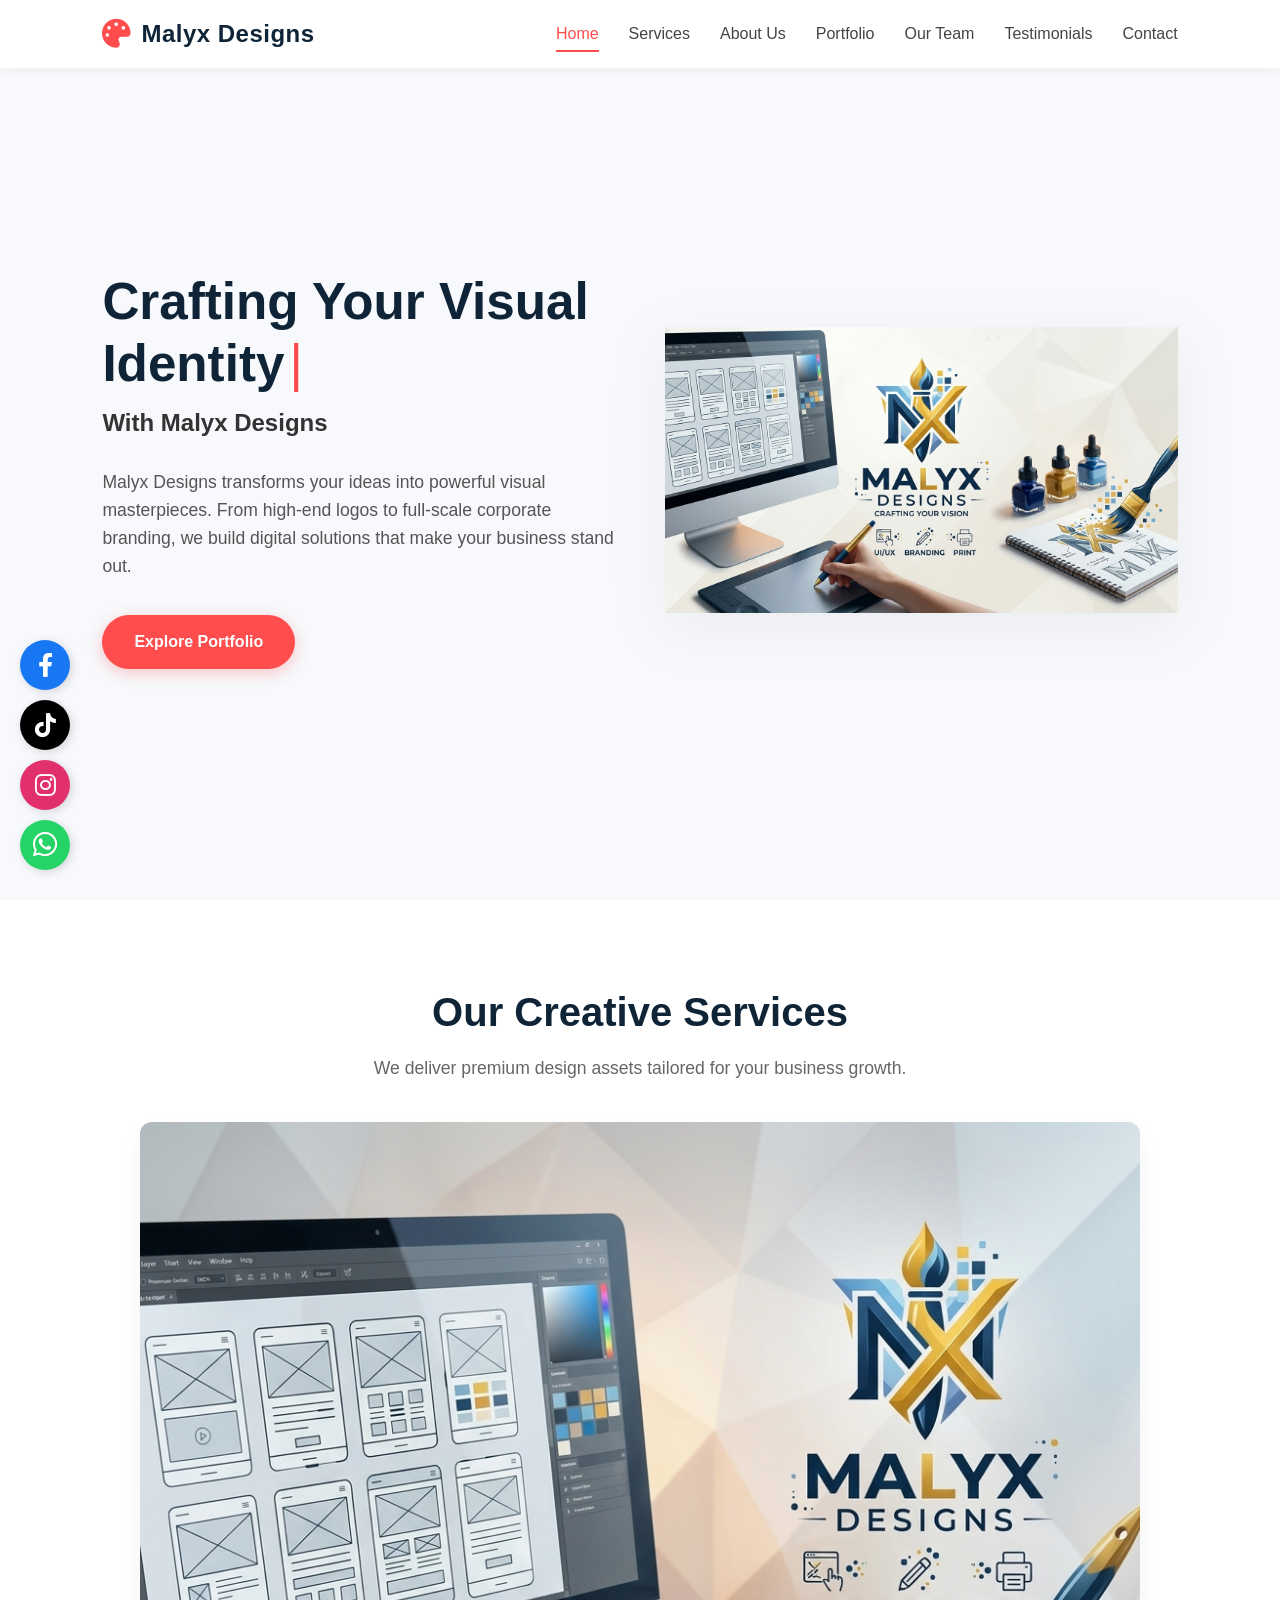
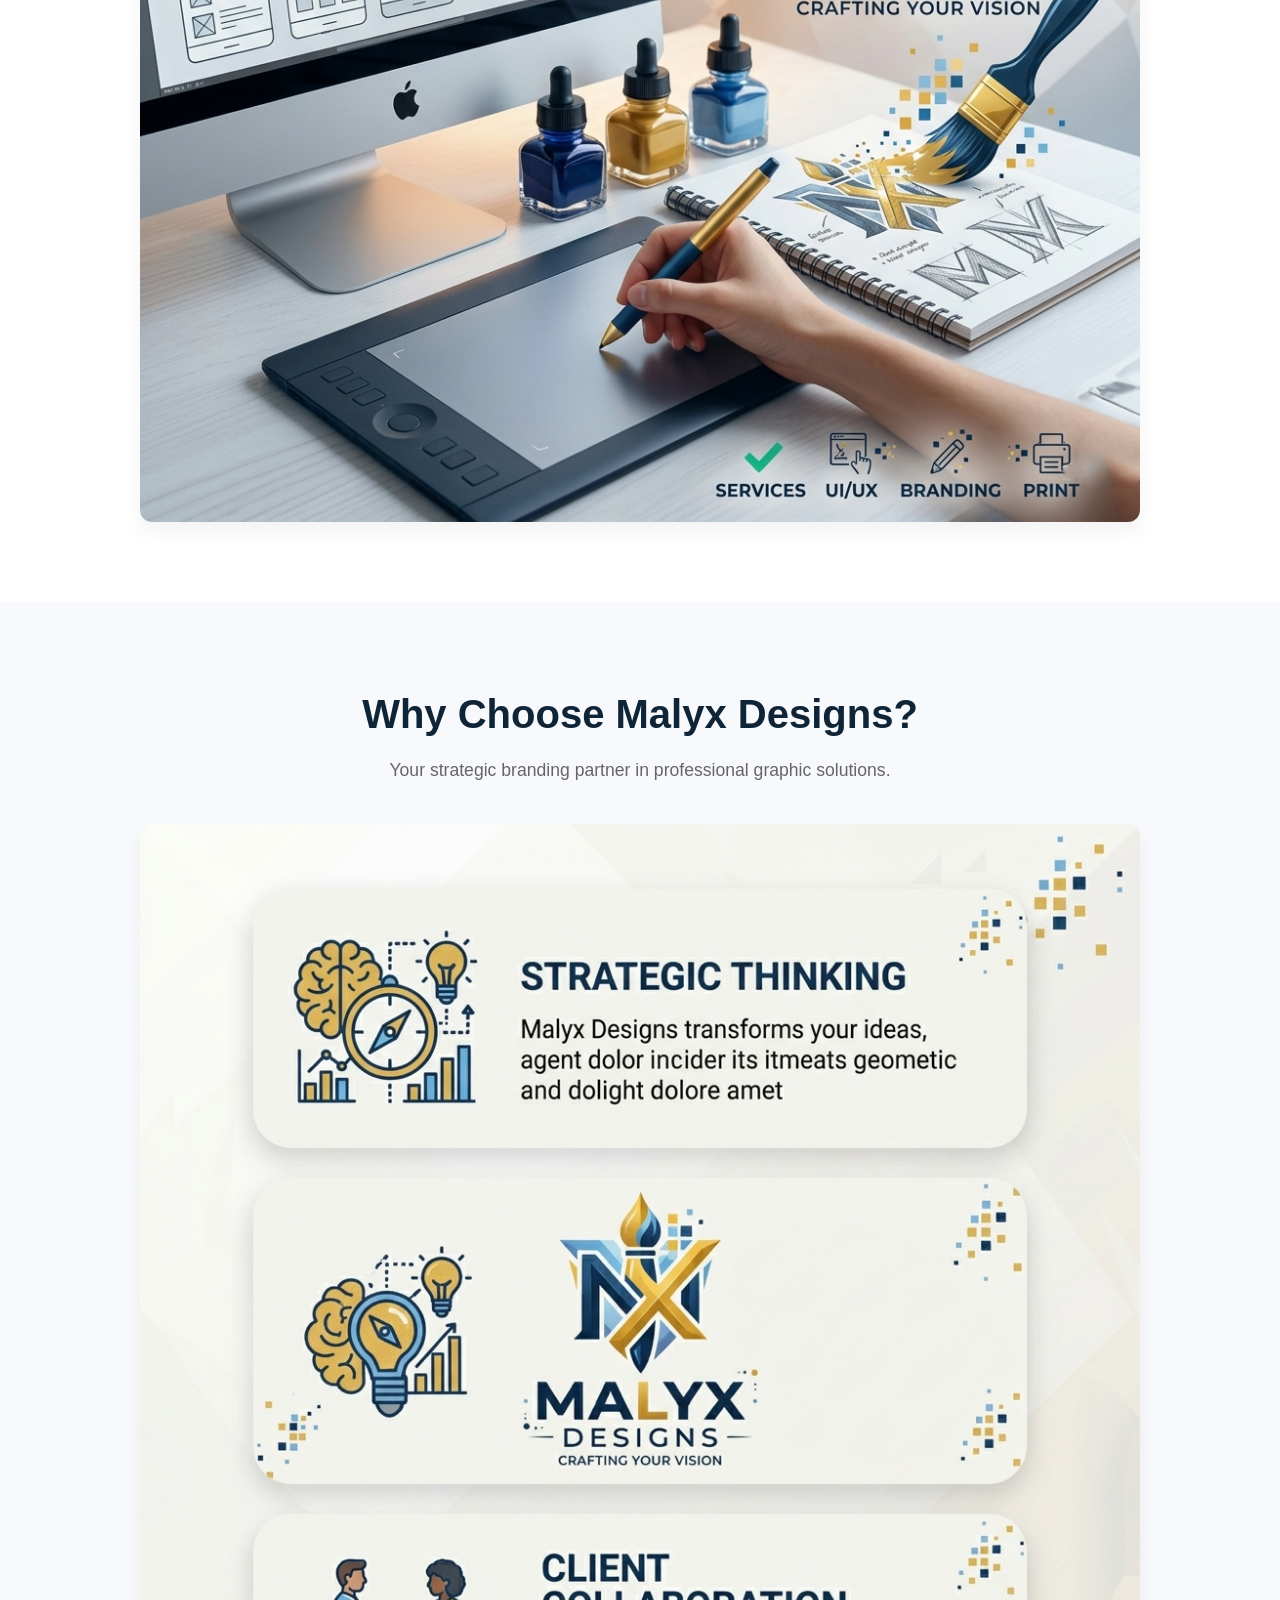
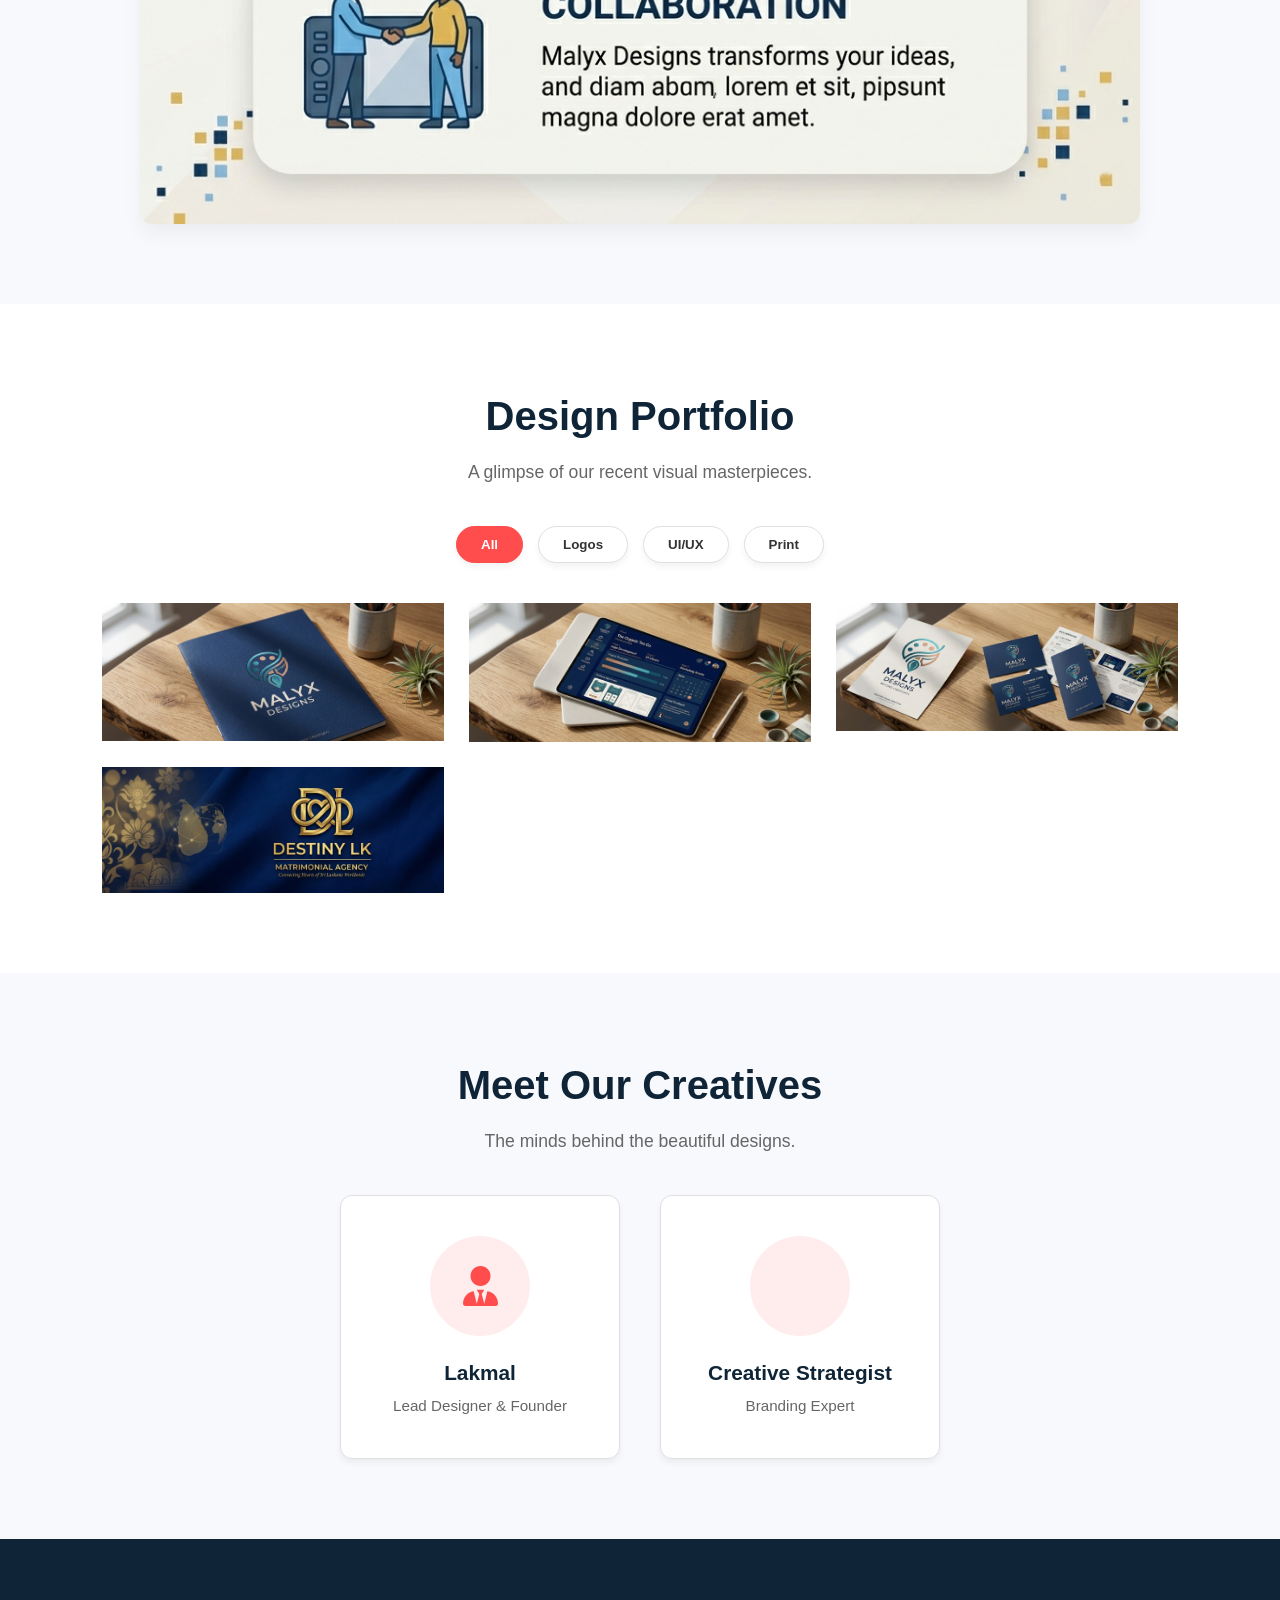
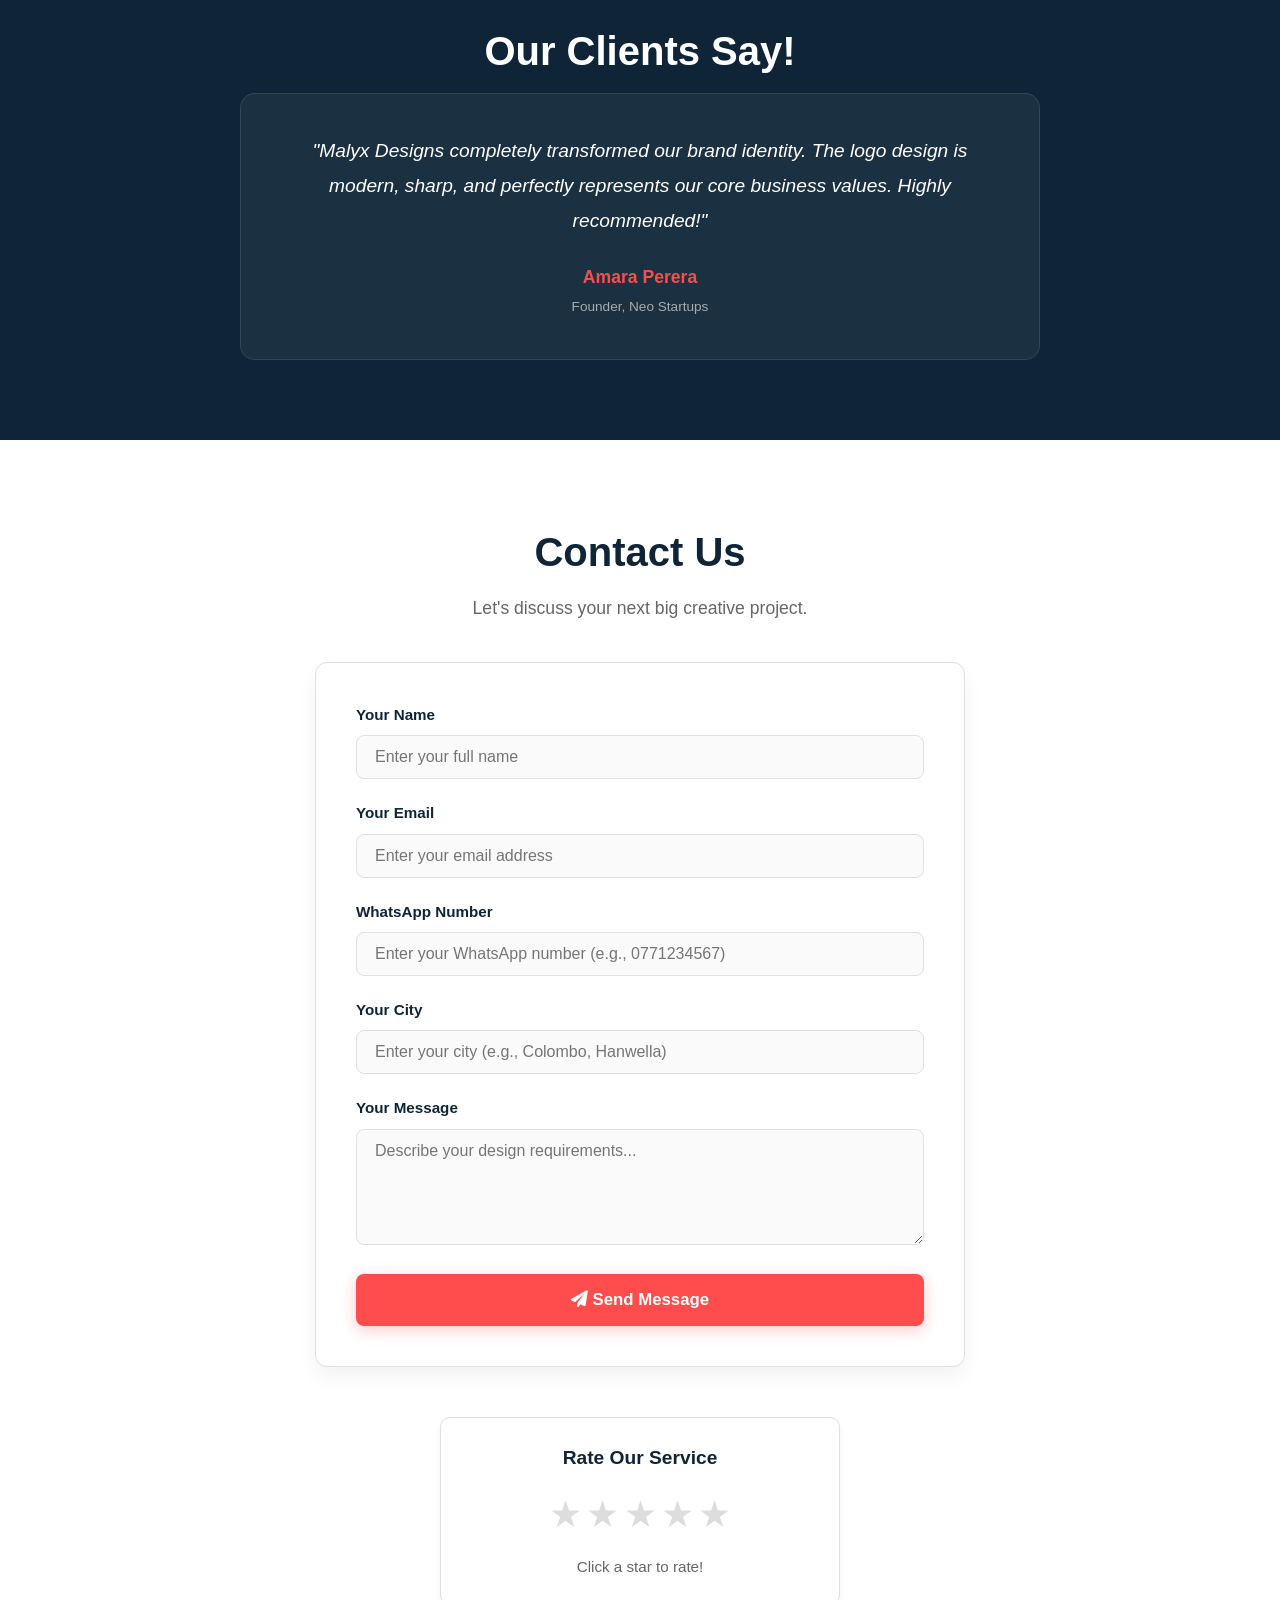
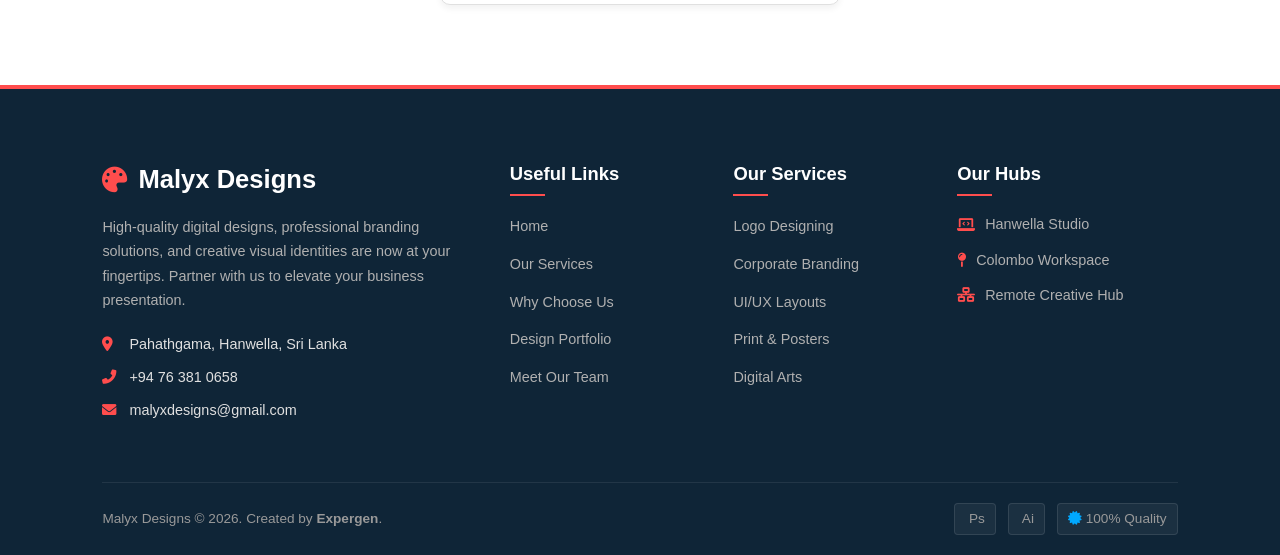
==== commit e8db547a: "Add files via upload" ====
--- a/index.html
+++ b/index.html
@@ -42,23 +42,26 @@
     <div class="hero-container">
         <div class="hero-content">
             <h1 class="hero-title-main" id="typewriter-text"></h1>
-            
             <h2 class="hero-title-sub">With Malyx Designs</h2>
             <p>Malyx Designs transforms your ideas into powerful visual masterpieces. From high-end logos to full-scale corporate branding, we build digital solutions that make your business stand out.</p>
+
             <a href="portfolio.html" class="btn-primary">Explore Portfolio</a>
         </div>
-    </div>
-            <div class="hero-image">
+        <div class="hero-image">
                 <img src="image_7.png" alt="Malyx Designs Hero Workspace">
             </div>
         </div>
-    </section>
-
+    
+    </section>
     <section id="services" class="services-section">
         <div class="services-header">
             <h2 class="section-title">Our Creative Services</h2>
             <p class="section-subtitle">We deliver premium design assets tailored for your business growth.</p>
-        </div>
+          
+
+        </div>
+
+       
         <div class="web-image-wrapper">
             <img src="image_8.png" alt="Malyx Designs Services Icons" class="clean-web-img">
         </div>
--- a/style.css
+++ b/style.css
@@ -985,4 +985,101 @@
     animation: none;
     transform: scale(1.1);
     transition: transform 0.3s ease;
-}+}
+
+/* පෝන් එක සඳහා පමණක් වූ විශේෂ CSS (මෙය අන්තිමට දාන්න) */
+@media (max-width: 768px) {
+    .hero-container {
+        display: flex !important;
+        flex-direction: column !important;
+        align-items: center !important;
+        text-align: center !important;
+        grid-template-columns: 1fr !important;
+        padding: 40px 20px !important;
+        gap: 30px !important;
+    }
+
+    .hero-content {
+        order: 1 !important;
+        width: 100% !important;
+        text-align: center !important;
+    }
+
+    .hero-image {
+        order: 2 !important;
+        width: 100% !important;
+        display: flex !important;
+        justify-content: center !important;
+    }
+
+    .hero-image img {
+        width: 80% !important;
+        margin: 0 auto !important;
+    }
+
+    .hero-content h1 {
+        font-size: 2.2rem !important;
+    }
+}
+
+/* ==========================================
+   MOBILE HERO SECTION FIX
+   ========================================== */
+@media (max-width: 768px) {
+
+    .hero-section {
+        padding: 120px 20px 60px 20px !important;
+    }
+
+    .hero-container {
+        display: flex !important;
+        flex-direction: column !important;
+        align-items: center !important;
+        justify-content: center !important;
+        text-align: center !important;
+        gap: 25px !important;
+        width: 100% !important;
+    }
+
+    .hero-content {
+        width: 100% !important;
+        text-align: center !important;
+        display: flex !important;
+        flex-direction: column !important;
+        align-items: center !important;
+        justify-content: center !important;
+    }
+
+    .hero-content h1 {
+        font-size: 2.3rem !important;
+        line-height: 1.3 !important;
+        text-align: center !important;
+        margin: 0 auto 15px auto !important;
+        width: 100% !important;
+    }
+
+    .hero-content p {
+        text-align: center !important;
+        margin: 20px auto !important;
+        max-width: 95% !important;
+    }
+
+    .hero-image {
+        width: 100% !important;
+        display: flex !important;
+        justify-content: center !important;
+        align-items: center !important;
+        margin-top: 10px !important;
+    }
+
+    .hero-image img {
+        width: 85% !important;
+        max-width: 320px !important;
+        margin: 0 auto !important;
+        display: block !important;
+    }
+
+    .btn-primary {
+        margin-top: 15px !important;
+    }
+}
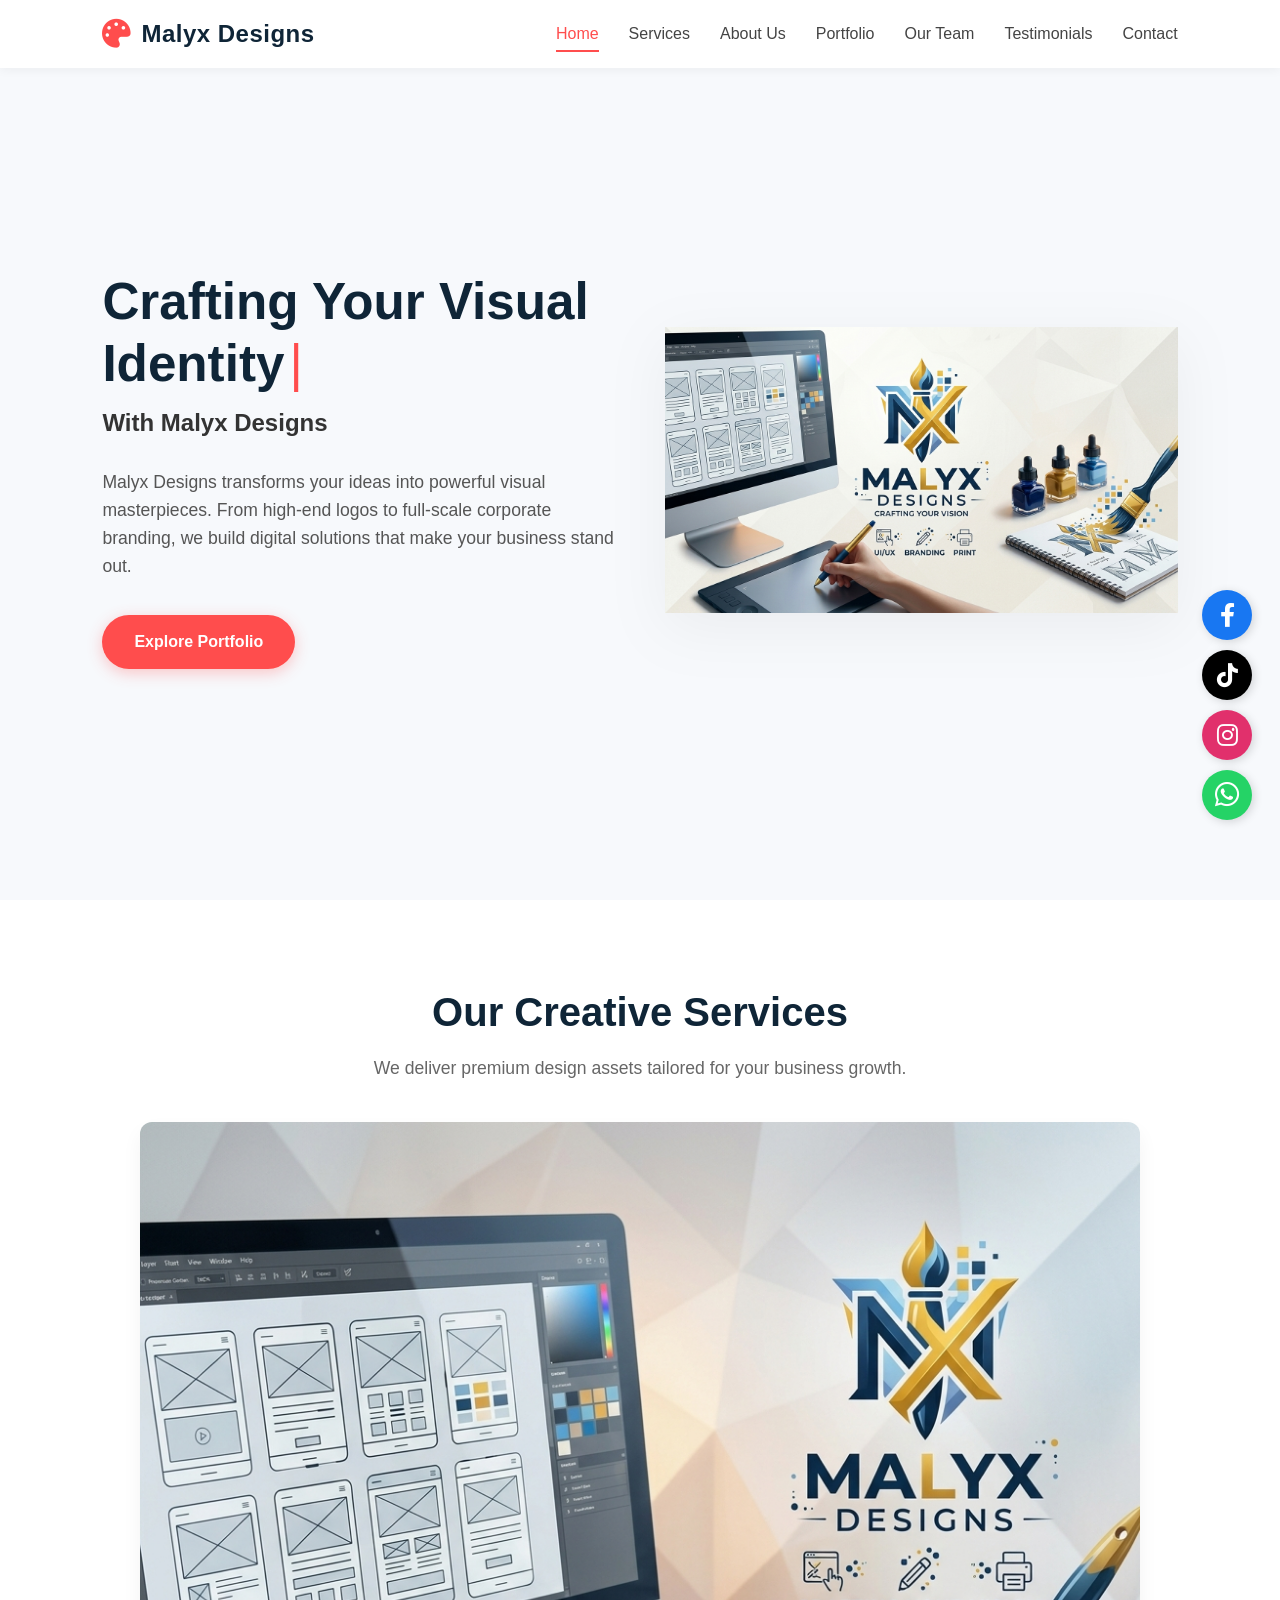
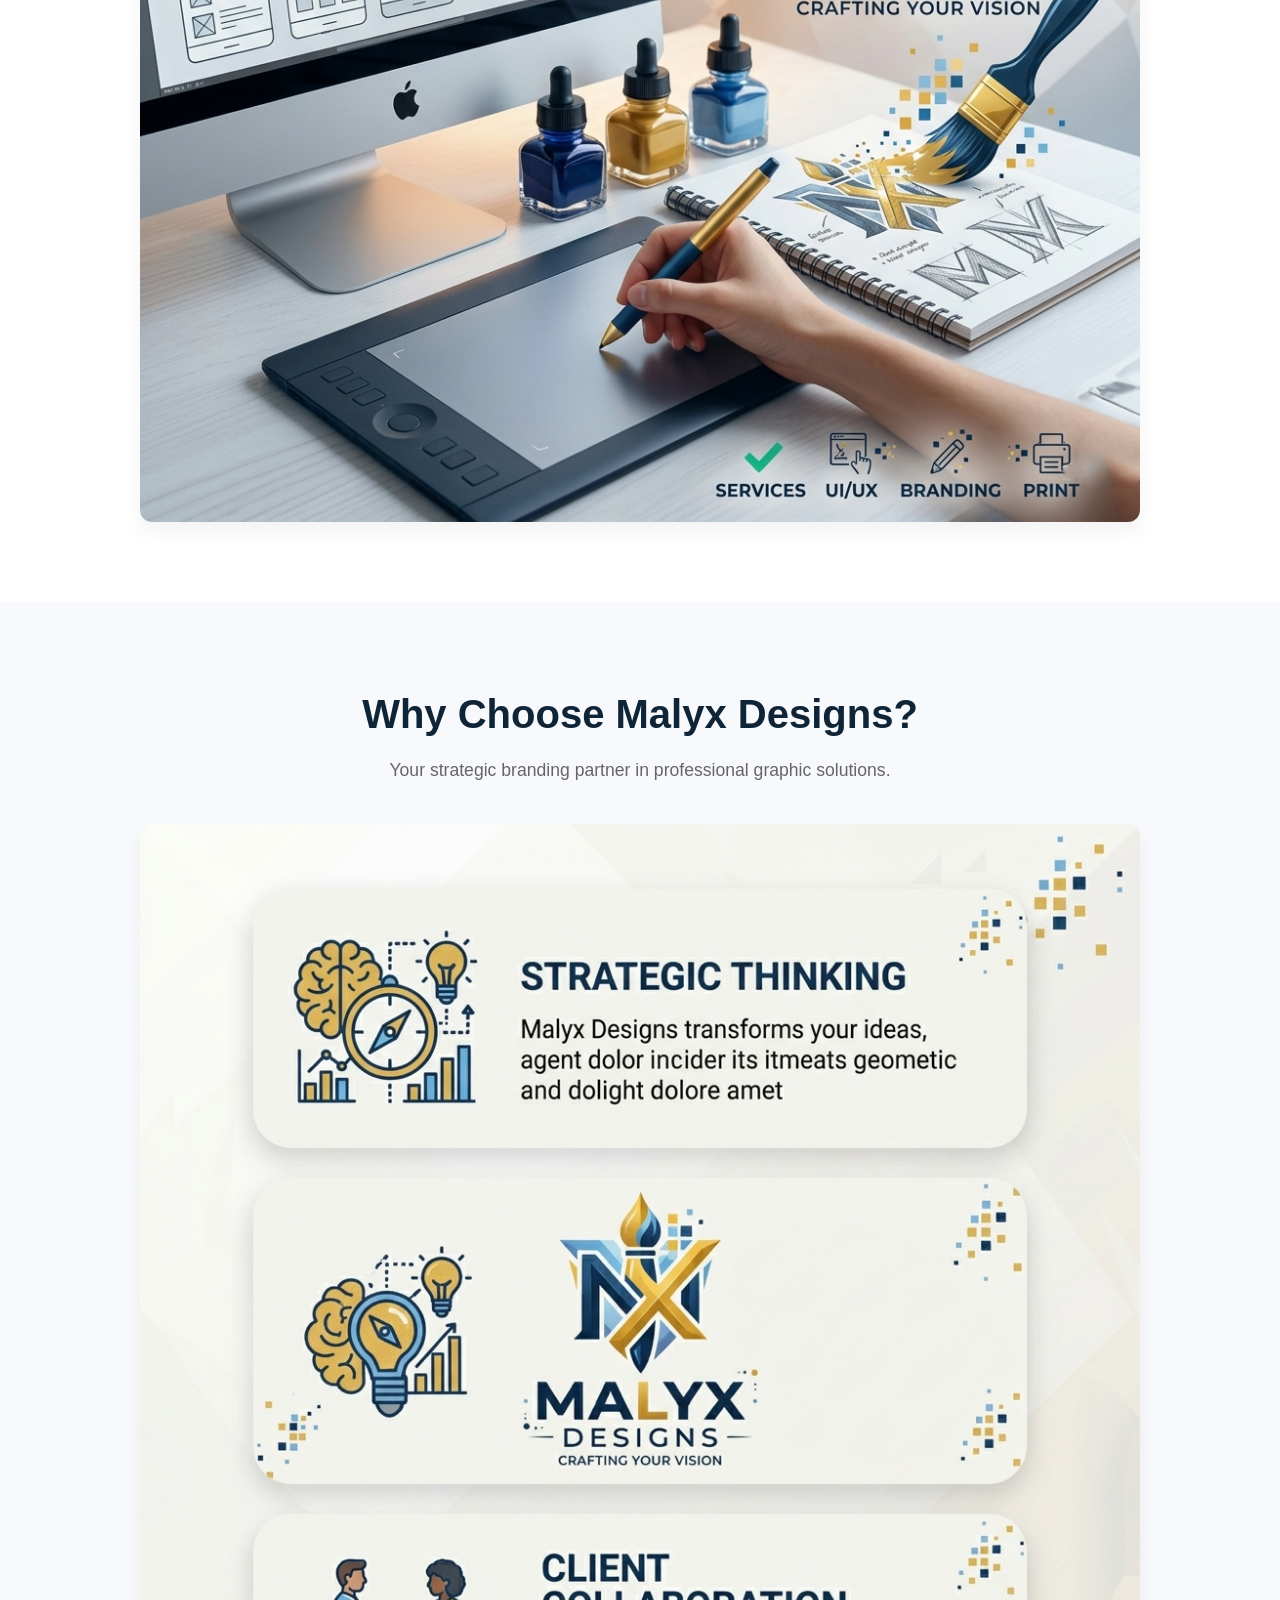
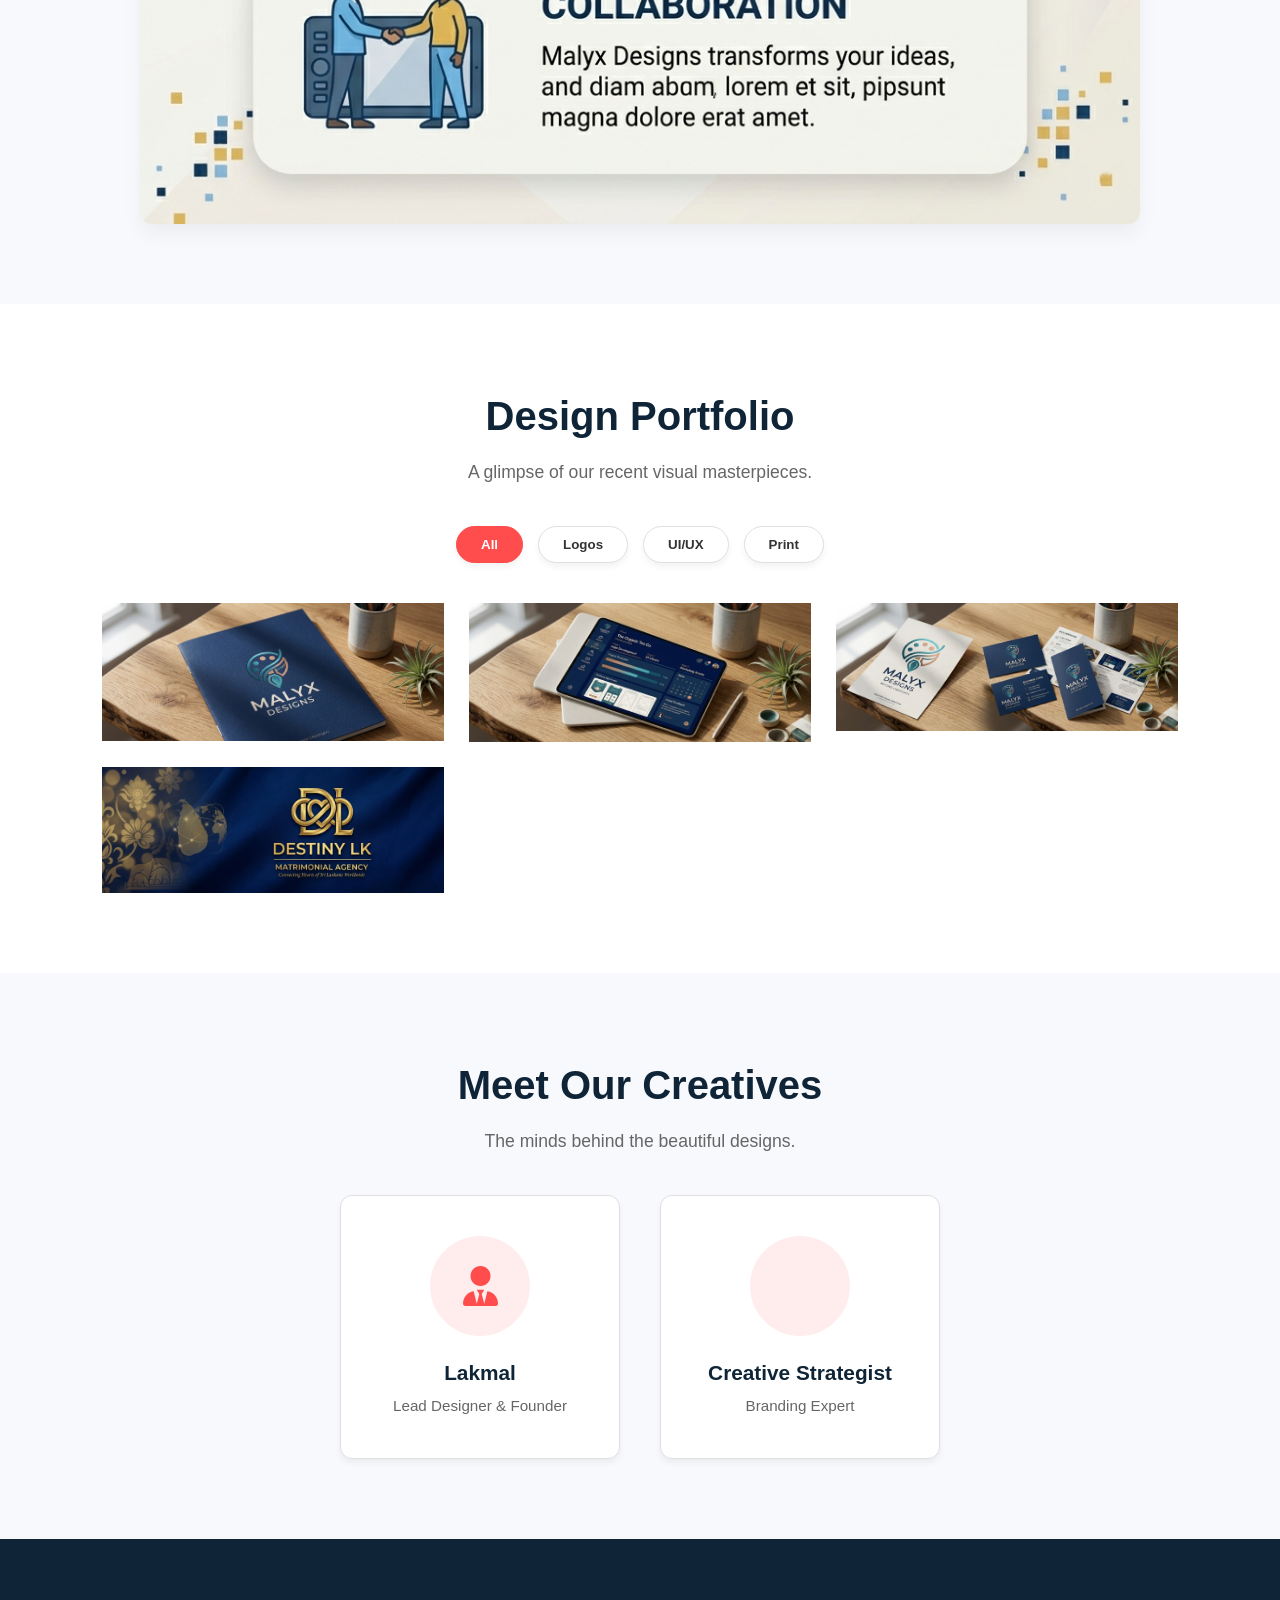
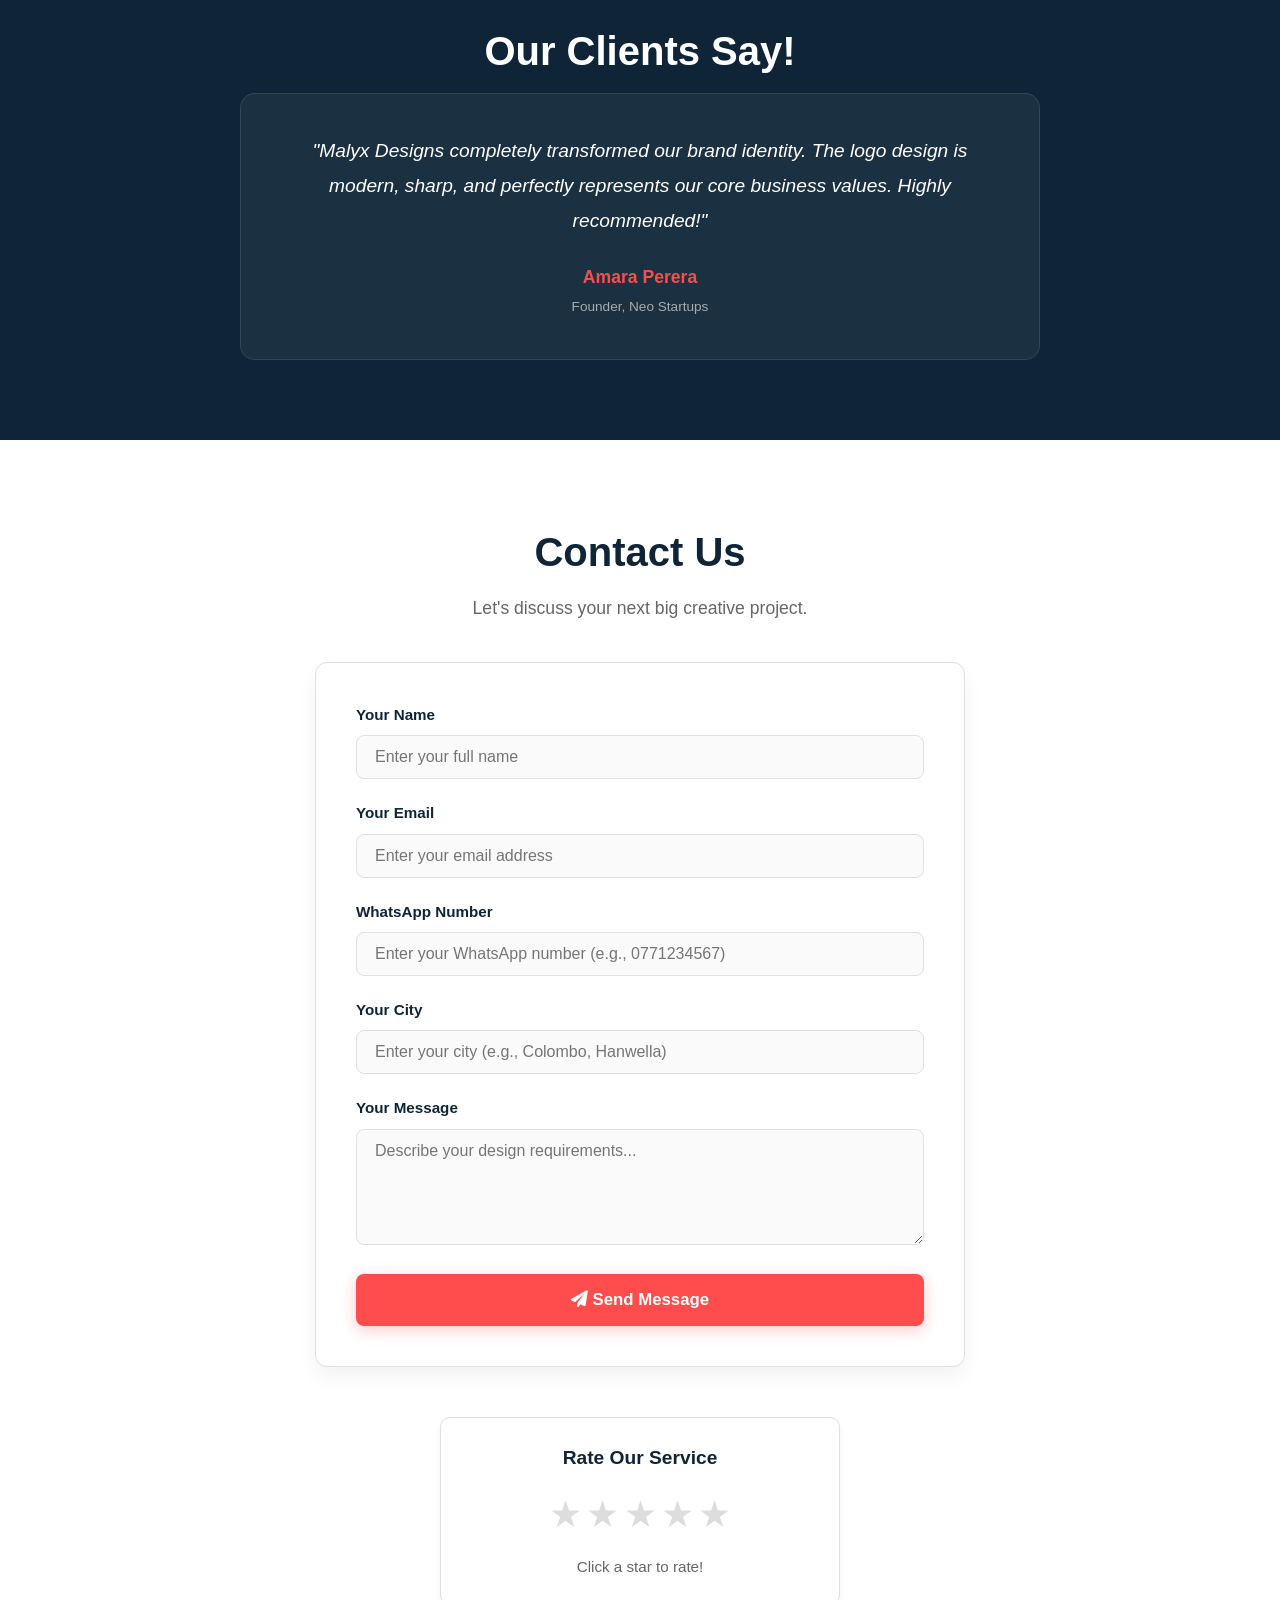
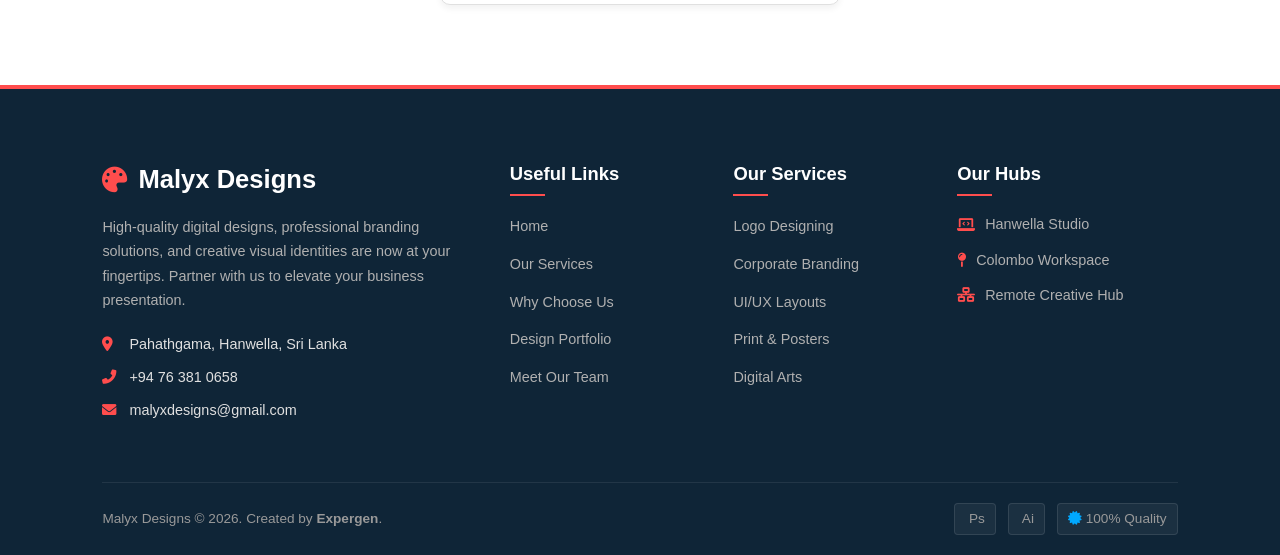
==== commit f3b5ebc1: "Add files via upload" ====
--- a/index.html
+++ b/index.html
@@ -15,6 +15,7 @@
     <link rel="stylesheet" href="style.css">
     <link rel="stylesheet" href="https://cdnjs.cloudflare.com/ajax/libs/font-awesome/6.0.0/css/all.min.css">
 </head>
+<script src="vesak.js"></script>
 <body class="light-mode">
 
     <header class="main-header">
--- a/style.css
+++ b/style.css
@@ -821,7 +821,7 @@
     transform: translateY(-3px);
 }
 
-/* Floating Social Icons Styling */
+/* Floating Social Icons Styling (දකුණු පැත්තට ගත් පසු) */
 .instagram-float, .tiktok-float, .facebook-float, .whatsapp-float {
     position: fixed;
     width: 50px;
@@ -837,10 +837,11 @@
     justify-content: center;
 }
 
-.instagram-float { bottom: 90px; left: 20px; background: #e1306c; }
-.tiktok-float { bottom: 150px; left: 20px; background: #000000; }
-.facebook-float { bottom: 210px; left: 20px; background: #1877f2; }
-.whatsapp-float { bottom: 30px; left: 20px; background: #25d366; font-size: 28px; }
+/* මෙන්න මෙතන තමයි left වෙනුවට right දැම්මේ */
+.instagram-float { bottom: 140px; right: 28px; background: #e1306c; }
+.tiktok-float { bottom: 200px; right: 28px; background: #000000; }
+.facebook-float { bottom: 260px; right: 28px; background: #1877f2; }
+.whatsapp-float { bottom: 80px; right: 28px; background: #25d366; font-size: 28px; }
 
 .instagram-float:hover, .tiktok-float:hover, .facebook-float:hover, .whatsapp-float:hover {
     transform: scale(1.1) translateY(-3px);
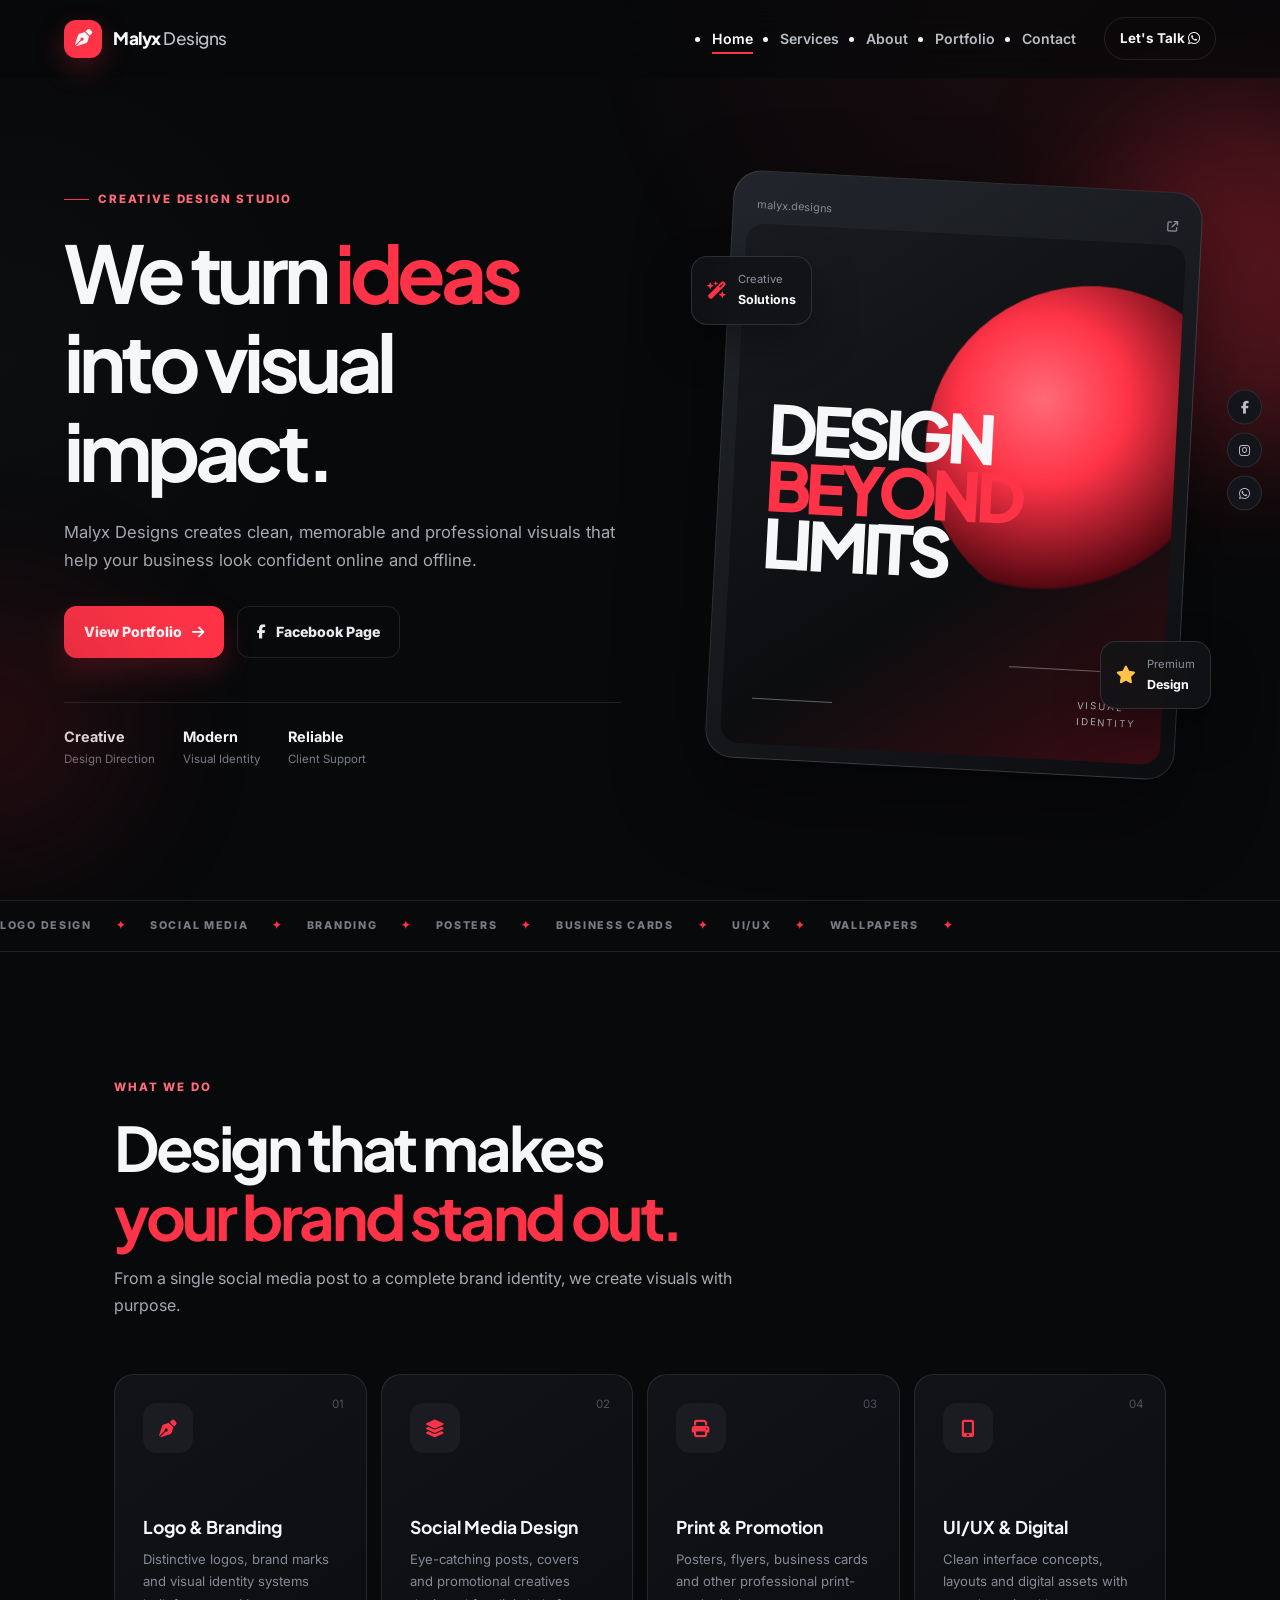
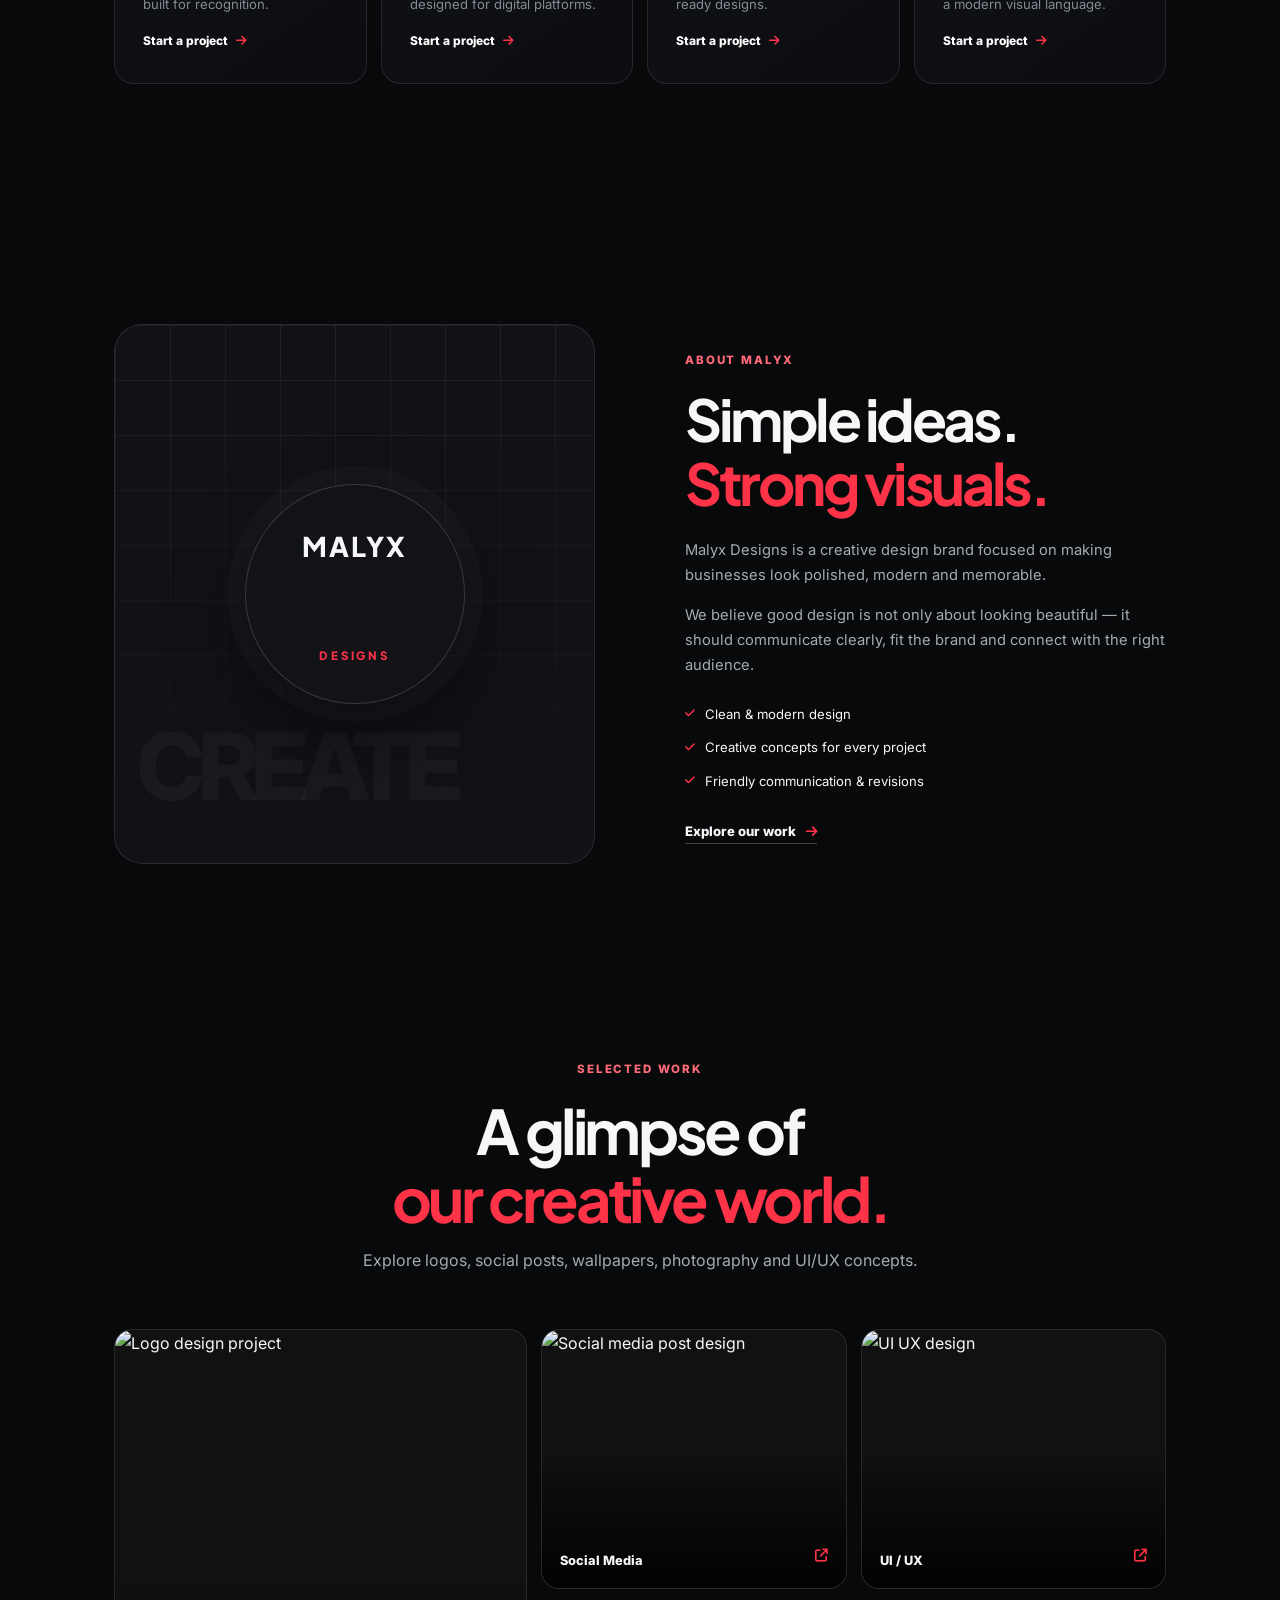
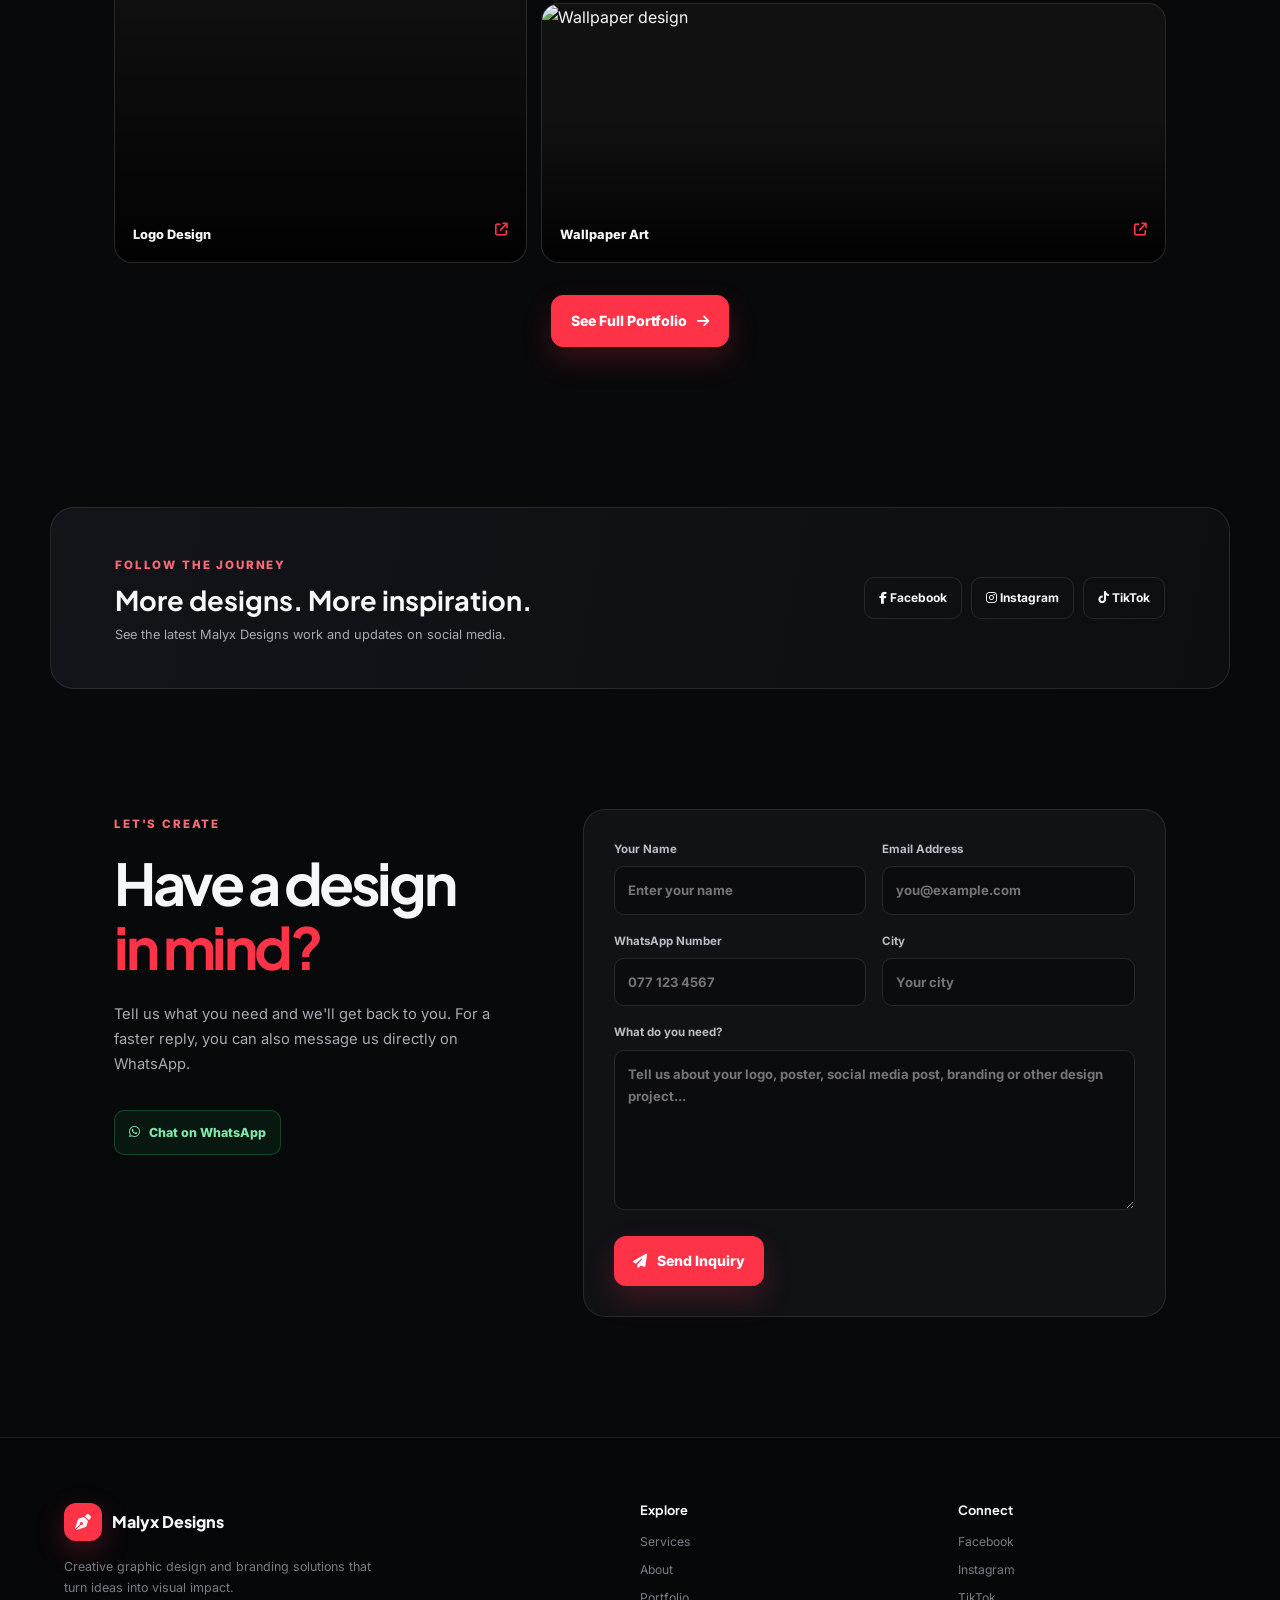
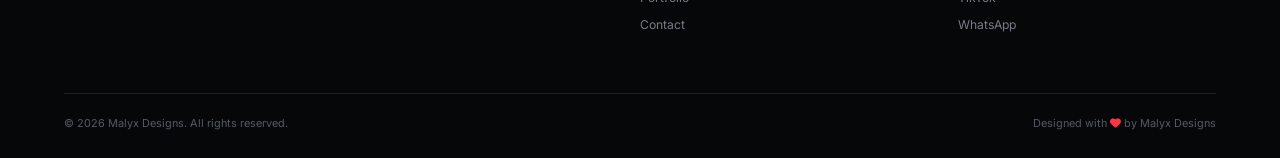
==== commit d074803d: "Add files via upload" ====
--- a/index.html
+++ b/index.html
@@ -1,282 +1,137 @@
-<!DOCTYPE html>
-<html lang="en">
-<head>
-    <meta charset="UTF-8">
-    <meta name="viewport" content="width=device-width, initial-scale=1.0">
-    <title>Malyx Designs | Beyond Creativity</title>
-
-    <meta name="description" content="Malyx Designs - Premium graphic design and corporate branding solutions in Sri Lanka. We specialize in luxury logos, UI/UX layouts, and professional digital assets.">
-    <meta name="keywords" content="Malyx Designs, Malyx, Graphic Design Sri Lanka, Logo Design Hanwella, Branding Sri Lanka, Web Design, Creative Studio">
-    <meta name="author" content="Malyx Designs">
-    <meta name="robots" content="index, follow">
-
-    <meta name="google-site-verification" content="hD7R61iTxRXETPzIl340Z4GN-SS3TlWXEuWO0jB1OuI" />
-
-    <link rel="stylesheet" href="style.css">
-    <link rel="stylesheet" href="https://cdnjs.cloudflare.com/ajax/libs/font-awesome/6.0.0/css/all.min.css">
-</head>
-<script src="vesak.js"></script>
-<body class="light-mode">
-
-    <header class="main-header">
-        <div class="logo-container">
-            <i class="fas fa-palette logo-icon"></i>
-            <span class="brand-name">Malyx Designs</span>
-        </div>
-        <nav class="navbar">
-            <ul class="nav-links" id="navLinks">
-                <li><a href="#home">Home</a></li>
-                <li><a href="#services">Services</a></li>
-                <li><a href="#about">About Us</a></li>
-                <li><a href="#portfolio">Portfolio</a></li>
-                <li><a href="#team">Our Team</a></li>
-                <li><a href="#testimonials">Testimonials</a></li>
-                <li><a href="#contact">Contact</a></li>
-            </ul>
-            <div class="menu-toggle" id="menuToggle">
-                <i class="fas fa-bars"></i>
-            </div>
-        </nav>
-    </header>
-
-    <section id="home" class="hero-section">
-    <div class="hero-container">
-        <div class="hero-content">
-            <h1 class="hero-title-main" id="typewriter-text"></h1>
-            <h2 class="hero-title-sub">With Malyx Designs</h2>
-            <p>Malyx Designs transforms your ideas into powerful visual masterpieces. From high-end logos to full-scale corporate branding, we build digital solutions that make your business stand out.</p>
-
-            <a href="portfolio.html" class="btn-primary">Explore Portfolio</a>
-        </div>
-        <div class="hero-image">
-                <img src="image_7.png" alt="Malyx Designs Hero Workspace">
-            </div>
-        </div>
-    
-    </section>
-    <section id="services" class="services-section">
-        <div class="services-header">
-            <h2 class="section-title">Our Creative Services</h2>
-            <p class="section-subtitle">We deliver premium design assets tailored for your business growth.</p>
-          
-
-        </div>
-
-       
-        <div class="web-image-wrapper">
-            <img src="image_8.png" alt="Malyx Designs Services Icons" class="clean-web-img">
-        </div>
-    </section>
-
-    <section id="about" class="about-section">
-        <h2 class="section-title">Why Choose Malyx Designs?</h2>
-        <p class="section-subtitle">Your strategic branding partner in professional graphic solutions.</p>
-        <div class="web-image-wrapper">
-            <img src="image_10.png" alt="Strategy, Creative Excellence and Consultation Cards" class="clean-web-img">
-        </div>
-    </section>
-
-    <section id="portfolio" class="portfolio-section">
-        <h2 class="section-title">Design Portfolio</h2>
-        <p class="section-subtitle">A glimpse of our recent visual masterpieces.</p>
-        
-        <div class="portfolio-filters">
-            <button class="filter-btn active" data-filter="all">All</button>
-            <button class="filter-btn" data-filter="logos">Logos</button>
-            <button class="filter-btn" data-filter="ui-ux">UI/UX</button>
-            <button class="filter-btn" data-filter="print">Print</button>
-        </div>
-
-        <div class="portfolio-grid">
-            <div class="portfolio-item" data-category="logos">
-                <img src="logo1.png" alt="Logo Design">
-            </div>
-            <div class="portfolio-item" data-category="ui-ux">
-                <img src="ui1.png" alt="UI/UX Showcase Layout">
-            </div>
-            <div class="portfolio-item" data-category="print">
-                <img src="print1.png" alt="Print Design">
-            </div>
-            <div class="portfolio-item" data-category="logos">
-                <img src="logo2.jpg" alt="Logo Design 2">
-            </div>
-        </div>
-    </section>
-
-    <section id="team" class="team-section">
-        <h2 class="section-title">Meet Our Creatives</h2>
-        <p class="section-subtitle">The minds behind the beautiful designs.</p>
-        <div class="team-grid">
-            <div class="team-card">
-                <div class="team-img-placeholder"><i class="fas fa-user-tie"></i></div>
-                <h3>Lakmal</h3>
-                <p>Lead Designer & Founder</p>
-            </div>
-            <div class="team-card">
-                <div class="team-img-placeholder"><i class="fas fa-user-nib"></i></div>
-                <h3>Creative Strategist</h3>
-                <p>Branding Expert</p>
-            </div>
-        </div>
-    </section>
-
-    <section id="testimonials" class="testimonials-section">
-        <h2 class="section-title">Our Clients Say!</h2>
-        <div class="testimonial-container">
-            <div class="testimonial-card">
-                <p class="client-text">"Malyx Designs completely transformed our brand identity. The logo design is modern, sharp, and perfectly represents our core business values. Highly recommended!"</p>
-                <div class="client-info">
-                    <h4>Amara Perera</h4>
-                    <span>Founder, Neo Startups</span>
-                </div>
-            </div>
-        </div>
-    </section>
-    
-    <section id="contact" class="contact-section">
-        <div class="contact-heading-wrapper">
-            <h2 class="section-title">Contact Us</h2>
-            <p class="section-subtitle">Let's discuss your next big creative project.</p>
-        </div>
-        
-        <div class="contact-container">
-            <form id="contactForm" class="contact-form" action="https://api.web3forms.com/submit" method="POST" novalidate>
-                <input type="hidden" name="access_key" value="8e00e8cb-0db4-4b0e-8850-7a188cf40bfc">
-
-                <div class="form-group">
-                    <label for="name">Your Name</label>
-                    <input type="text" id="name" name="name" placeholder="Enter your full name">
-                    <span class="error-msg" id="nameError">Name is required</span>
-                </div>
-                
-                <div class="form-group">
-                    <label for="email">Your Email</label>
-                    <input type="email" id="email" name="email" placeholder="Enter your email address">
-                    <span class="error-msg" id="emailError">Please enter a valid email</span>
-                </div>
-
-                <div class="form-group">
-                    <label for="whatsapp">WhatsApp Number</label>
-                    <input type="tel" id="whatsapp" name="whatsapp" placeholder="Enter your WhatsApp number (e.g., 0771234567)">
-                    <span class="error-msg" id="whatsappError">Please enter a valid phone number</span>
-                </div>
-
-                <div class="form-group">
-                    <label for="city">Your City</label>
-                    <input type="text" id="city" name="city" placeholder="Enter your city (e.g., Colombo, Hanwella)">
-                    <span class="error-msg" id="cityError">City is required</span>
-                </div>
-                
-                <div class="form-group">
-                    <label for="message">Your Message</label>
-                    <textarea id="message" name="message" rows="5" placeholder="Describe your design requirements..."></textarea>
-                    <span class="error-msg" id="messageError">Message cannot be empty</span>
-                </div>
-                
-                <button type="submit" class="btn-primary form-btn">
-                    <i class="fas fa-paper-plane"></i> Send Message
-                </button>
-                
-                <div class="success-box" id="successBox">
-                    <i class="fas fa-check-circle"></i> Thank you! Your message has been sent successfully.
-                </div>
-            </form>
-        </div>
-
-        <div class="rating-container">
-            <h3>Rate Our Service</h3>
-            <div class="stars">
-                <span class="star" data-value="1">★</span>
-                <span class="star" data-value="2">★</span>
-                <span class="star" data-value="3">★</span>
-                <span class="star" data-value="4">★</span>
-                <span class="star" data-value="5">★</span>
-            </div>
-            <p id="rating-text">Click a star to rate!</p>
-        </div>
-    </section>
-
-    <footer class="main-footer">
-        <div class="footer-container">
-            <div class="footer-col brand-col">
-                <div class="footer-logo">
-                    <i class="fas fa-palette"></i>
-                    <span>Malyx Designs</span>
-                </div>
-                <p class="brand-desc">High-quality digital designs, professional branding solutions, and creative visual identities are now at your fingertips. Partner with us to elevate your business presentation.</p>
-                <ul class="contact-info-list">
-                    <li><i class="fas fa-map-marker-alt"></i> Pahathgama, Hanwella, Sri Lanka</li>
-                    <li><i class="fas fa-phone-alt"></i> +94 76 381 0658</li>
-                    <li><i class="fas fa-envelope"></i> malyxdesigns@gmail.com</li>
-                </ul>
-            </div>
-
-            <div class="footer-col">
-                <h3>Useful Links</h3>
-                <ul class="footer-links">
-                    <li><a href="#home">Home</a></li>
-                    <li><a href="#services">Our Services</a></li>
-                    <li><a href="#about">Why Choose Us</a></li>
-                    <li><a href="#portfolio">Design Portfolio</a></li>
-                    <li><a href="#team">Meet Our Team</a></li>
-                </ul>
-            </div>
-
-            <div class="footer-col">
-                <h3>Our Services</h3>
-                <ul class="footer-links">
-                    <li><a href="#services">Logo Designing</a></li>
-                    <li><a href="#services">Corporate Branding</a></li>
-                    <li><a href="#services">UI/UX Layouts</a></li>
-                    <li><a href="#services">Print & Posters</a></li>
-                    <li><a href="#services">Digital Arts</a></li>
-                </ul>
-            </div>
-
-            <div class="footer-col">
-                <h3>Our Hubs</h3>
-                <ul class="footer-links hubs-list">
-                    <li><i class="fas fa-laptop-code"></i> Hanwella Studio</li>
-                    <li><i class="fas fa-map-pin"></i> Colombo Workspace</li>
-                    <li><i class="fas fa-network-wired"></i> Remote Creative Hub</li>
-                </ul>
-            </div>
-        </div>
-
-        <div class="footer-bottom">
-            <div class="bottom-container">
-                <p class="copy-text">Malyx Designs &copy; 2026. Created by <strong>Expergen</strong>.</p>
-                <div class="design-badges">
-                    <span title="Adobe Photoshop"><i class="fab fa-adobe"></i> Ps</span>
-                    <span title="Adobe Illustrator"><i class="fab fa-adobe"></i> Ai</span>
-                    <span title="Premium Quality"><i class="fas fa-certificate"></i> 100% Quality</span>
-                </div>
-            </div>
-        </div>
-    </footer>
-
-    <button id="backToTop" class="back-to-top">
-        <i class="fas fa-arrow-up"></i>
-    </button>
-
-    <a href="https://www.instagram.com/malyx.designs/" class="instagram-float" target="_blank" rel="noopener noreferrer">
-        <i class="fab fa-instagram my-float"></i>
-    </a>
-    <a href="https://www.tiktok.com/@malyxdesigns" class="tiktok-float" target="_blank" rel="noopener noreferrer">
-        <i class="fab fa-tiktok my-float"></i>
-    </a>
-    <a href="https://www.facebook.com/share/1NKnHk1BSc/" class="facebook-float" target="_blank" rel="noopener noreferrer">
-        <i class="fab fa-facebook-f my-float"></i>
-    </a>
-    <a href="https://wa.me/+94763810658" class="whatsapp-float" target="_blank" rel="noopener noreferrer">
-        <i class="fab fa-whatsapp my-float"></i>
-    </a>
-
-    <div id="lightbox" class="lightbox">
-        <span class="lightbox-close">&times;</span>
-        <img class="lightbox-content" id="lightboxImg" src="" alt="Enlarged Design">
-    </div>
-
-    <script src="script.js"></script>
-</body>
-</html>+<!DOCTYPE html>
+<html lang="en">
+<head>
+  <meta charset="UTF-8">
+  <meta name="viewport" content="width=device-width, initial-scale=1.0">
+  <title>Malyx Designs | Creative Graphic Design Studio</title>
+  <meta name="description" content="Malyx Designs creates modern logos, social media posts, posters, business cards, wallpapers and UI/UX designs for brands and businesses.">
+  <meta name="keywords" content="Malyx Designs, graphic design Sri Lanka, logo design, poster design, social media design, branding">
+  <meta name="author" content="Malyx Designs">
+  <meta name="robots" content="index, follow">
+  <meta name="google-site-verification" content="hD7R61iTxRXETPzIl340Z4GN-SS3TlWXEuWO0jB1OuI">
+  <meta property="og:title" content="Malyx Designs | Beyond Creativity">
+  <meta property="og:description" content="Creative graphic design and branding solutions by Malyx Designs.">
+  <meta property="og:type" content="website">
+  <link rel="stylesheet" href="style.css">
+  <link rel="preconnect" href="https://fonts.googleapis.com">
+  <link rel="preconnect" href="https://fonts.gstatic.com" crossorigin>
+  <link href="https://fonts.googleapis.com/css2?family=Inter:wght@400;500;600;700;800&family=Plus+Jakarta+Sans:wght@600;700;800&display=swap" rel="stylesheet">
+  <link rel="stylesheet" href="https://cdnjs.cloudflare.com/ajax/libs/font-awesome/6.5.2/css/all.min.css">
+</head>
+<body>
+  <div class="scroll-progress" id="scrollProgress"></div>
+
+  <header class="main-header" id="header">
+    <a class="logo-container" href="#home" aria-label="Malyx Designs home">
+      <span class="logo-mark"><i class="fa-solid fa-pen-nib"></i></span>
+      <span class="brand-name">Malyx<span> Designs</span></span>
+    </a>
+
+    <nav class="navbar" aria-label="Main navigation">
+      <ul class="nav-links" id="navLinks">
+        <li><a class="active" href="#home">Home</a></li>
+        <li><a href="#services">Services</a></li>
+        <li><a href="#about">About</a></li>
+        <li><a href="portfolio.html">Portfolio</a></li>
+        <li><a href="#contact">Contact</a></li>
+      </ul>
+      <a class="nav-cta" href="https://wa.me/94763810658" target="_blank" rel="noopener">Let's Talk <i class="fa-brands fa-whatsapp"></i></a>
+      <button class="menu-toggle" id="menuToggle" aria-label="Open menu" aria-expanded="false"><i class="fa-solid fa-bars"></i></button>
+    </nav>
+  </header>
+
+  <main>
+    <section id="home" class="hero-section">
+      <div class="hero-glow glow-one"></div>
+      <div class="hero-glow glow-two"></div>
+      <div class="hero-container">
+        <div class="hero-content reveal">
+          <div class="eyebrow"><span></span> CREATIVE DESIGN STUDIO</div>
+          <h1>We turn <em>ideas</em><br>into visual impact.</h1>
+          <p>Malyx Designs creates clean, memorable and professional visuals that help your business look confident online and offline.</p>
+          <div class="hero-actions">
+            <a href="portfolio.html" class="btn-primary">View Portfolio <i class="fa-solid fa-arrow-right"></i></a>
+            <a href="https://www.facebook.com/profile.php?id=61589764742949" target="_blank" rel="noopener" class="btn-ghost"><i class="fa-brands fa-facebook-f"></i> Facebook Page</a>
+          </div>
+          <div class="hero-proof">
+            <div><strong>Creative</strong><span>Design Direction</span></div>
+            <div><strong>Modern</strong><span>Visual Identity</span></div>
+            <div><strong>Reliable</strong><span>Client Support</span></div>
+          </div>
+        </div>
+
+        <div class="hero-visual reveal reveal-delay">
+          <div class="visual-frame">
+            <div class="frame-top"><span>malyx.designs</span><i class="fa-solid fa-arrow-up-right-from-square"></i></div>
+            <div class="visual-art">
+              <div class="art-circle"></div>
+              <div class="art-text">DESIGN<br><span>BEYOND</span><br>LIMITS</div>
+              <div class="art-line line-a"></div><div class="art-line line-b"></div>
+              <div class="art-tag">VISUAL<br>IDENTITY</div>
+            </div>
+          </div>
+          <div class="floating-card card-top"><i class="fa-solid fa-wand-magic-sparkles"></i><span>Creative<br><b>Solutions</b></span></div>
+          <div class="floating-card card-bottom"><i class="fa-solid fa-star"></i><span>Premium<br><b>Design</b></span></div>
+        </div>
+      </div>
+    </section>
+
+    <section class="marquee-strip" aria-label="Services">
+      <div>LOGO DESIGN <b>✦</b> SOCIAL MEDIA <b>✦</b> BRANDING <b>✦</b> POSTERS <b>✦</b> BUSINESS CARDS <b>✦</b> UI/UX <b>✦</b> WALLPAPERS <b>✦</b></div>
+    </section>
+
+    <section id="services" class="section services-section">
+      <div class="section-heading reveal"><span class="section-kicker">WHAT WE DO</span><h2>Design that makes<br><span>your brand stand out.</span></h2><p>From a single social media post to a complete brand identity, we create visuals with purpose.</p></div>
+      <div class="services-grid">
+        <article class="service-card reveal"><div class="service-number">01</div><div class="service-icon"><i class="fa-solid fa-pen-nib"></i></div><h3>Logo & Branding</h3><p>Distinctive logos, brand marks and visual identity systems built for recognition.</p><a href="#contact">Start a project <i class="fa-solid fa-arrow-right"></i></a></article>
+        <article class="service-card reveal reveal-delay"><div class="service-number">02</div><div class="service-icon"><i class="fa-solid fa-layer-group"></i></div><h3>Social Media Design</h3><p>Eye-catching posts, covers and promotional creatives designed for digital platforms.</p><a href="#contact">Start a project <i class="fa-solid fa-arrow-right"></i></a></article>
+        <article class="service-card reveal"><div class="service-number">03</div><div class="service-icon"><i class="fa-solid fa-print"></i></div><h3>Print & Promotion</h3><p>Posters, flyers, business cards and other professional print-ready designs.</p><a href="#contact">Start a project <i class="fa-solid fa-arrow-right"></i></a></article>
+        <article class="service-card reveal reveal-delay"><div class="service-number">04</div><div class="service-icon"><i class="fa-solid fa-mobile-screen-button"></i></div><h3>UI/UX & Digital</h3><p>Clean interface concepts, layouts and digital assets with a modern visual language.</p><a href="#contact">Start a project <i class="fa-solid fa-arrow-right"></i></a></article>
+      </div>
+    </section>
+
+    <section id="about" class="section about-section">
+      <div class="about-visual reveal"><div class="about-badge">MALYX<br><span>DESIGNS</span></div><div class="about-grid"></div><div class="about-word">CREATE</div></div>
+      <div class="about-copy reveal reveal-delay"><span class="section-kicker">ABOUT MALYX</span><h2>Simple ideas.<br><span>Strong visuals.</span></h2><p>Malyx Designs is a creative design brand focused on making businesses look polished, modern and memorable.</p><p>We believe good design is not only about looking beautiful — it should communicate clearly, fit the brand and connect with the right audience.</p><div class="about-points"><div><i class="fa-solid fa-check"></i><span>Clean & modern design</span></div><div><i class="fa-solid fa-check"></i><span>Creative concepts for every project</span></div><div><i class="fa-solid fa-check"></i><span>Friendly communication & revisions</span></div></div><a href="portfolio.html" class="text-link">Explore our work <i class="fa-solid fa-arrow-right"></i></a></div>
+    </section>
+
+    <section id="portfolio" class="section portfolio-preview">
+      <div class="section-heading centered reveal"><span class="section-kicker">SELECTED WORK</span><h2>A glimpse of<br><span>our creative world.</span></h2><p>Explore logos, social posts, wallpapers, photography and UI/UX concepts.</p></div>
+      <div class="mini-grid">
+        <a class="mini-card tall reveal" href="portfolio.html"><img src="portfolio photo/2.jpg" alt="Logo design project"><span>Logo Design <i class="fa-solid fa-arrow-up-right-from-square"></i></span></a>
+        <a class="mini-card reveal" href="portfolio.html"><img src="portfolio photo/Untitled-1.jpg" alt="Social media post design"><span>Social Media <i class="fa-solid fa-arrow-up-right-from-square"></i></span></a>
+        <a class="mini-card reveal reveal-delay" href="portfolio.html"><img src="portfolio photo/Screenshot 2026-05-20 155240.png" alt="UI UX design"><span>UI / UX <i class="fa-solid fa-arrow-up-right-from-square"></i></span></a>
+        <a class="mini-card wide reveal" href="portfolio.html"><img src="portfolio photo/amoled_colorful_leaves_aae9da4a_2e3b_4034_90f3.png" alt="Wallpaper design"><span>Wallpaper Art <i class="fa-solid fa-arrow-up-right-from-square"></i></span></a>
+      </div>
+      <div class="center-action"><a href="portfolio.html" class="btn-primary">See Full Portfolio <i class="fa-solid fa-arrow-right"></i></a></div>
+    </section>
+
+    <section class="social-banner reveal">
+      <div><span class="section-kicker">FOLLOW THE JOURNEY</span><h2>More designs. More inspiration.</h2><p>See the latest Malyx Designs work and updates on social media.</p></div>
+      <div class="social-buttons"><a href="https://www.facebook.com/profile.php?id=61589764742949" target="_blank" rel="noopener"><i class="fa-brands fa-facebook-f"></i> Facebook</a><a href="https://www.instagram.com/malyx.designs/" target="_blank" rel="noopener"><i class="fa-brands fa-instagram"></i> Instagram</a><a href="https://www.tiktok.com/@malyxdesigns" target="_blank" rel="noopener"><i class="fa-brands fa-tiktok"></i> TikTok</a></div>
+    </section>
+
+    <section id="contact" class="section contact-section">
+      <div class="contact-intro reveal"><span class="section-kicker">LET'S CREATE</span><h2>Have a design<br><span>in mind?</span></h2><p>Tell us what you need and we'll get back to you. For a faster reply, you can also message us directly on WhatsApp.</p><a class="contact-whatsapp" href="https://wa.me/94763810658" target="_blank" rel="noopener"><i class="fa-brands fa-whatsapp"></i> Chat on WhatsApp</a></div>
+      <form id="contactForm" class="contact-form reveal reveal-delay" action="https://api.web3forms.com/submit" method="POST" novalidate>
+        <input type="hidden" name="access_key" value="8e00e8cb-0db4-4b0e-8850-7a188cf40bfc">
+        <input type="hidden" name="subject" value="New Malyx Designs Project Inquiry">
+        <input type="hidden" name="from_name" value="Malyx Designs Website">
+        <div class="form-row"><label>Your Name<input id="name" name="name" type="text" placeholder="Enter your name"><small id="nameError">Please enter your name.</small></label><label>Email Address<input id="email" name="email" type="email" placeholder="you@example.com"><small id="emailError">Please enter a valid email.</small></label></div>
+        <div class="form-row"><label>WhatsApp Number<input id="whatsapp" name="whatsapp" type="tel" placeholder="077 123 4567"><small id="whatsappError">Please enter a valid WhatsApp number.</small></label><label>City<input id="city" name="city" type="text" placeholder="Your city"><small id="cityError">Please enter your city.</small></label></div>
+        <label>What do you need?<textarea id="message" name="message" rows="6" placeholder="Tell us about your logo, poster, social media post, branding or other design project..."></textarea><small id="messageError">Please enter your message.</small></label>
+        <button class="btn-primary form-btn" type="submit"><i class="fa-solid fa-paper-plane"></i> Send Inquiry</button><div class="success-box" id="successBox"><i class="fa-solid fa-circle-check"></i> Message sent successfully. Thank you!</div>
+      </form>
+    </section>
+  </main>
+
+  <footer class="main-footer">
+    <div class="footer-main"><div><a class="footer-logo" href="#home"><span class="logo-mark"><i class="fa-solid fa-pen-nib"></i></span> Malyx Designs</a><p>Creative graphic design and branding solutions that turn ideas into visual impact.</p></div><div><h3>Explore</h3><a href="#services">Services</a><a href="#about">About</a><a href="portfolio.html">Portfolio</a><a href="#contact">Contact</a></div><div><h3>Connect</h3><a href="https://www.facebook.com/profile.php?id=61589764742949" target="_blank" rel="noopener">Facebook</a><a href="https://www.instagram.com/malyx.designs/" target="_blank" rel="noopener">Instagram</a><a href="https://www.tiktok.com/@malyxdesigns" target="_blank" rel="noopener">TikTok</a><a href="https://wa.me/94763810658" target="_blank" rel="noopener">WhatsApp</a></div></div>
+    <div class="footer-bottom"><span>© 2026 Malyx Designs. All rights reserved.</span><span>Designed with <i class="fa-solid fa-heart"></i> by Malyx Designs</span></div>
+  </footer>
+
+  <button id="backToTop" class="back-to-top" aria-label="Back to top"><i class="fa-solid fa-arrow-up"></i></button>
+  <div class="floating-socials"><a class="fb" href="https://www.facebook.com/profile.php?id=61589764742949" target="_blank" rel="noopener" aria-label="Facebook"><i class="fa-brands fa-facebook-f"></i></a><a class="ig" href="https://www.instagram.com/malyx.designs/" target="_blank" rel="noopener" aria-label="Instagram"><i class="fa-brands fa-instagram"></i></a><a class="wa" href="https://wa.me/94763810658" target="_blank" rel="noopener" aria-label="WhatsApp"><i class="fa-brands fa-whatsapp"></i></a></div>
+  <script src="script.js"></script>
+</body>
+</html>
--- a/style.css
+++ b/style.css
@@ -1,1086 +1,5 @@
-/* ==========================================
-   1. CORE VARIABLES & RESET CONFIGS
-   ========================================== */
-:root {
-    --primary-color: #ff4d4d;
-    --secondary-color: #0f2537; /* කළු වෙනුවට තද වෘත්තීය නිල් පැහැයක් */
-    --dark-bg: #f7f9fc;         /* පසුබිම ලා පැහැයට වෙනස් කළා */
-    --light-bg: #ffffff;        /* ප්‍රධාන පසුබිම සුදු පැහැයට වෙනස් කළා */
-    --text-color: #333333;      /* කියවීමට පහසු තද අකුරු */
-    --text-light: #ffffff;
-    --text-muted: #666666;
-    --card-bg: #ffffff;
-    --border-color: #e0e0e0;
-    --transition-fast: all 0.3s ease;
-    --box-shadow-sm: 0 4px 6px rgba(0, 0, 0, 0.05);
-    --box-shadow-md: 0 10px 20px rgba(0, 0, 0, 0.05);
-}
-
-* {
-    margin: 0;
-    padding: 0;
-    box-sizing: border-box;
-}
-
-html {
-    scroll-behavior: smooth;
-    font-family: 'Segoe UI', Tahoma, Geneva, Verdana, sans-serif;
-    color: var(--text-color);
-    background-color: var(--light-bg);
-}
-
-body {
-    line-height: 1.6;
-    overflow-x: hidden;
-    background-color: var(--light-bg);
-}
-
-a {
-    text-decoration: none;
-    color: inherit;
-    transition: var(--transition-fast);
-}
-
-ul {
-    list-style: none;
-}
-
-img {
-    max-width: 100%;
-    height: auto;
-    display: block;
-}
-
-/* ==========================================
-   2. REUSABLE COMPONENTS & BUTTONS
-   ========================================== */
-.section-title {
-    font-size: 2.5rem;
-    text-align: center;
-    margin-bottom: 10px;
-    color: var(--secondary-color);
-    font-weight: 700;
-}
-
-.section-subtitle {
-    text-align: center;
-    color: var(--text-muted);
-    margin-bottom: 40px;
-    font-size: 1.1rem;
-}
-
-.btn-primary {
-    display: inline-block;
-    background-color: var(--primary-color);
-    color: var(--text-light);
-    padding: 12px 30px;
-    border-radius: 30px;
-    font-weight: 600;
-    border: 2px solid transparent;
-    cursor: pointer;
-    box-shadow: 0 4px 15px rgba(255, 77, 77, 0.3);
-    transition: var(--transition-fast);
-}
-
-.btn-primary:hover {
-    background-color: transparent;
-    color: var(--primary-color);
-    border-color: var(--primary-color);
-    transform: translateY(-3px);
-    box-shadow: 0 6px 20px rgba(255, 77, 77, 0.4);
-}
-
-/* ==========================================
-   3. MAIN HEADER & NAVIGATION
-   ========================================== */
-.main-header {
-    position: fixed;
-    top: 0;
-    left: 0;
-    width: 100%;
-    background-color: rgba(255, 255, 255, 0.95); /* Header එක සුදු පැහැයට හැරෙව්වා */
-    padding: 15px 8%;
-    display: flex;
-    justify-content: space-between;
-    align-items: center;
-    z-index: 1000;
-    box-shadow: 0 2px 10px rgba(0,0,0,0.05);
-    backdrop-filter: blur(10px);
-}
-
-.nav-links a {
-    color: #444444; /* කළු/අළු අකුරු ලා පසුබිමට ගැළපෙන ලෙස */
-    font-weight: 500;
-    font-size: 1rem;
-    padding: 5px 0;
-    position: relative;
-    display: inline-flex;  
-    align-items: center;   
-}
-
-.logo-container {
-    display: flex;
-    align-items: center;
-    gap: 10px;
-    color: var(--secondary-color); /* ලෝගෝ අකුරු තද පැහැයට */
-}
-
-.logo-icon {
-    font-size: 1.8rem;
-    color: var(--primary-color);
-}
-
-/* ==========================================
-   THEME SWITCHER DROPDOWN STYLES
-   ========================================== */
-.theme-switcher {
-    position: relative;
-    display: inline-block;
-    margin-left: 20px;
-}
-
-.theme-btn {
-    background: #f0f2f5;
-    border: 1px solid var(--border-color);
-    color: var(--secondary-color);
-    padding: 8px 12px;
-    border-radius: 50%;
-    cursor: pointer;
-    font-size: 1rem;
-    transition: all 0.3s ease;
-}
-
-.theme-btn:hover {
-    background: #ff4d4d;
-    color: #fff;
-    border-color: #ff4d4d;
-}
-
-.theme-dropdown {
-    position: absolute;
-    top: 45px; 
-    right: 0;
-    background: #ffffff;
-    border: 1px solid var(--border-color);
-    border-radius: 8px;
-    padding: 5px 0;
-    list-style: none;
-    width: 120px;
-    display: none; 
-    box-shadow: 0 5px 15px rgba(0,0,0,0.08);
-    z-index: 1000;
-}
-
-.theme-dropdown.show { 
-    display: block; 
-}
-
-.theme-dropdown li {
-    padding: 10px 15px;
-    color: var(--text-color);
-    cursor: pointer;
-    font-size: 0.9rem;
-    display: flex;
-    align-items: center;
-    gap: 8px;
-    transition: all 0.2s ease;
-}
-
-.theme-dropdown li:hover, 
-.theme-dropdown li.active-theme {
-    background: #ff4d4d;
-    color: #fff;
-}
-
-/* ==========================================
-   4. HERO SECTION (WELCOME AREA)
-   ========================================== */
-.hero-section {
-    min-height: 100vh;
-    background-color: var(--dark-bg) !important; /* කළු වෙනුවට ලස්සන ලා පසුබිමක් */
-    color: var(--text-color); /* අකුරු තද පැහැයට */
-    display: flex;
-    align-items: center;
-    padding: 100px 8% 60px 8%;
-}
-
-.brand-name {
-    font-size: 1.5rem;
-    font-weight: 700;
-    letter-spacing: 0.5px;
-    color: var(--secondary-color);
-}
-
-.navbar {
-    display: flex;
-    align-items: center;
-}
-
-.nav-links {
-    display: flex;
-    gap: 30px;
-}
-
-.nav-links a:hover,
-.nav-links a.active {
-    color: var(--primary-color);
-}
-
-.nav-links a::after {
-    content: '';
-    position: absolute;
-    bottom: 0;
-    left: 0;
-    width: 0;
-    height: 2px;
-    background-color: var(--primary-color);
-    transition: var(--transition-fast);
-}
-
-.nav-links a:hover::after,
-.nav-links a.active::after {
-    width: 100%;
-}
-
-.menu-toggle {
-    display: none;
-    color: var(--secondary-color);
-    font-size: 1.5rem;
-    cursor: pointer;
-}
-
-.hero-container {
-    display: grid;
-    grid-template-columns: 1fr 1fr;
-    gap: 50px;
-    align-items: center;
-    max-width: 1200px;
-    margin: 0 auto;
-    width: 100%;
-}
-
-.hero-content h1 {
-    font-size: 3.2rem;
-    font-weight: 800;
-    line-height: 1.2;
-    min-height: 4rem;
-    color: var(--secondary-color);
-}
-
-.hero-content h1 {
-    font-size: 3.2rem;
-    font-weight: 800;
-    line-height: 1.2;
-    color: var(--secondary-color);
-    margin-bottom: 10px;
-    display: block; /* වැකිය සාමාන්‍ය පරිදි ස්ථාවරව තියාගන්න */
-}
-
-/* 🎯 දැන් මේ Animation එක ක්‍රියාත්මක වෙන්නේ අග තියෙන ඉරට විතරයි */
-.typing-cursor {
-    color: #ff4d4d; /* Cursor එකේ පාට (Malyx රතු) */
-    font-weight: 300;
-    margin-left: 5px;
-    display: inline-block;
-    animation: cursor-blink 0.7s infinite;
-}
-
-/* 🎯 Cursor එක විතරක් පෙනි පෙනි නැතිවෙන Animation එක */
-@keyframes cursor-blink {
-    0%, 100% { opacity: 1; }
-    50% { opacity: 0; }
-}
-
-@keyframes blink {
-    0%, 100% { opacity: 1; }
-    50% { opacity: 0; }
-}
-
-.hero-content p {
-    font-size: 1.1rem;
-    color: #555555;
-    margin: 25px 0 35px 0;
-    max-width: 550px;
-}
-
-.hero-image img {
-    width: 100%;
-    filter: drop-shadow(0 15px 30px rgba(0,0,0,0.05));
-    animation: float 6s ease-in-out infinite;
-}
-
-@keyframes float {
-    0%, 100% { transform: translateY(0); }
-    50% { transform: translateY(-15px); }
-}
-
-/* ==========================================
-   5. SERVICES & ABOUT SECTIONS
-   ========================================== */
-.services-section, .about-section {
-    padding: 80px 8%;
-    background-color: var(--light-bg);
-}
-
-.about-section {
-    background-color: var(--dark-bg); /* Section දෙක වෙන් කර හඳුනාගැනීමට */
-}
-
-.web-image-wrapper {
-    display: flex;
-    justify-content: center;
-    margin: 0 auto;
-    max-width: 1000px; /* Full width එකට ළඟා වීමට වැඩි කළා */
-    width: 100%;
-}
-
-.clean-web-img {
-    width: 100%;
-    border-radius: 12px;
-    box-shadow: var(--box-shadow-md);
-    transition: var(--transition-fast);
-}
-
-.clean-web-img:hover {
-    transform: scale(1.02);
-}
-
-/* ==========================================
-   6. PORTFOLIO WITH DYNAMIC FILTERS
-   ========================================== */
-.portfolio-section {
-    padding: 80px 8%;
-    background-color: var(--light-bg);
-}
-
-.portfolio-filters {
-    display: flex;
-    justify-content: center;
-    gap: 15px;
-    margin-bottom: 40px;
-}
-
-.filter-btn {
-    background-color: #ffffff;
-    border: 1px solid var(--border-color);
-    padding: 10px 24px;
-    border-radius: 25px;
-    font-weight: 600;
-    cursor: pointer;
-    transition: var(--transition-fast);
-    box-shadow: var(--box-shadow-sm);
-    color: var(--text-color);
-}
-
-.filter-btn:hover,
-.filter-btn.active {
-    background-color: var(--primary-color);
-    color: var(--text-light);
-    border-color: var(--primary-color);
-}
-
-/* ==========================================
-   7. CREATIVE TEAM SECTION
-   ========================================== */
-.team-section {
-    padding: 80px 8%;
-    background-color: var(--dark-bg);
-}
-
-.team-grid {
-    display: flex;
-    justify-content: center;
-    gap: 40px;
-    flex-wrap: wrap;
-    max-width: 1000px;
-    margin: 0 auto;
-}
-
-.team-card {
-    background-color: #ffffff;
-    padding: 40px 30px;
-    border-radius: 12px;
-    text-align: center;
-    width: 280px;
-    box-shadow: var(--box-shadow-sm);
-    border: 1px solid var(--border-color);
-    transition: var(--transition-fast);
-}
-
-.team-card:hover {
-    transform: translateY(-5px);
-    box-shadow: var(--box-shadow-md);
-    border-color: var(--primary-color);
-}
-
-.team-img-placeholder {
-    width: 100px;
-    height: 100px;
-    background-color: rgba(255, 77, 77, 0.1);
-    color: var(--primary-color);
-    border-radius: 50%;
-    display: flex;
-    align-items: center;
-    justify-content: center;
-    font-size: 2.5rem;
-    margin: 0 auto 20px auto;
-}
-
-.team-card h3 {
-    font-size: 1.3rem;
-    margin-bottom: 5px;
-    color: var(--secondary-color);
-}
-
-.team-card p {
-    color: var(--text-muted);
-    font-size: 0.95rem;
-}
-
-/* ==========================================
-   8. TESTIMONIALS SECTION
-   ========================================== */
-.testimonials-section {
-    padding: 80px 8%;
-    background-color: var(--secondary-color); /* මෙය තද වර්ණයෙන් පැවතීම කැපී පෙනේ */
-    color: var(--text-light);
-    text-align: center;
-}
-
-.testimonials-section .section-title {
-    color: var(--text-light);
-}
-
-.testimonial-container {
-    max-width: 800px;
-    margin: 0 auto;
-}
-
-.testimonial-card {
-    background-color: rgba(255,255,255,0.05);
-    padding: 40px;
-    border-radius: 15px;
-    border: 1px solid rgba(255,255,255,0.1);
-}
-
-.client-text {
-    font-size: 1.2rem;
-    font-style: italic;
-    line-height: 1.8;
-    margin-bottom: 25px;
-}
-
-.client-info h4 {
-    color: var(--primary-color);
-    font-size: 1.1rem;
-    margin-bottom: 2px;
-}
-
-.client-info span {
-    font-size: 0.85rem;
-    color: #aaaaaa;
-}
-
-/* ==========================================
-   9. CONTACT FORM & SYSTEM VALIDATION
-   ========================================== */
-.contact-section {
-    padding: 80px 8%;
-    background-color: var(--light-bg);
-}
-
-.contact-container {
-    max-width: 650px;
-    margin: 0 auto 50px auto;
-    background-color: #ffffff;
-    padding: 40px;
-    border-radius: 12px;
-    box-shadow: var(--box-shadow-md);
-    border: 1px solid var(--border-color);
-}
-
-.form-group {
-    margin-bottom: 22px;
-}
-
-.form-group label {
-    display: block;
-    font-weight: 600;
-    margin-bottom: 8px;
-    font-size: 0.95rem;
-    color: var(--secondary-color);
-}
-
-.form-group input,
-.form-group textarea {
-    width: 100%;
-    padding: 12px 18px;
-    border: 1px solid var(--border-color);
-    border-radius: 8px;
-    font-family: inherit;
-    font-size: 1rem;
-    background-color: #fafafa;
-    transition: var(--transition-fast);
-    color: var(--text-color);
-}
-
-.form-group input:focus,
-.form-group textarea:focus {
-    outline: none;
-    border-color: var(--primary-color);
-    background-color: #ffffff;
-    box-shadow: 0 0 0 4px rgba(255, 77, 77, 0.1);
-}
-
-.form-btn {
-    width: 100%;
-    border-radius: 8px;
-    font-size: 1.05rem;
-    padding: 14px;
-}
-
-/* Validation System CSS rules */
-.error-msg {
-    display: none;
-    color: var(--primary-color);
-    font-size: 0.85rem;
-    margin-top: 6px;
-    font-weight: 500;
-}
-
-.invalid-field {
-    border: 2px solid var(--primary-color) !important;
-    background-color: #fff2f2 !important;
-}
-
-.success-box {
-    display: none;
-    background-color: #d4edda;
-    color: #155724;
-    padding: 15px;
-    border-left: 5px solid #28a745;
-    margin-top: 20px;
-    border-radius: 4px;
-    font-weight: 500;
-}
-
-/* ==========================================
-   10. INTERACTIVE STAR RATING STYLES
-   ========================================== */
-.rating-container {
-    text-align: center;
-    max-width: 400px;
-    margin: 0 auto;
-    padding: 25px;
-    background-color: #ffffff;
-    border-radius: 10px;
-    box-shadow: var(--box-shadow-sm);
-    border: 1px solid var(--border-color);
-}
-
-.rating-container h3 {
-    font-size: 1.2rem;
-    margin-bottom: 12px;
-    color: var(--secondary-color);
-}
-
-.stars {
-    margin-bottom: 10px;
-}
-
-.star {
-    cursor: pointer;
-    font-size: 2.3rem;
-    color: #dddddd;
-    transition: color 0.2s ease, transform 0.1s ease;
-    display: inline-block;
-}
-
-.star:hover {
-    transform: scale(1.15);
-}
-
-.star.rated {
-    color: #ffcc00;
-}
-
-#rating-text {
-    font-size: 0.95rem;
-    color: var(--text-muted);
-}
-
-/* ==========================================
-   11. PROFESSIONAL FOOTER ARCHITECTURE
-   ========================================== */
-.main-footer {
-    background-color: var(--secondary-color);
-    color: #e0e0e0;
-    padding: 70px 8% 20px 8%;
-    border-top: 4px solid var(--primary-color);
-}
-
-.footer-container {
-    display: grid;
-    grid-template-columns: 2fr 1fr 1fr 1.2fr;
-    gap: 40px;
-    max-width: 1200px;
-    margin: 0 auto;
-}
-
-.brand-col .footer-logo {
-    display: flex;
-    align-items: center;
-    gap: 10px;
-    color: #fff;
-    font-size: 1.6rem;
-    font-weight: 700;
-    margin-bottom: 15px;
-}
-
-.brand-col .footer-logo i {
-    color: var(--primary-color);
-}
-
-.brand-desc {
-    font-size: 0.9rem;
-    line-height: 1.7;
-    color: #b0b0b0;
-    margin-bottom: 20px;
-}
-
-.contact-info-list li {
-    display: flex;
-    align-items: center;
-    gap: 12px;
-    font-size: 0.9rem;
-    margin-bottom: 10px;
-}
-
-.contact-info-list li i {
-    color: var(--primary-color);
-    width: 15px;
-}
-
-.footer-col h3 {
-    color: #fff;
-    font-size: 1.15rem;
-    font-weight: 600;
-    margin-bottom: 25px;
-    position: relative;
-}
-
-.footer-col h3::after {
-    content: '';
-    position: absolute;
-    bottom: -8px;
-    left: 0;
-    width: 35px;
-    height: 2px;
-    background-color: var(--primary-color);
-}
-
-.footer-links li {
-    margin-bottom: 12px;
-}
-
-.footer-links a {
-    font-size: 0.9rem;
-    color: #b0b0b0;
-}
-
-.footer-links a:hover {
-    color: var(--primary-color);
-    padding-left: 5px;
-}
-
-.hubs-list li {
-    font-size: 0.9rem;
-    color: #b0b0b0;
-    display: flex;
-    align-items: center;
-    gap: 10px;
-}
-
-.hubs-list li i {
-    color: var(--primary-color);
-}
-
-.footer-bottom {
-    margin-top: 50px;
-    padding-top: 20px;
-    border-top: 1px solid rgba(255, 255, 255, 0.08);
-}
-
-.bottom-container {
-    display: flex;
-    justify-content: space-between;
-    align-items: center;
-    flex-wrap: wrap;
-    gap: 15px;
-    max-width: 1200px;
-    margin: 0 auto;
-    font-size: 0.85rem;
-    color: #999999;
-}
-
-.design-badges {
-    display: flex;
-    gap: 12px;
-}
-
-.design-badges span {
-    background-color: rgba(255,255,255,0.05);
-    padding: 4px 10px;
-    border-radius: 4px;
-    border: 1px solid rgba(255,255,255,0.1);
-    cursor: default;
-}
-
-.design-badges span i {
-    color: #00a8ff;
-}
-
-/* ==========================================
-   12. LIGHTBOX MODAL CONFIGURATION
-   ========================================== */
-.lightbox {
-    display: none;
-    position: fixed;
-    top: 0; left: 0; width: 100%; height: 100%;
-    background: rgba(0, 0, 0, 0.95);
-    z-index: 99999;
-    align-items: center;
-    justify-content: center;
-}
-
-.lightbox.show {
-    display: flex;
-}
-
-.lightbox-content {
-    max-width: 85%;
-    max-height: 85%;
-    border: 3px solid #ffffff;
-    border-radius: 4px;
-    box-shadow: 0 0 30px rgba(255,255,255,0.15);
-    animation: zoom 0.3s ease;
-}
-
-@keyframes zoom {
-    from { transform: scale(0.9); opacity: 0; }
-    to { transform: scale(1); opacity: 1; }
-}
-
-.lightbox-close {
-    position: absolute;
-    top: 30px;
-    right: 40px;
-    color: #ffffff;
-    font-size: 40px;
-    font-weight: bold;
-    cursor: pointer;
-    transition: var(--transition-fast);
-}
-
-.lightbox-close:hover {
-    color: var(--primary-color);
-}
-
-/* ==========================================
-   13. STICKY FLOATING SOCIAL STYLES
-   ========================================== */
-.back-to-top {
-    position: fixed;
-    bottom: 30px;
-    right: 30px;
-    background-color: var(--primary-color);
-    color: white;
-    width: 45px;
-    height: 45px;
-    border-radius: 50%;
-    display: flex;
-    align-items: center;
-    justify-content: center;
-    font-size: 1.2rem;
-    border: none;
-    cursor: pointer;
-    box-shadow: 0 4px 10px rgba(0,0,0,0.2);
-    opacity: 0;
-    visibility: hidden;
-    transition: all 0.4s ease;
-    z-index: 999;
-}
-
-.back-to-top.show {
-    opacity: 1;
-    visibility: visible;
-}
-
-.back-to-top:hover {
-    background-color: #e03e3e;
-    transform: translateY(-3px);
-}
-
-/* Floating Social Icons Styling (දකුණු පැත්තට ගත් පසු) */
-.instagram-float, .tiktok-float, .facebook-float, .whatsapp-float {
-    position: fixed;
-    width: 50px;
-    height: 50px;
-    color: #fff;
-    border-radius: 50%;
-    text-align: center;
-    font-size: 24px;
-    box-shadow: 2px 2px 10px rgba(0,0,0,0.15);
-    z-index: 999;
-    display: flex;
-    align-items: center;
-    justify-content: center;
-}
-
-/* මෙන්න මෙතන තමයි left වෙනුවට right දැම්මේ */
-.instagram-float { bottom: 140px; right: 28px; background: #e1306c; }
-.tiktok-float { bottom: 200px; right: 28px; background: #000000; }
-.facebook-float { bottom: 260px; right: 28px; background: #1877f2; }
-.whatsapp-float { bottom: 80px; right: 28px; background: #25d366; font-size: 28px; }
-
-.instagram-float:hover, .tiktok-float:hover, .facebook-float:hover, .whatsapp-float:hover {
-    transform: scale(1.1) translateY(-3px);
-    color: #fff;
-}
-
-/* ==========================================
-   14. RESPONSIVE MEDIA QUERIES (MOBILE)
-   ========================================== */
-@media (max-width: 992px) {
-    .hero-container {
-        grid-template-columns: 1fr;
-        text-align: center;
-        gap: 30px;
-    }
-    .hero-content p {
-        margin: 25px auto 35px auto;
-    }
-    .footer-container {
-        grid-template-columns: 1fr 1fr;
-    }
-}
-
-@media (max-width: 768px) {
-    .main-header {
-        padding: 15px 5%;
-    }
-    .menu-toggle {
-        display: block;
-    }
-    .nav-links {
-        position: absolute;
-        top: 100%;
-        left: 0;
-        width: 100%;
-        background-color: var(--secondary-color);
-        flex-direction: column;
-        gap: 0;
-        max-height: 0;
-        overflow: hidden;
-        transition: max-height 0.4s ease-in-out;
-        box-shadow: 0 4px 10px rgba(0,0,0,0.1);
-    }
-    .nav-links.active {
-        max-height: 350px;
-    }
-    .nav-links li {
-        width: 100%;
-        text-align: center;
-    }
-    .nav-links a {
-        display: block;
-        padding: 15px 0;
-        border-bottom: 1px solid rgba(255,255,255,0.05);
-        color: #ffffff; /* මොබයිල් මෙනු එක තද පැහැති නිසා අකුරු සුදු කළා */
-    }
-    .nav-links a::after {
-        display: none;
-    }
-    .hero-content h1 {
-        font-size: 2.3rem;
-    }
-    .footer-container {
-        grid-template-columns: 1fr;
-        gap: 30px;
-    }
-    .contact-container {
-        padding: 25px;
-    }
-    .bottom-container {
-        flex-direction: column;
-        text-align: center;
-    }
-}
-
-/* පින්තූර අඩු වුණත් grid එක හැමතිස්සෙම මැදටම තියන්න */
-#portfolioGrid, .portfolio-grid {
-    display: grid;
-    grid-template-columns: repeat(auto-fill, minmax(280px, 1fr));
-    gap: 25px;
-    max-width: 1200px;
-    margin: 0 auto;
-}
-
-.portfolio-item {
-    width: 100%; 
-}
-
-/* ==========================================
-   SOCIAL ICONS BRAND-COLORED RIPPLE EFFECT
-   ========================================== */
-.instagram-float, .tiktok-float, .facebook-float, .whatsapp-float {
-    position: fixed;
-    z-index: 999;
-}
-
-/* 1. Facebook - නිල් පාට වළල්ල */
-.facebook-float {
-    animation: fbRipple 2.5s infinite ease-in-out;
-}
-@keyframes fbRipple {
-    0% { box-shadow: 0 0 0 0 rgba(24, 119, 242, 0.6), 0 2px 10px rgba(0,0,0,0.15); }
-    50% { box-shadow: 0 0 0 15px rgba(24, 119, 242, 0), 0 2px 10px rgba(0,0,0,0.15); }
-    100% { box-shadow: 0 0 0 0 rgba(24, 119, 242, 0), 0 2px 10px rgba(0,0,0,0.15); }
-}
-
-/* 2. TikTok - ලා රතු/නියොන් පාට වළල්ල */
-.tiktok-float {
-    animation: ttRipple 2.5s infinite ease-in-out;
-    animation-delay: 0.6s; 
-}
-@keyframes ttRipple {
-    0% { box-shadow: 0 0 0 0 rgba(254, 44, 85, 0.6), 0 2px 10px rgba(0,0,0,0.15); }
-    50% { box-shadow: 0 0 0 15px rgba(254, 44, 85, 0), 0 2px 10px rgba(0,0,0,0.15); }
-    100% { box-shadow: 0 0 0 0 rgba(254, 44, 85, 0), 0 2px 10px rgba(0,0,0,0.15); }
-}
-
-/* 3. Instagram - රෝස/රතු පාට වළල්ල */
-.instagram-float {
-    animation: igRipple 2.5s infinite ease-in-out;
-    animation-delay: 1.2s;
-}
-@keyframes igRipple {
-    0% { box-shadow: 0 0 0 0 rgba(225, 48, 108, 0.6), 0 2px 10px rgba(0,0,0,0.15); }
-    50% { box-shadow: 0 0 0 15px rgba(225, 48, 108, 0), 0 2px 10px rgba(0,0,0,0.15); }
-    100% { box-shadow: 0 0 0 0 rgba(225, 48, 108, 0), 0 2px 10px rgba(0,0,0,0.15); }
-}
-
-/* 4. WhatsApp - ලා කොළ පාට වළල්ල */
-.whatsapp-float {
-    animation: waRipple 2.5s infinite ease-in-out;
-    animation-delay: 1.8s;
-}
-@keyframes waRipple {
-    0% { box-shadow: 0 0 0 0 rgba(37, 211, 102, 0.6), 0 2px 10px rgba(0,0,0,0.15); }
-    50% { box-shadow: 0 0 0 15px rgba(37, 211, 102, 0), 0 2px 10px rgba(0,0,0,0.15); }
-    100% { box-shadow: 0 0 0 0 rgba(37, 211, 102, 0), 0 2px 10px rgba(0,0,0,0.15); }
-}
-
-/* Hover කළාම ඇනිමේෂන් එක නතර වෙන්න */
-.instagram-float:hover, .tiktok-float:hover, .facebook-float:hover, .whatsapp-float:hover {
-    animation: none;
-    transform: scale(1.1);
-    transition: transform 0.3s ease;
-}
-
-/* පෝන් එක සඳහා පමණක් වූ විශේෂ CSS (මෙය අන්තිමට දාන්න) */
-@media (max-width: 768px) {
-    .hero-container {
-        display: flex !important;
-        flex-direction: column !important;
-        align-items: center !important;
-        text-align: center !important;
-        grid-template-columns: 1fr !important;
-        padding: 40px 20px !important;
-        gap: 30px !important;
-    }
-
-    .hero-content {
-        order: 1 !important;
-        width: 100% !important;
-        text-align: center !important;
-    }
-
-    .hero-image {
-        order: 2 !important;
-        width: 100% !important;
-        display: flex !important;
-        justify-content: center !important;
-    }
-
-    .hero-image img {
-        width: 80% !important;
-        margin: 0 auto !important;
-    }
-
-    .hero-content h1 {
-        font-size: 2.2rem !important;
-    }
-}
-
-/* ==========================================
-   MOBILE HERO SECTION FIX
-   ========================================== */
-@media (max-width: 768px) {
-
-    .hero-section {
-        padding: 120px 20px 60px 20px !important;
-    }
-
-    .hero-container {
-        display: flex !important;
-        flex-direction: column !important;
-        align-items: center !important;
-        justify-content: center !important;
-        text-align: center !important;
-        gap: 25px !important;
-        width: 100% !important;
-    }
-
-    .hero-content {
-        width: 100% !important;
-        text-align: center !important;
-        display: flex !important;
-        flex-direction: column !important;
-        align-items: center !important;
-        justify-content: center !important;
-    }
-
-    .hero-content h1 {
-        font-size: 2.3rem !important;
-        line-height: 1.3 !important;
-        text-align: center !important;
-        margin: 0 auto 15px auto !important;
-        width: 100% !important;
-    }
-
-    .hero-content p {
-        text-align: center !important;
-        margin: 20px auto !important;
-        max-width: 95% !important;
-    }
-
-    .hero-image {
-        width: 100% !important;
-        display: flex !important;
-        justify-content: center !important;
-        align-items: center !important;
-        margin-top: 10px !important;
-    }
-
-    .hero-image img {
-        width: 85% !important;
-        max-width: 320px !important;
-        margin: 0 auto !important;
-        display: block !important;
-    }
-
-    .btn-primary {
-        margin-top: 15px !important;
-    }
-}
+:root{--bg:#08090b;--surface:#101216;--surface2:#15171c;--text:#f6f7f9;--muted:#a6aab3;--line:rgba(255,255,255,.1);--accent:#ff3347;--accent2:#ff6b78;--max:1180px;--ease:cubic-bezier(.2,.8,.2,1)}
+*{margin:0;padding:0;box-sizing:border-box}html{scroll-behavior:smooth}body{font-family:Inter,Arial,sans-serif;background:var(--bg);color:var(--text);line-height:1.7;overflow-x:hidden}body:before{content:"";position:fixed;inset:0;pointer-events:none;background:radial-gradient(circle at 80% 0%,rgba(255,51,71,.08),transparent 32%),radial-gradient(circle at 0% 40%,rgba(255,255,255,.025),transparent 28%);z-index:-2}a{text-decoration:none;color:inherit}button,input,textarea{font:inherit}img{width:100%;display:block}::selection{background:var(--accent);color:#fff}.scroll-progress{position:fixed;top:0;left:0;width:0;height:3px;background:var(--accent);z-index:2000}.main-header{position:fixed;top:0;left:0;width:100%;height:78px;padding:0 max(5%,calc((100% - var(--max))/2));display:flex;align-items:center;justify-content:space-between;background:rgba(8,9,11,.72);border-bottom:1px solid transparent;backdrop-filter:blur(18px);z-index:1000;transition:.3s}.main-header.scrolled{border-color:var(--line);background:rgba(8,9,11,.92)}.logo-container{display:flex;align-items:center;gap:11px;font-family:"Plus Jakarta Sans",sans-serif;font-weight:800;font-size:1.08rem;letter-spacing:-.5px}.logo-mark{width:38px;height:38px;border-radius:12px;display:grid;place-items:center;background:var(--accent);box-shadow:0 10px 28px rgba(255,51,71,.25)}.brand-name span{font-weight:500;color:#bfc2c9}.navbar{display:flex;align-items:center;gap:28px}.nav-links{display:flex;gap:27px;align-items:center}.nav-links a{color:#b9bdc5;font-size:.88rem;font-weight:600;position:relative;padding:7px 0}.nav-links a:after{content:"";position:absolute;left:0;bottom:0;width:0;height:2px;background:var(--accent);transition:.25s}.nav-links a:hover,.nav-links a.active{color:#fff}.nav-links a:hover:after,.nav-links a.active:after{width:100%}.nav-cta{font-size:.84rem;font-weight:700;border:1px solid var(--line);padding:9px 15px;border-radius:30px;transition:.25s}.nav-cta:hover{background:#fff;color:#090a0c}.menu-toggle{display:none;border:0;background:none;color:#fff;font-size:1.35rem;cursor:pointer}.hero-section{min-height:100vh;display:grid;place-items:center;padding:130px 5% 80px;position:relative;overflow:hidden}.hero-container{max-width:var(--max);width:100%;display:grid;grid-template-columns:1.03fr .97fr;align-items:center;gap:70px}.eyebrow,.section-kicker{display:inline-flex;align-items:center;gap:9px;color:var(--accent2);font-size:.72rem;font-weight:800;letter-spacing:.16em}.eyebrow span{width:25px;height:1px;background:var(--accent)}h1,h2,h3{font-family:"Plus Jakarta Sans",sans-serif;line-height:1.12}.hero-content h1{font-size:clamp(3rem,6.2vw,5.8rem);letter-spacing:-.065em;margin:19px 0 23px}.hero-content h1 em{color:var(--accent);font-style:normal}.hero-content>p{max-width:590px;color:var(--muted);font-size:1.04rem}.hero-actions{display:flex;gap:13px;flex-wrap:wrap;margin-top:32px}.btn-primary,.btn-ghost{display:inline-flex;align-items:center;gap:10px;border-radius:12px;padding:13px 19px;font-size:.88rem;font-weight:800;transition:.3s var(--ease)}.btn-primary{background:var(--accent);color:#fff;border:1px solid var(--accent);box-shadow:0 13px 30px rgba(255,51,71,.2)}.btn-primary:hover{transform:translateY(-3px);background:#ff4759}.btn-ghost{border:1px solid var(--line);color:#e9eaed}.btn-ghost:hover{border-color:#555;background:#14161a;transform:translateY(-3px)}.hero-proof{display:flex;gap:28px;margin-top:44px;padding-top:22px;border-top:1px solid var(--line)}.hero-proof div{display:flex;flex-direction:column}.hero-proof strong{font-size:.9rem}.hero-proof span{font-size:.72rem;color:#777d87}.hero-visual{position:relative;min-height:560px;display:grid;place-items:center}.visual-frame{width:min(470px,90%);aspect-ratio:4/5;border-radius:28px;padding:14px;background:linear-gradient(145deg,#22252b,#0d0e11);border:1px solid rgba(255,255,255,.12);box-shadow:0 35px 90px rgba(0,0,0,.45);transform:rotate(3deg);position:relative;z-index:2}.frame-top{height:38px;display:flex;justify-content:space-between;align-items:center;color:#858a94;font-size:.68rem;padding:0 9px}.visual-art{height:calc(100% - 38px);border-radius:18px;overflow:hidden;position:relative;background:linear-gradient(145deg,#1a1b20 0%,#0c0d0f 62%,#3a0c13 100%)}.art-circle{position:absolute;width:330px;height:330px;border-radius:50%;right:-80px;top:45px;background:radial-gradient(circle at 35% 35%,#ff6a78,#ff3347 28%,#550811 62%,transparent 63%);filter:blur(.2px)}.art-text{position:absolute;left:32px;top:50%;transform:translateY(-50%);font-family:"Plus Jakarta Sans";font-size:clamp(2.5rem,6vw,4.2rem);line-height:.86;font-weight:800;letter-spacing:-.08em}.art-text span{color:var(--accent)}.art-line{position:absolute;height:1px;background:#fff;opacity:.35}.line-a{width:120px;right:35px;bottom:90px}.line-b{width:80px;left:30px;bottom:45px}.art-tag{position:absolute;right:25px;bottom:30px;font-size:.6rem;letter-spacing:.2em;color:#b5b8bf}.floating-card{position:absolute;z-index:3;background:rgba(18,19,23,.9);border:1px solid rgba(255,255,255,.12);box-shadow:0 18px 45px rgba(0,0,0,.35);border-radius:16px;padding:13px 15px;display:flex;align-items:center;gap:11px;font-size:.7rem;color:#8d929b;backdrop-filter:blur(14px)}.floating-card i{font-size:1.1rem;color:var(--accent)}.floating-card b{color:#fff;font-size:.78rem}.card-top{top:75px;left:0}.card-bottom{right:5px;bottom:60px}.card-bottom i{color:#ffc24b}.hero-glow{position:absolute;border-radius:50%;filter:blur(70px);opacity:.3}.glow-one{width:350px;height:350px;background:var(--accent);right:-150px;top:100px}.glow-two{width:250px;height:250px;background:#6c1720;left:-130px;bottom:50px}.marquee-strip{border-top:1px solid var(--line);border-bottom:1px solid var(--line);padding:16px 0;overflow:hidden;white-space:nowrap;color:#777c85;font-size:.67rem;font-weight:800;letter-spacing:.16em}.marquee-strip div{animation:marquee 24s linear infinite;display:inline-block}.marquee-strip b{color:var(--accent);padding:0 20px}@keyframes marquee{to{transform:translateX(-50%)}}.section{max-width:var(--max);margin:auto;padding:120px 5%}.section-heading{max-width:720px;margin-bottom:55px}.section-heading.centered{text-align:center;margin-left:auto;margin-right:auto}.section-heading h2{font-size:clamp(2.3rem,4.8vw,4.3rem);letter-spacing:-.055em;margin:14px 0}.section-heading h2 span,.about-copy h2 span,.contact-intro h2 span{color:var(--accent)}.section-heading p{color:var(--muted);max-width:620px}.centered p{margin:auto}.services-grid{display:grid;grid-template-columns:repeat(4,1fr);gap:14px}.service-card{background:linear-gradient(145deg,#111318,#0c0d10);border:1px solid var(--line);border-radius:20px;padding:28px;min-height:310px;position:relative;overflow:hidden;transition:.35s var(--ease)}.service-card:before{content:"";position:absolute;width:140px;height:140px;background:var(--accent);opacity:0;filter:blur(55px);right:-70px;top:-70px;transition:.4s}.service-card:hover{transform:translateY(-8px);border-color:rgba(255,51,71,.4)}.service-card:hover:before{opacity:.3}.service-number{position:absolute;right:22px;top:20px;color:#4d515a;font-size:.72rem}.service-icon{width:50px;height:50px;border-radius:14px;background:#1a1c21;display:grid;place-items:center;color:var(--accent);font-size:1.1rem;margin-bottom:65px}.service-card h3{font-size:1.1rem;margin-bottom:10px}.service-card p{font-size:.82rem;color:#858a94;min-height:78px}.service-card a{font-size:.75rem;font-weight:800;color:#fff}.service-card a i{color:var(--accent);margin-left:5px}.about-section{display:grid;grid-template-columns:1fr 1fr;gap:90px;align-items:center}.about-visual{height:540px;border-radius:28px;position:relative;overflow:hidden;background:#101216;border:1px solid var(--line);display:grid;place-items:center}.about-grid{position:absolute;inset:0;background-image:linear-gradient(rgba(255,255,255,.06) 1px,transparent 1px),linear-gradient(90deg,rgba(255,255,255,.06) 1px,transparent 1px);background-size:55px 55px;mask-image:linear-gradient(to bottom,#000,transparent)}.about-badge{width:220px;height:220px;border-radius:50%;display:grid;place-items:center;text-align:center;font-family:"Plus Jakarta Sans";font-weight:800;letter-spacing:.08em;font-size:1.7rem;background:#111317;border:1px solid rgba(255,255,255,.16);box-shadow:0 0 0 18px rgba(255,255,255,.02),0 30px 70px rgba(0,0,0,.5);z-index:2}.about-badge span{color:var(--accent);font-size:.72rem;letter-spacing:.25em}.about-word{position:absolute;bottom:18px;left:22px;font-size:5.8rem;font-weight:800;letter-spacing:-.08em;color:rgba(255,255,255,.035)}.about-copy h2,.contact-intro h2{font-size:clamp(2.5rem,4.5vw,4.3rem);letter-spacing:-.06em;margin:15px 0 22px}.about-copy>p,.contact-intro>p{color:var(--muted);font-size:.92rem;margin-bottom:15px}.about-points{display:grid;gap:11px;margin:25px 0}.about-points div{display:flex;align-items:center;gap:10px;font-size:.82rem}.about-points i{color:var(--accent);font-size:.7rem}.text-link{font-size:.82rem;font-weight:800;border-bottom:1px solid #444;padding-bottom:4px}.text-link i{color:var(--accent);margin-left:7px}.portfolio-preview{padding-top:70px}.mini-grid{display:grid;grid-template-columns:1.15fr .85fr .85fr;grid-auto-rows:260px;gap:14px}.mini-card{position:relative;overflow:hidden;border-radius:18px;border:1px solid var(--line);background:#111}.mini-card.tall{grid-row:span 2}.mini-card.wide{grid-column:2/4}.mini-card img{height:100%;object-fit:cover;transition:.5s var(--ease);filter:saturate(.8)}.mini-card:after{content:"";position:absolute;inset:0;background:linear-gradient(transparent 45%,rgba(0,0,0,.9));}.mini-card:hover img{transform:scale(1.07);filter:saturate(1)}.mini-card span{position:absolute;z-index:2;bottom:17px;left:18px;right:18px;font-size:.8rem;font-weight:800;display:flex;justify-content:space-between}.mini-card span i{color:var(--accent)}.center-action{text-align:center;margin-top:32px}.social-banner{max-width:var(--max);margin:40px auto 0;padding:42px 5%;border:1px solid var(--line);border-radius:24px;background:linear-gradient(100deg,#121419,#0d0e11);display:flex;align-items:center;justify-content:space-between;gap:30px}.social-banner h2{font-size:1.7rem;margin:8px 0}.social-banner p{font-size:.8rem;color:var(--muted)}.social-buttons{display:flex;gap:9px;flex-wrap:wrap;justify-content:flex-end}.social-buttons a{border:1px solid var(--line);padding:10px 14px;border-radius:10px;font-size:.75rem;font-weight:700;transition:.25s}.social-buttons a:hover{background:#fff;color:#08090b}.contact-section{display:grid;grid-template-columns:.8fr 1.2fr;gap:80px;align-items:start}.contact-form{background:#101216;border:1px solid var(--line);border-radius:22px;padding:30px}.form-row{display:grid;grid-template-columns:1fr 1fr;gap:16px}.contact-form label{display:block;color:#b9bdc4;font-size:.72rem;font-weight:700;margin-bottom:17px}.contact-form input,.contact-form textarea{width:100%;margin-top:7px;background:#0b0c0f;color:#fff;border:1px solid #25282f;border-radius:10px;padding:12px 13px;outline:none;resize:vertical;font-size:.82rem;transition:.2s}.contact-form input:focus,.contact-form textarea:focus{border-color:var(--accent);box-shadow:0 0 0 3px rgba(255,51,71,.08)}.contact-form small{display:none;color:#ff7d88;font-size:.66rem;margin-top:4px}.contact-form label.invalid small{display:block}.contact-form label.invalid input,.contact-form label.invalid textarea{border-color:var(--accent)}.form-btn{border:0;cursor:pointer;margin-top:3px}.form-btn:disabled{opacity:.6;cursor:not-allowed}.success-box{display:none;margin-top:14px;padding:12px;border-radius:10px;background:rgba(40,190,120,.1);border:1px solid rgba(40,190,120,.25);color:#75e1ae;font-size:.76rem}.contact-whatsapp{display:inline-flex;align-items:center;gap:9px;margin-top:18px;border:1px solid rgba(37,211,102,.25);color:#7fe7a7;background:rgba(37,211,102,.07);padding:11px 14px;border-radius:10px;font-size:.78rem;font-weight:800}.main-footer{border-top:1px solid var(--line);padding:65px 5% 25px;background:#060709}.footer-main{max-width:var(--max);margin:auto;display:grid;grid-template-columns:2fr 1fr 1fr;gap:60px;padding-bottom:50px}.footer-logo{display:flex;align-items:center;gap:10px;font-family:"Plus Jakarta Sans";font-weight:800}.footer-main>div>p{max-width:330px;color:#777c85;font-size:.78rem;margin-top:15px}.footer-main h3{font-size:.8rem;margin-bottom:15px}.footer-main>div>a:not(.footer-logo){display:block;color:#777c85;font-size:.76rem;margin:7px 0}.footer-main>div>a:hover{color:#fff}.footer-bottom{max-width:var(--max);margin:auto;border-top:1px solid var(--line);padding-top:20px;display:flex;justify-content:space-between;color:#555a63;font-size:.68rem}.footer-bottom i{color:var(--accent)}.back-to-top{position:fixed;right:24px;bottom:24px;width:42px;height:42px;border-radius:50%;border:1px solid var(--line);background:#15171b;color:#fff;display:grid;place-items:center;opacity:0;pointer-events:none;transform:translateY(10px);transition:.3s;z-index:900;cursor:pointer}.back-to-top.show{opacity:1;pointer-events:auto;transform:none}.floating-socials{position:fixed;right:18px;top:50%;transform:translateY(-50%);display:grid;gap:8px;z-index:800}.floating-socials a{width:35px;height:35px;border-radius:50%;display:grid;place-items:center;background:#13151a;border:1px solid var(--line);font-size:.8rem;color:#b9bdc4;transition:.25s}.floating-socials a:hover{transform:translateX(-4px);color:#fff;border-color:#555}.floating-socials .wa:hover{background:#25d366}.floating-socials .ig:hover{background:#e1306c}.floating-socials .fb:hover{background:#1877f2}.reveal{opacity:0;transform:translateY(28px);transition:opacity .75s var(--ease),transform .75s var(--ease)}.reveal.visible{opacity:1;transform:none}.reveal-delay{transition-delay:.12s}
+@media(max-width:1000px){.nav-links{gap:17px}.nav-cta{display:none}.hero-container{grid-template-columns:1fr 1fr;gap:30px}.hero-visual{min-height:470px}.services-grid{grid-template-columns:1fr 1fr}.about-section{gap:45px}.social-banner{margin-left:5%;margin-right:5%}.floating-socials{display:none}}
+@media(max-width:760px){.main-header{height:70px;padding:0 5%}.menu-toggle{display:block}.nav-links{position:absolute;top:70px;left:5%;right:5%;display:none;flex-direction:column;align-items:stretch;gap:0;padding:9px;background:rgba(16,18,22,.98);border:1px solid var(--line);border-radius:15px;box-shadow:0 20px 50px rgba(0,0,0,.4)}.nav-links.open{display:flex}.nav-links a{padding:12px 14px}.hero-section{padding-top:110px}.hero-container{grid-template-columns:1fr;text-align:center}.hero-content>p{margin:auto}.hero-actions{justify-content:center}.hero-proof{justify-content:center;text-align:left}.hero-visual{min-height:430px}.visual-frame{width:330px}.floating-card{transform:scale(.88)}.card-top{left:2%}.card-bottom{right:0}.section{padding:85px 5%}.section-heading{margin-bottom:35px}.services-grid{grid-template-columns:1fr}.service-card{min-height:270px}.about-section{grid-template-columns:1fr}.about-visual{height:390px}.about-copy{text-align:left}.mini-grid{grid-template-columns:1fr 1fr;grid-auto-rows:190px}.mini-card.tall{grid-row:span 2}.mini-card.wide{grid-column:1/3}.social-banner{margin:10px 5% 0;display:block}.social-buttons{justify-content:flex-start;margin-top:22px}.contact-section{grid-template-columns:1fr;gap:35px}.form-row{grid-template-columns:1fr}.footer-main{grid-template-columns:1fr 1fr;gap:35px}.footer-main>div:first-child{grid-column:1/-1}.footer-bottom{flex-direction:column;gap:7px}.hero-content h1{font-size:clamp(2.8rem,14vw,4.5rem)}}
+@media(max-width:430px){.hero-proof{gap:14px}.hero-proof strong{font-size:.76rem}.hero-proof span{font-size:.63rem}.visual-frame{width:290px}.hero-visual{min-height:380px}.art-circle{width:230px;height:230px}.art-text{font-size:2.5rem}.mini-grid{grid-template-columns:1fr;grid-auto-rows:230px}.mini-card.tall,.mini-card.wide{grid-column:auto;grid-row:auto}.floating-card{font-size:.62rem}.card-top{top:35px}.card-bottom{bottom:30px}.footer-main{grid-template-columns:1fr}.footer-main>div:first-child{grid-column:auto}}
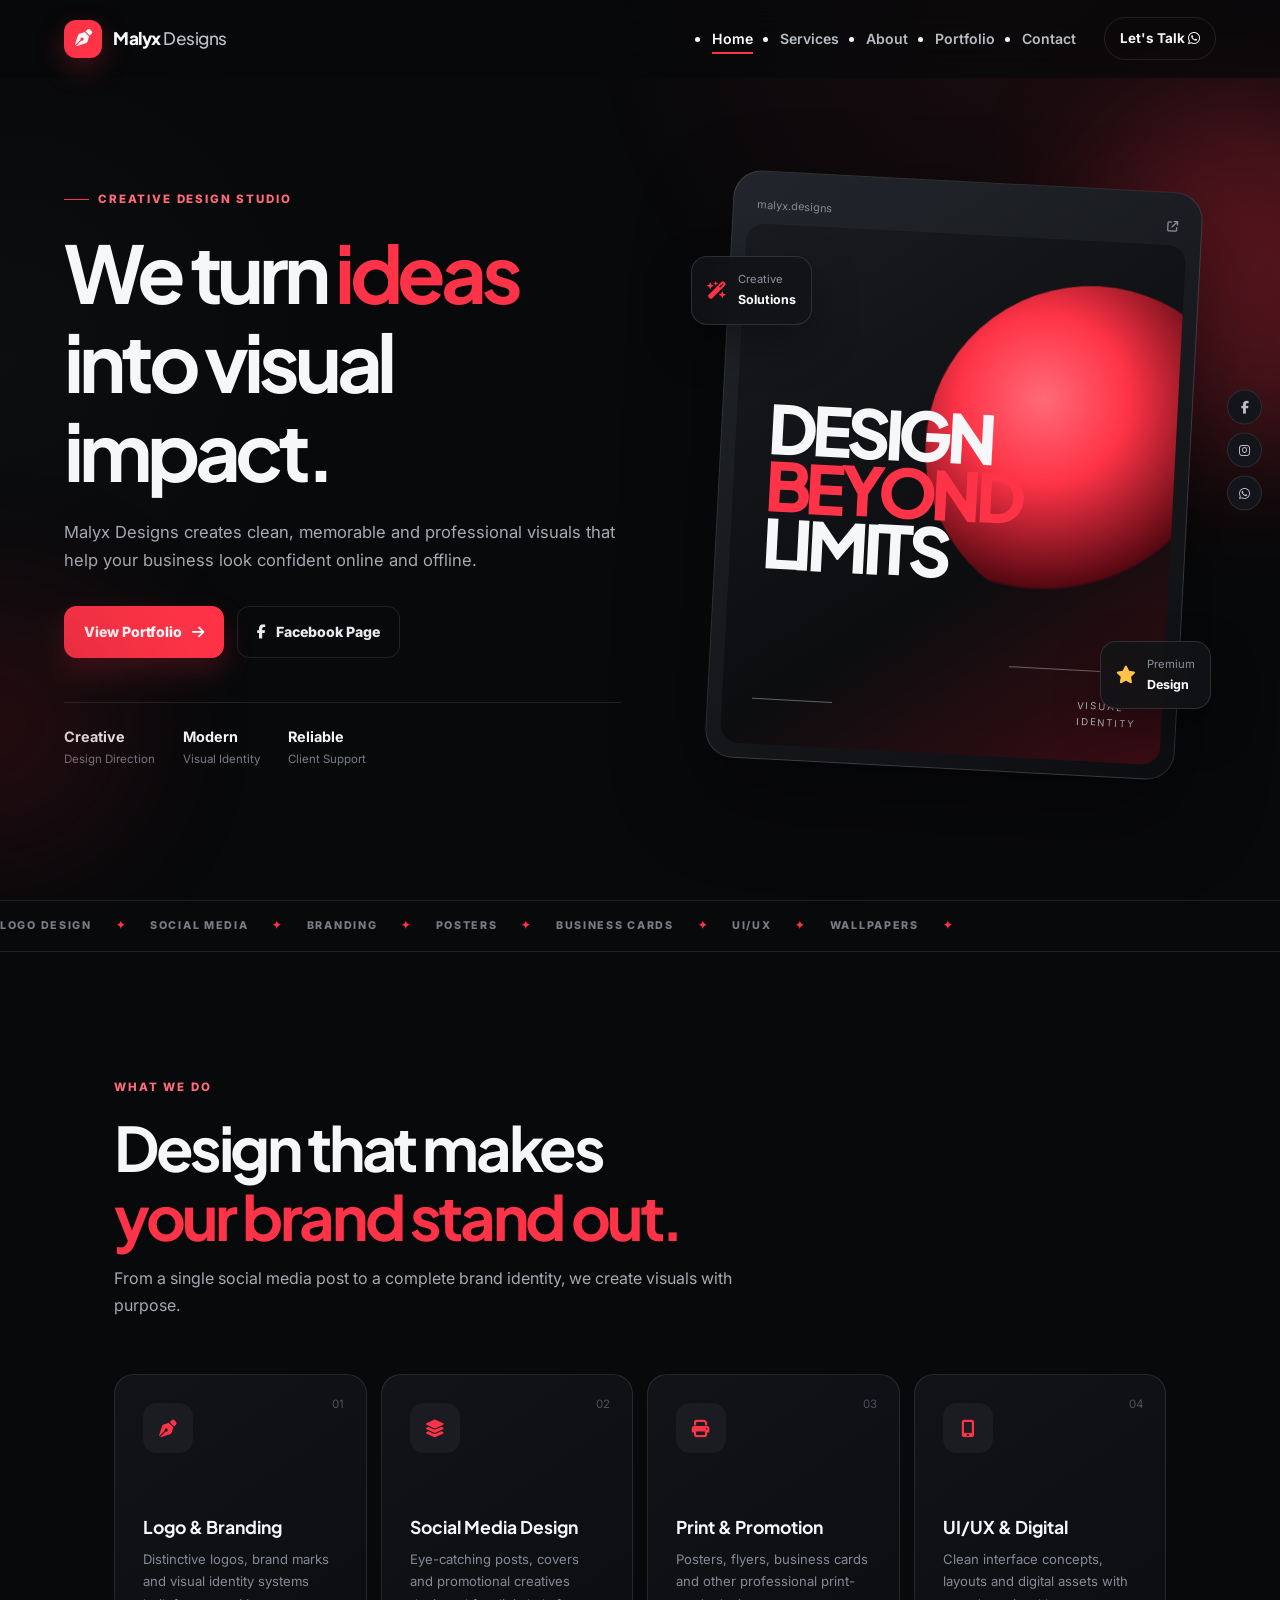
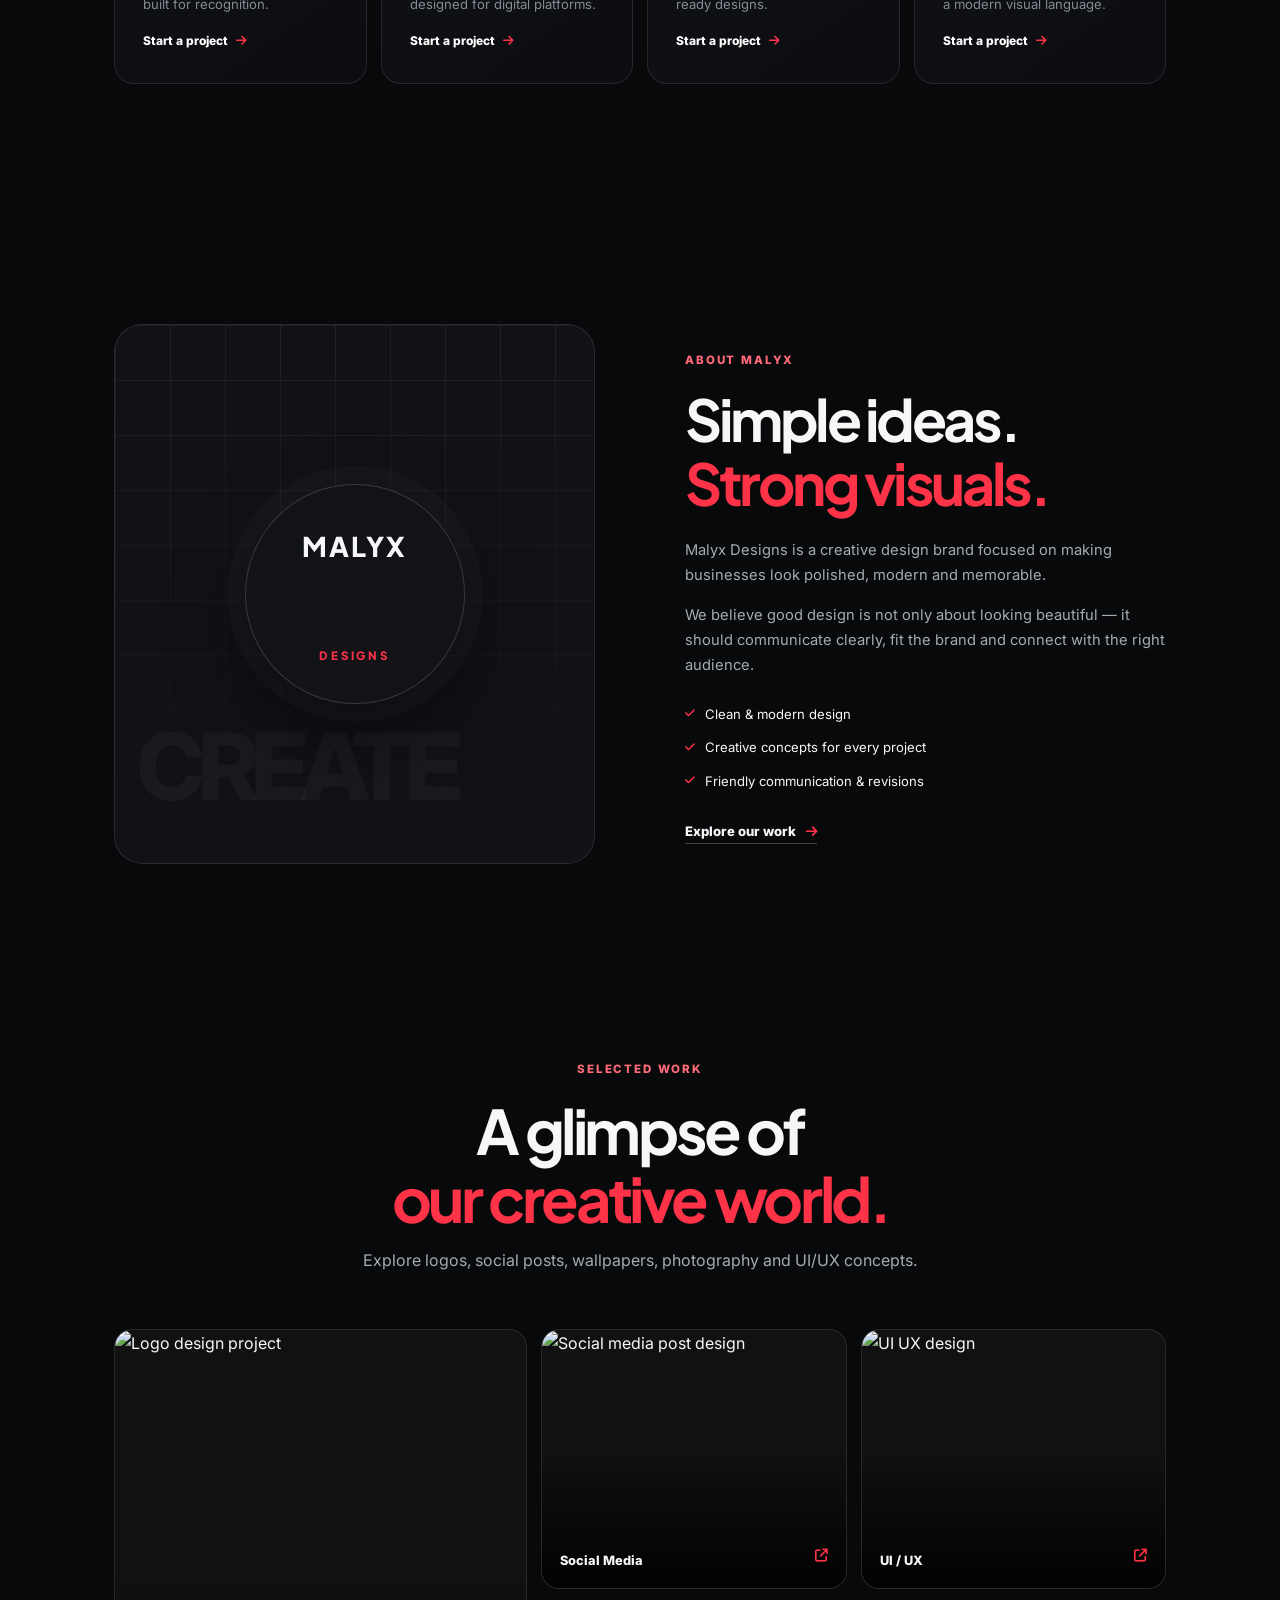
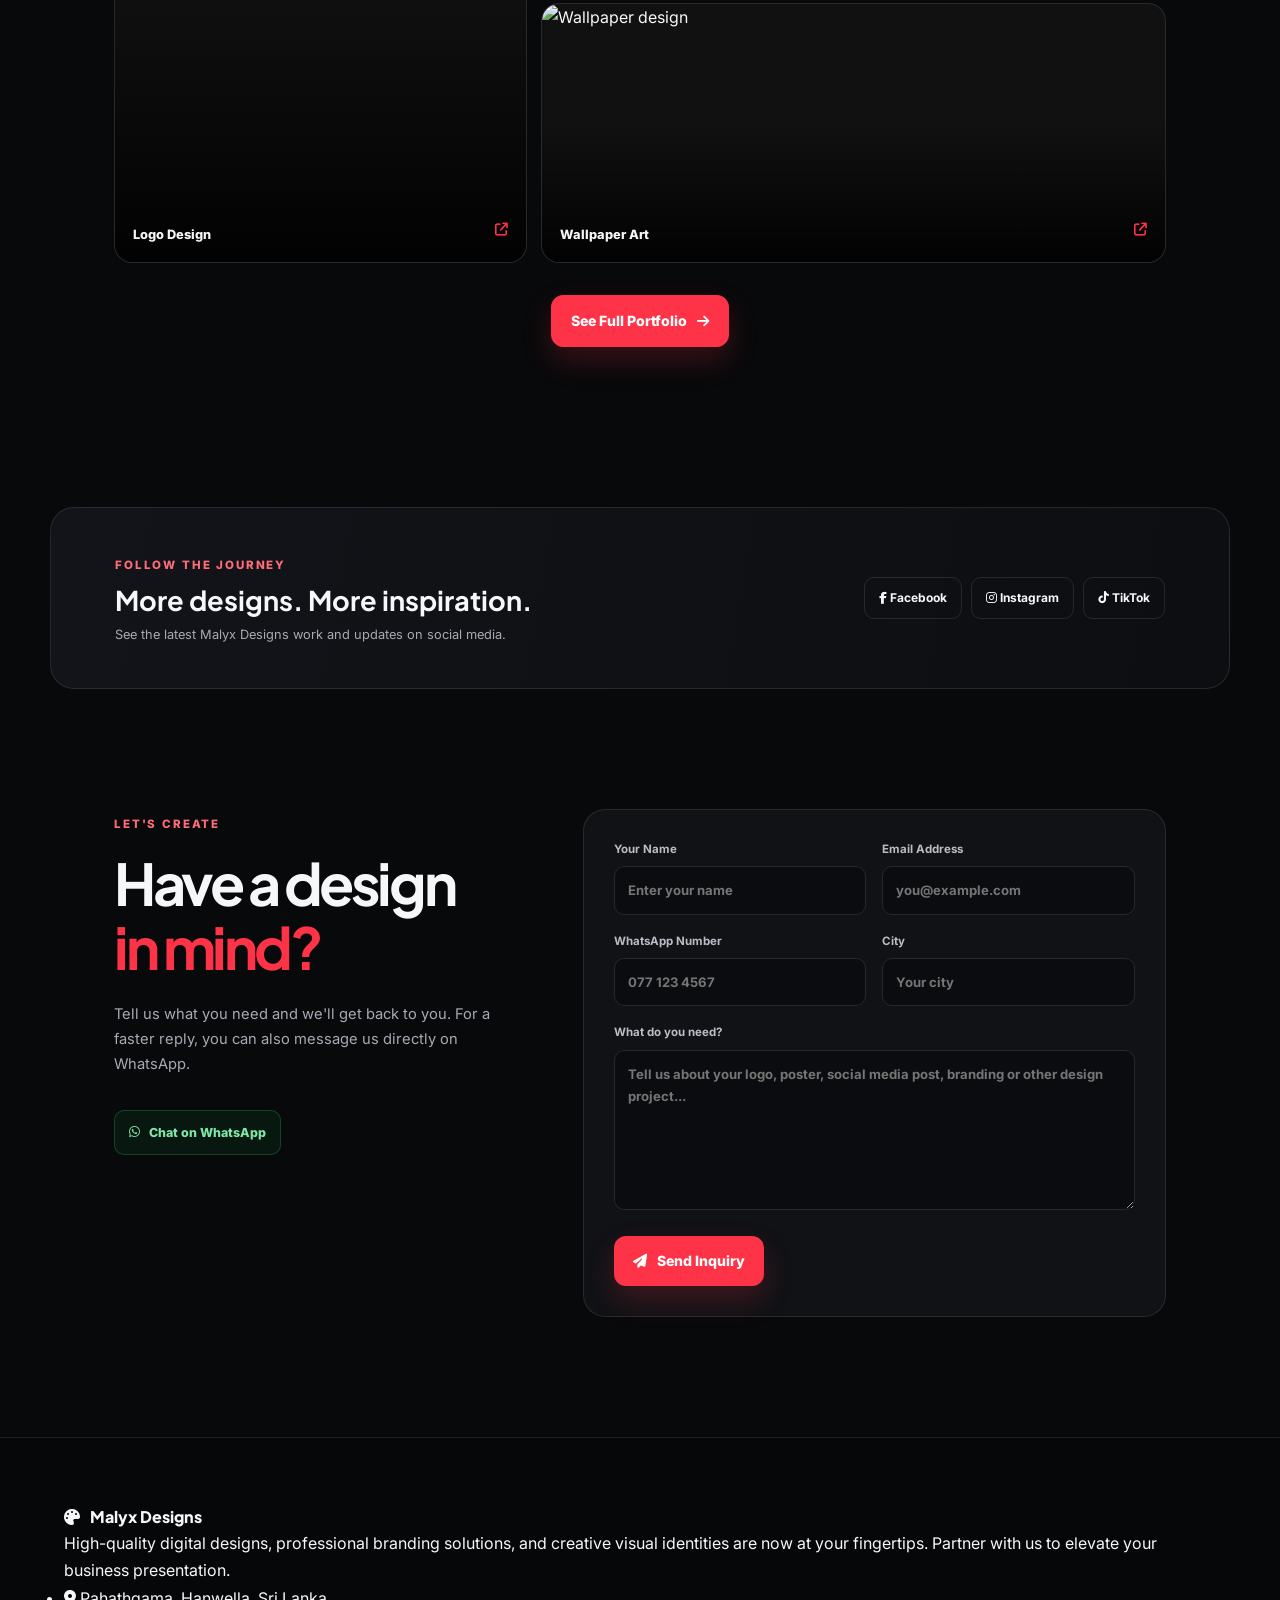
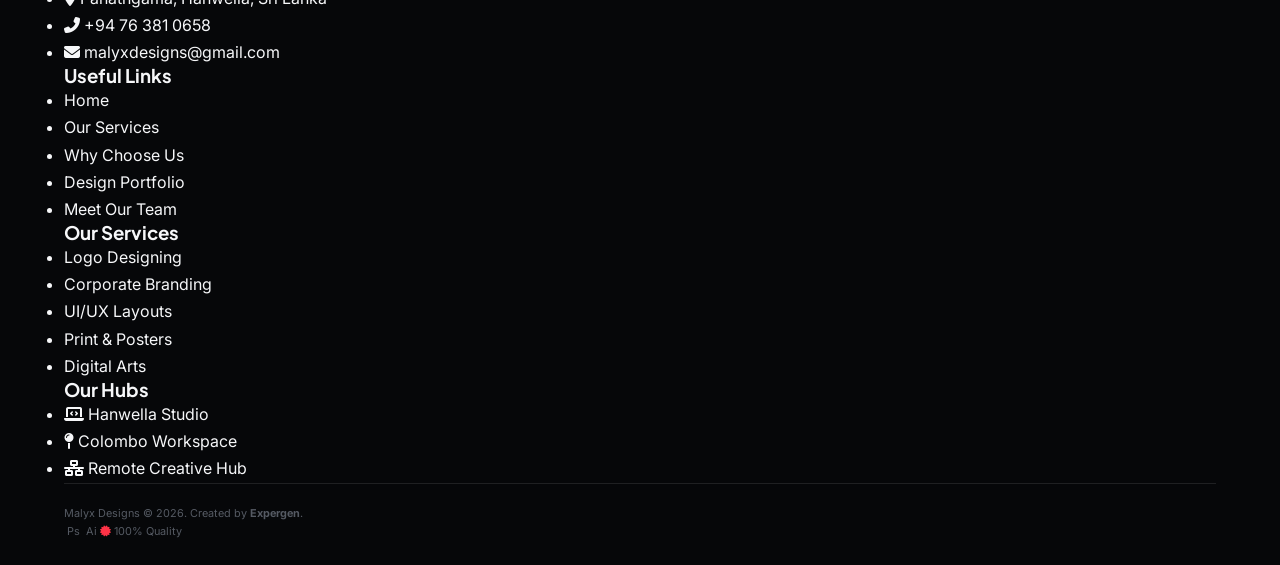
==== commit fa134c2f: "Add files via upload" ====
--- a/index.html
+++ b/index.html
@@ -126,9 +126,63 @@
   </main>
 
   <footer class="main-footer">
-    <div class="footer-main"><div><a class="footer-logo" href="#home"><span class="logo-mark"><i class="fa-solid fa-pen-nib"></i></span> Malyx Designs</a><p>Creative graphic design and branding solutions that turn ideas into visual impact.</p></div><div><h3>Explore</h3><a href="#services">Services</a><a href="#about">About</a><a href="portfolio.html">Portfolio</a><a href="#contact">Contact</a></div><div><h3>Connect</h3><a href="https://www.facebook.com/profile.php?id=61589764742949" target="_blank" rel="noopener">Facebook</a><a href="https://www.instagram.com/malyx.designs/" target="_blank" rel="noopener">Instagram</a><a href="https://www.tiktok.com/@malyxdesigns" target="_blank" rel="noopener">TikTok</a><a href="https://wa.me/94763810658" target="_blank" rel="noopener">WhatsApp</a></div></div>
-    <div class="footer-bottom"><span>© 2026 Malyx Designs. All rights reserved.</span><span>Designed with <i class="fa-solid fa-heart"></i> by Malyx Designs</span></div>
-  </footer>
+        <div class="footer-container">
+            <div class="footer-col brand-col">
+                <div class="footer-logo">
+                    <i class="fas fa-palette"></i>
+                    <span>Malyx Designs</span>
+                </div>
+                <p class="brand-desc">High-quality digital designs, professional branding solutions, and creative visual identities are now at your fingertips. Partner with us to elevate your business presentation.</p>
+                <ul class="contact-info-list">
+                    <li><i class="fas fa-map-marker-alt"></i> Pahathgama, Hanwella, Sri Lanka</li>
+                    <li><i class="fas fa-phone-alt"></i> +94 76 381 0658</li>
+                    <li><i class="fas fa-envelope"></i> malyxdesigns@gmail.com</li>
+                </ul>
+            </div>
+
+            <div class="footer-col">
+                <h3>Useful Links</h3>
+                <ul class="footer-links">
+                    <li><a href="#home">Home</a></li>
+                    <li><a href="#services">Our Services</a></li>
+                    <li><a href="#about">Why Choose Us</a></li>
+                    <li><a href="#portfolio">Design Portfolio</a></li>
+                    <li><a href="#team">Meet Our Team</a></li>
+                </ul>
+            </div>
+
+            <div class="footer-col">
+                <h3>Our Services</h3>
+                <ul class="footer-links">
+                    <li><a href="#services">Logo Designing</a></li>
+                    <li><a href="#services">Corporate Branding</a></li>
+                    <li><a href="#services">UI/UX Layouts</a></li>
+                    <li><a href="#services">Print & Posters</a></li>
+                    <li><a href="#services">Digital Arts</a></li>
+                </ul>
+            </div>
+
+            <div class="footer-col">
+                <h3>Our Hubs</h3>
+                <ul class="footer-links hubs-list">
+                    <li><i class="fas fa-laptop-code"></i> Hanwella Studio</li>
+                    <li><i class="fas fa-map-pin"></i> Colombo Workspace</li>
+                    <li><i class="fas fa-network-wired"></i> Remote Creative Hub</li>
+                </ul>
+            </div>
+        </div>
+
+        <div class="footer-bottom">
+            <div class="bottom-container">
+                <p class="copy-text">Malyx Designs &copy; 2026. Created by <strong>Expergen</strong>.</p>
+                <div class="design-badges">
+                    <span title="Adobe Photoshop"><i class="fab fa-adobe"></i> Ps</span>
+                    <span title="Adobe Illustrator"><i class="fab fa-adobe"></i> Ai</span>
+                    <span title="Premium Quality"><i class="fas fa-certificate"></i> 100% Quality</span>
+                </div>
+            </div>
+        </div>
+    </footer>
 
   <button id="backToTop" class="back-to-top" aria-label="Back to top"><i class="fa-solid fa-arrow-up"></i></button>
   <div class="floating-socials"><a class="fb" href="https://www.facebook.com/profile.php?id=61589764742949" target="_blank" rel="noopener" aria-label="Facebook"><i class="fa-brands fa-facebook-f"></i></a><a class="ig" href="https://www.instagram.com/malyx.designs/" target="_blank" rel="noopener" aria-label="Instagram"><i class="fa-brands fa-instagram"></i></a><a class="wa" href="https://wa.me/94763810658" target="_blank" rel="noopener" aria-label="WhatsApp"><i class="fa-brands fa-whatsapp"></i></a></div>
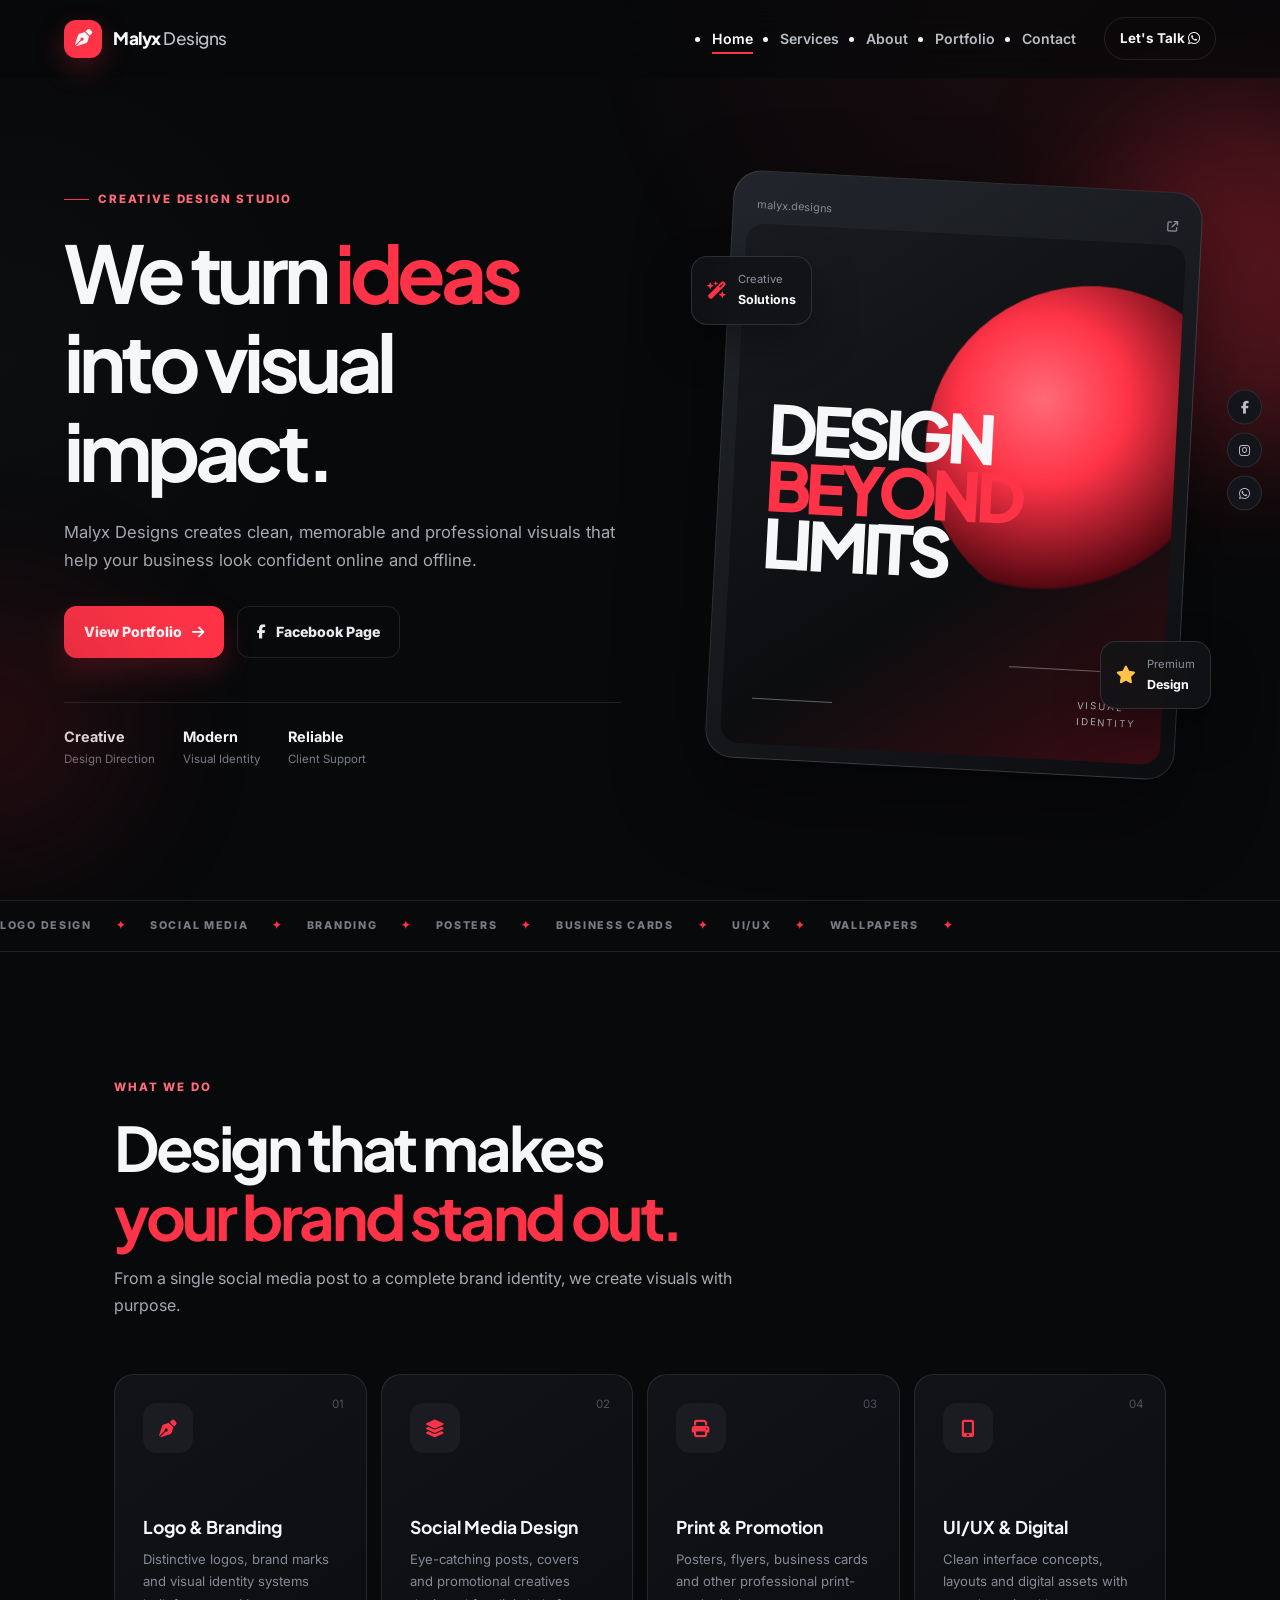
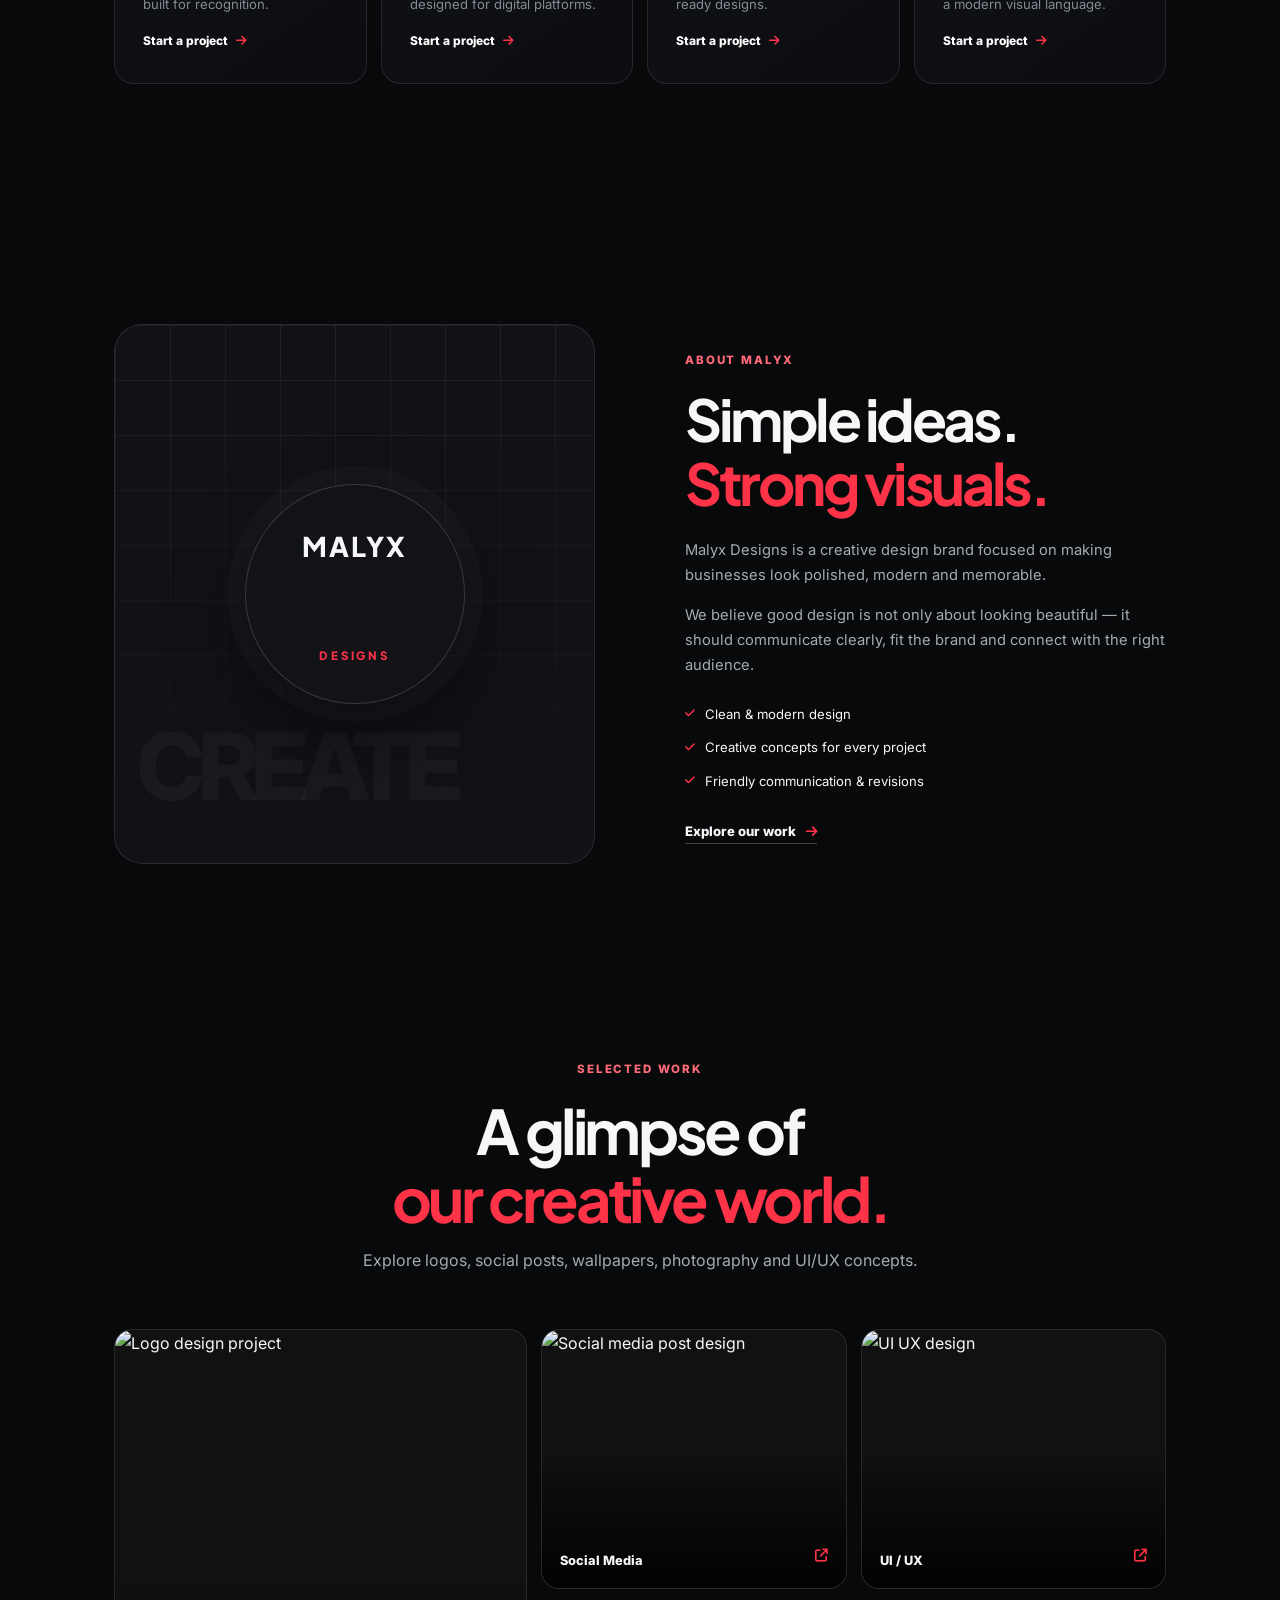
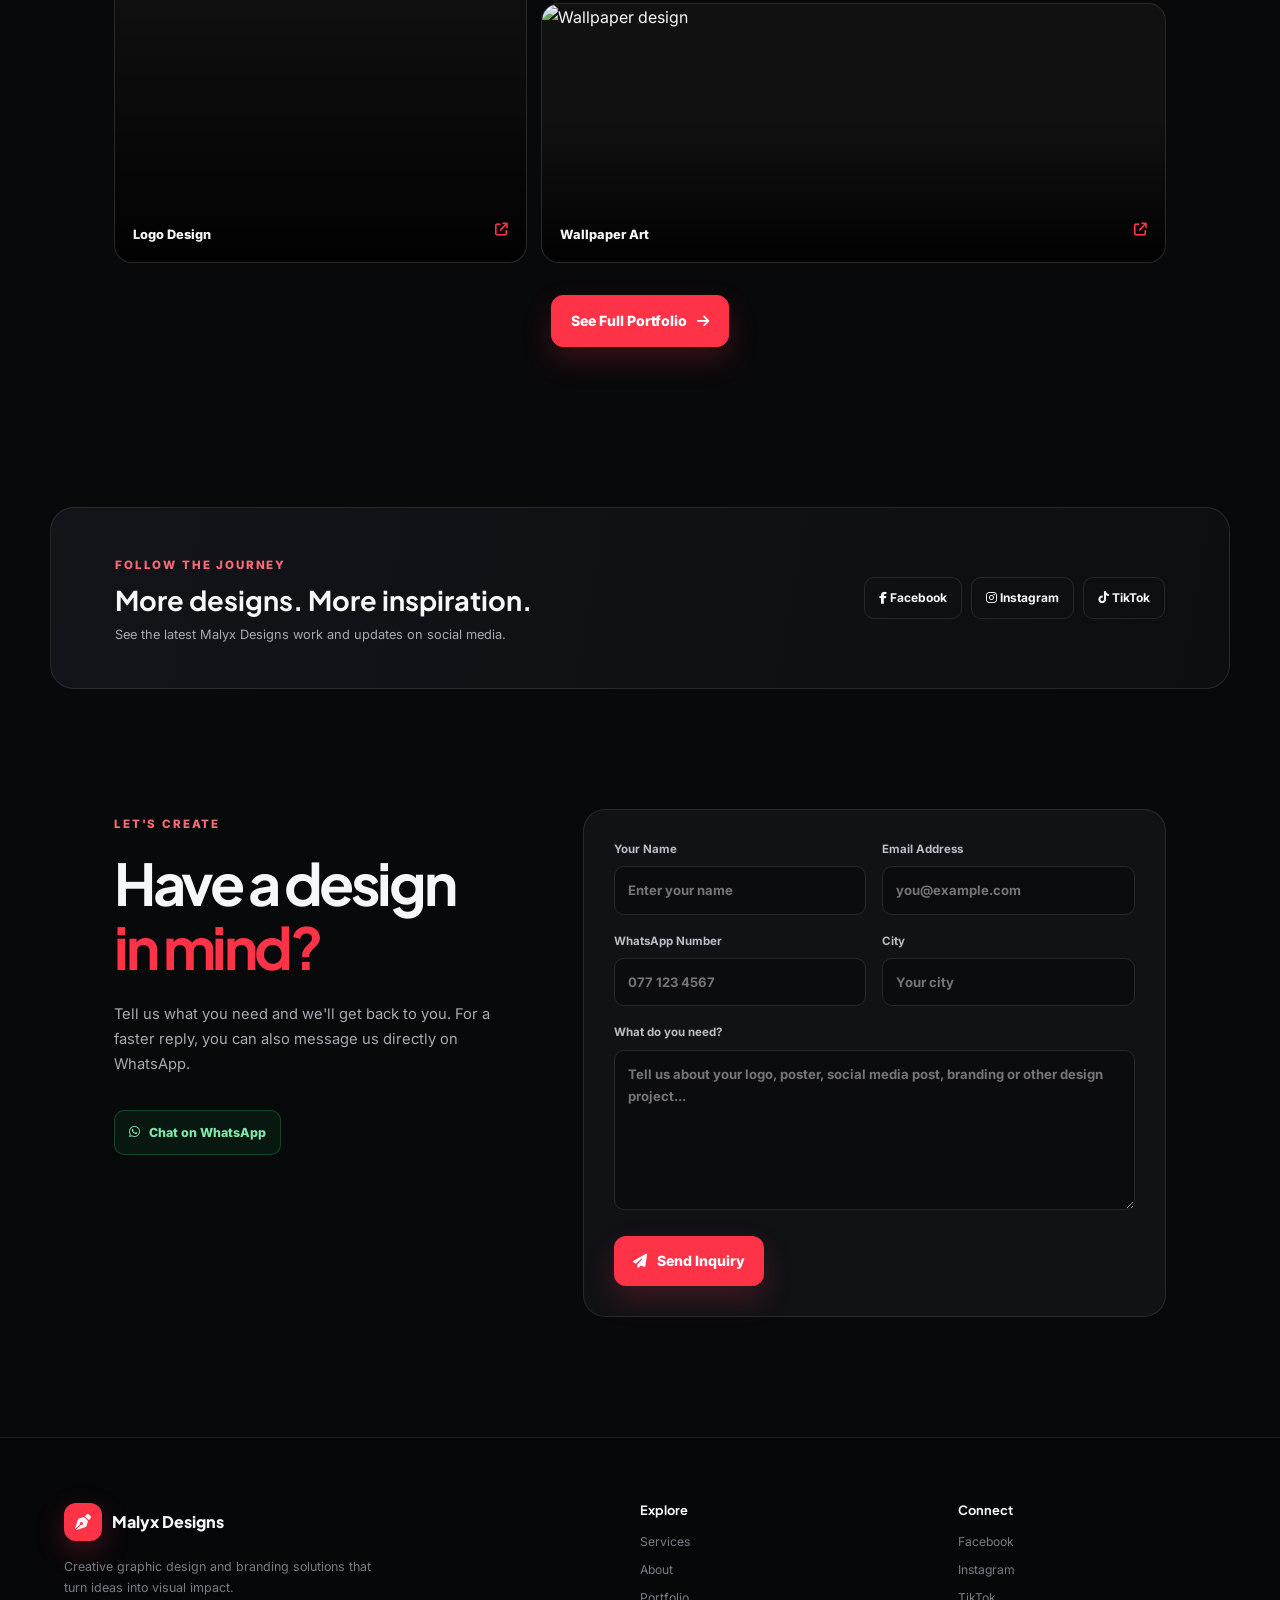
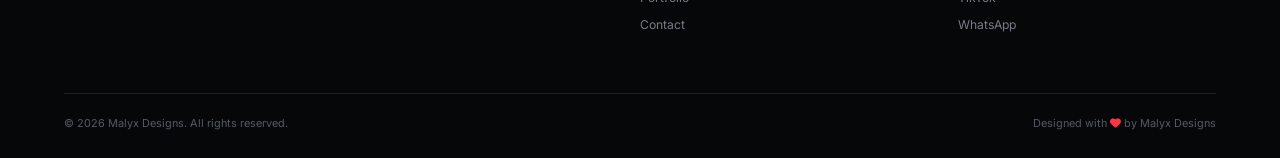
==== commit 8a3b0f05: "Add files via upload" ====
--- a/index.html
+++ b/index.html
@@ -126,63 +126,9 @@
   </main>
 
   <footer class="main-footer">
-        <div class="footer-container">
-            <div class="footer-col brand-col">
-                <div class="footer-logo">
-                    <i class="fas fa-palette"></i>
-                    <span>Malyx Designs</span>
-                </div>
-                <p class="brand-desc">High-quality digital designs, professional branding solutions, and creative visual identities are now at your fingertips. Partner with us to elevate your business presentation.</p>
-                <ul class="contact-info-list">
-                    <li><i class="fas fa-map-marker-alt"></i> Pahathgama, Hanwella, Sri Lanka</li>
-                    <li><i class="fas fa-phone-alt"></i> +94 76 381 0658</li>
-                    <li><i class="fas fa-envelope"></i> malyxdesigns@gmail.com</li>
-                </ul>
-            </div>
-
-            <div class="footer-col">
-                <h3>Useful Links</h3>
-                <ul class="footer-links">
-                    <li><a href="#home">Home</a></li>
-                    <li><a href="#services">Our Services</a></li>
-                    <li><a href="#about">Why Choose Us</a></li>
-                    <li><a href="#portfolio">Design Portfolio</a></li>
-                    <li><a href="#team">Meet Our Team</a></li>
-                </ul>
-            </div>
-
-            <div class="footer-col">
-                <h3>Our Services</h3>
-                <ul class="footer-links">
-                    <li><a href="#services">Logo Designing</a></li>
-                    <li><a href="#services">Corporate Branding</a></li>
-                    <li><a href="#services">UI/UX Layouts</a></li>
-                    <li><a href="#services">Print & Posters</a></li>
-                    <li><a href="#services">Digital Arts</a></li>
-                </ul>
-            </div>
-
-            <div class="footer-col">
-                <h3>Our Hubs</h3>
-                <ul class="footer-links hubs-list">
-                    <li><i class="fas fa-laptop-code"></i> Hanwella Studio</li>
-                    <li><i class="fas fa-map-pin"></i> Colombo Workspace</li>
-                    <li><i class="fas fa-network-wired"></i> Remote Creative Hub</li>
-                </ul>
-            </div>
-        </div>
-
-        <div class="footer-bottom">
-            <div class="bottom-container">
-                <p class="copy-text">Malyx Designs &copy; 2026. Created by <strong>Expergen</strong>.</p>
-                <div class="design-badges">
-                    <span title="Adobe Photoshop"><i class="fab fa-adobe"></i> Ps</span>
-                    <span title="Adobe Illustrator"><i class="fab fa-adobe"></i> Ai</span>
-                    <span title="Premium Quality"><i class="fas fa-certificate"></i> 100% Quality</span>
-                </div>
-            </div>
-        </div>
-    </footer>
+    <div class="footer-main"><div><a class="footer-logo" href="#home"><span class="logo-mark"><i class="fa-solid fa-pen-nib"></i></span> Malyx Designs</a><p>Creative graphic design and branding solutions that turn ideas into visual impact.</p></div><div><h3>Explore</h3><a href="#services">Services</a><a href="#about">About</a><a href="portfolio.html">Portfolio</a><a href="#contact">Contact</a></div><div><h3>Connect</h3><a href="https://www.facebook.com/profile.php?id=61589764742949" target="_blank" rel="noopener">Facebook</a><a href="https://www.instagram.com/malyx.designs/" target="_blank" rel="noopener">Instagram</a><a href="https://www.tiktok.com/@malyxdesigns" target="_blank" rel="noopener">TikTok</a><a href="https://wa.me/94763810658" target="_blank" rel="noopener">WhatsApp</a></div></div>
+    <div class="footer-bottom"><span>© 2026 Malyx Designs. All rights reserved.</span><span>Designed with <i class="fa-solid fa-heart"></i> by Malyx Designs</span></div>
+  </footer>
 
   <button id="backToTop" class="back-to-top" aria-label="Back to top"><i class="fa-solid fa-arrow-up"></i></button>
   <div class="floating-socials"><a class="fb" href="https://www.facebook.com/profile.php?id=61589764742949" target="_blank" rel="noopener" aria-label="Facebook"><i class="fa-brands fa-facebook-f"></i></a><a class="ig" href="https://www.instagram.com/malyx.designs/" target="_blank" rel="noopener" aria-label="Instagram"><i class="fa-brands fa-instagram"></i></a><a class="wa" href="https://wa.me/94763810658" target="_blank" rel="noopener" aria-label="WhatsApp"><i class="fa-brands fa-whatsapp"></i></a></div>
